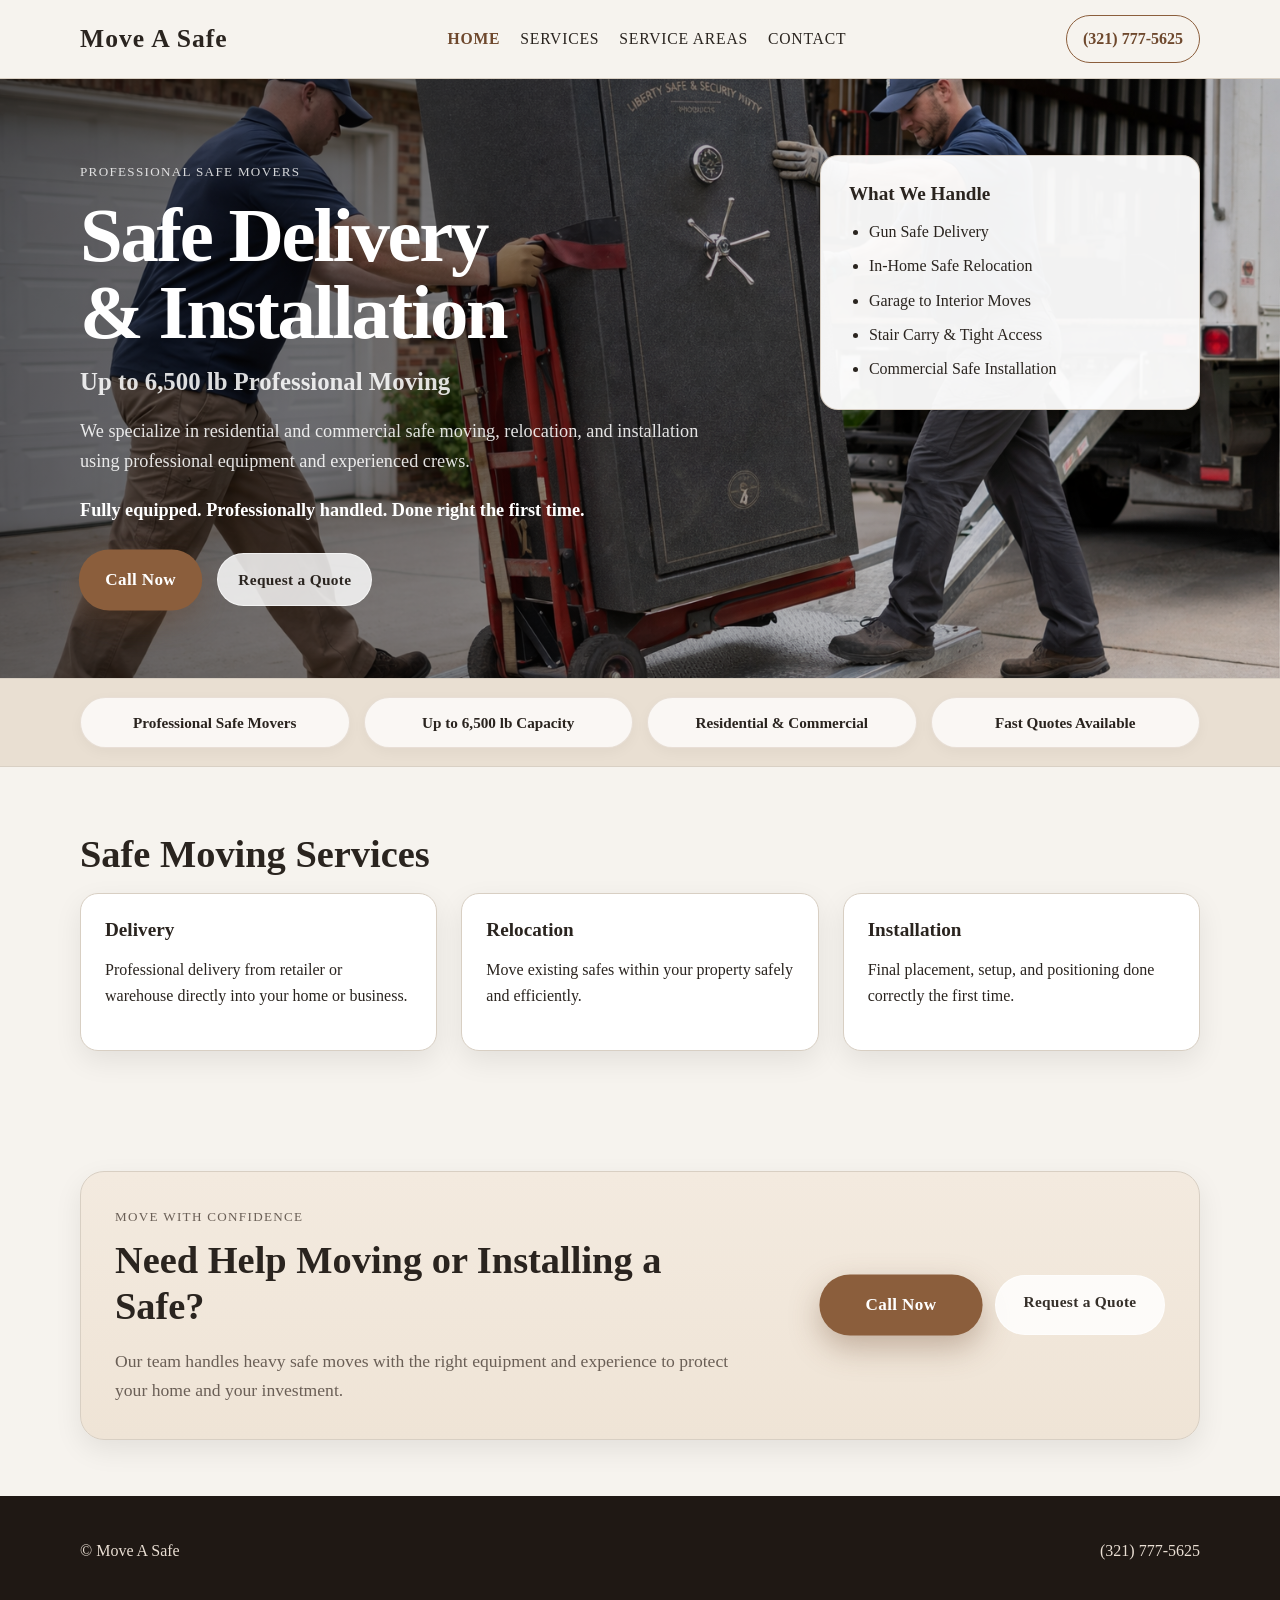
==== index.html @ c9e73021 "Update index.html" ====
<!DOCTYPE html>
<html lang="en">
<head>
  <meta charset="UTF-8" />
  <meta name="viewport" content="width=device-width, initial-scale=1.0" />

  <title>Safe Moving & Delivery | Move A Safe</title>
  <meta name="description" content="Professional safe delivery, relocation, and installation. Residential and commercial safe moving up to 6,500 lbs. Call now for fast service." />

  <!-- Google tag (gtag.js) -->
  <script async src="https://www.googletagmanager.com/gtag/js?id=G-68W2QB0THF"></script>
  <script>
    window.dataLayer = window.dataLayer || [];
    function gtag(){dataLayer.push(arguments);}
    gtag('js', new Date());
    gtag('config', 'G-68W2QB0THF');
  </script>

  <!-- SEO Canonical Control -->
  <script src="js/seo-canonical.js"></script>

  <!-- Styles -->
  <link rel="stylesheet" href="css/style.css" />
</head>
<body>

<header class="site-header">
  <div class="container topbar">
    <div class="logo">Move A Safe</div>

    <nav class="main-nav">
      <a href="#" class="active">Home</a>
      <a href="#">Services</a>
      <a href="#">Service Areas</a>
      <a href="#">Contact</a>
    </nav>

    <a href="tel:3217775625" class="header-phone">(321) 777-5625</a>
  </div>
</header>

<!-- HERO -->
<section class="hero">
  <div class="container hero-grid">

    <div class="hero-copy">
      <p class="eyebrow">Professional Safe Movers</p>

      <h1>
        Safe Delivery &amp; Installation
        <span>Up to 6,500 lb Professional Moving</span>
      </h1>

      <p class="subhead">
        We specialize in residential and commercial safe moving, relocation, and installation using professional equipment and experienced crews.
      </p>

      <p class="subhead strong">
        Fully equipped. Professionally handled. Done right the first time.
      </p>

      <div class="cta-row">
        <a class="btn btn-primary" href="tel:3217775625">Call Now</a>
        <a class="btn btn-secondary" href="#">Request a Quote</a>
      </div>
    </div>

    <div class="hero-card">
      <h3>What We Handle</h3>
      <ul>
        <li>Gun Safe Delivery</li>
        <li>In-Home Safe Relocation</li>
        <li>Garage to Interior Moves</li>
        <li>Stair Carry & Tight Access</li>
        <li>Commercial Safe Installation</li>
      </ul>
    </div>

  </div>
</section>

<!-- TRUST BAR -->
<section class="trust-bar">
  <div class="container trust-bar-grid">
    <div class="trust-pill">Professional Safe Movers</div>
    <div class="trust-pill">Up to 6,500 lb Capacity</div>
    <div class="trust-pill">Residential & Commercial</div>
    <div class="trust-pill">Fast Quotes Available</div>
  </div>
</section>

<!-- SERVICES -->
<section class="section">
  <div class="container">
    <h2>Safe Moving Services</h2>

    <div class="three-col">
      <div class="card">
        <h3>Delivery</h3>
        <p>Professional delivery from retailer or warehouse directly into your home or business.</p>
      </div>

      <div class="card">
        <h3>Relocation</h3>
        <p>Move existing safes within your property safely and efficiently.</p>
      </div>

      <div class="card">
        <h3>Installation</h3>
        <p>Final placement, setup, and positioning done correctly the first time.</p>
      </div>
    </div>
  </div>
</section>

<!-- FINAL CTA -->
<section class="section final-cta-section">
  <div class="container">
    <div class="final-cta">

      <div class="final-cta-copy">
        <p class="eyebrow">Move With Confidence</p>
        <h2>Need Help Moving or Installing a Safe?</h2>
        <p class="subhead">
          Our team handles heavy safe moves with the right equipment and experience to protect your home and your investment.
        </p>
      </div>

      <div class="final-cta-actions">
        <a class="btn btn-primary" href="tel:3217775625">Call Now</a>
        <a class="btn btn-secondary" href="#">Request a Quote</a>
      </div>

    </div>
  </div>
</section>

<footer class="site-footer">
  <div class="container footer-inner">
    <p>© Move A Safe</p>
    <p>(321) 777-5625</p>
  </div>
</footer>

</body>
</html>
---- css/style.css ----
:root{
  --bg:#f6f3ee;
  --surface:#ffffff;
  --surface-alt:#efe6da;
  --text:#2a241f;
  --muted:#6a5f56;
  --line:#d8cfc3;
  --accent:#8b5e3c;
  --accent-dark:#6e482d;
  --max:1120px;
  --radius:18px;
  --shadow:0 10px 28px rgba(0,0,0,.08);
}

*{
  box-sizing:border-box;
}

html{
  scroll-behavior:smooth;
}

body{
  margin:0;
  font-family:Georgia, "Times New Roman", serif;
  color:var(--text);
  background:var(--bg);
  line-height:1.65;
}

a{
  color:var(--accent-dark);
  text-decoration:none;
}

a:hover{
  text-decoration:underline;
}

img{
  max-width:100%;
  display:block;
}

.container{
  width:min(100% - 32px, var(--max));
  margin:0 auto;
}

.narrow{
  max-width:820px;
}

/* ===== HEADER ===== */

.site-header{
  position:sticky;
  top:0;
  z-index:50;
  background:rgba(246,243,238,.96);
  backdrop-filter:blur(8px);
  border-bottom:1px solid var(--line);
}

.topbar{
  min-height:78px;
  display:grid;
  grid-template-columns:auto 1fr auto;
  gap:24px;
  align-items:center;
}

.logo{
  font-size:1.6rem;
  font-weight:700;
  letter-spacing:.04em;
  color:var(--text);
}

.main-nav{
  display:flex;
  justify-content:center;
  gap:20px;
  flex-wrap:wrap;
}

.main-nav a{
  font-size:.98rem;
  text-transform:uppercase;
  letter-spacing:.05em;
  color:var(--text);
}

.main-nav a.active{
  color:var(--accent-dark);
  font-weight:700;
}

.header-phone{
  display:inline-block;
  padding:10px 16px;
  border:1px solid var(--accent);
  border-radius:999px;
  font-weight:700;
  transition:all .2s ease;
}

.header-phone:hover{
  background:#f3ece3;
  text-decoration:none;
}

/* ===== TYPOGRAPHY ===== */

h1,h2,h3{
  margin-top:0;
  line-height:1.2;
}

h1{
  font-size:clamp(2.4rem, 5vw, 4.4rem);
  margin-bottom:18px;
}

h2{
  font-size:clamp(1.65rem, 3vw, 2.4rem);
  margin-bottom:16px;
}

h3{
  font-size:1.2rem;
  margin-bottom:12px;
}

.eyebrow{
  margin:0 0 10px;
  text-transform:uppercase;
  letter-spacing:.1em;
  font-size:.82rem;
  color:var(--muted);
}

.subhead{
  font-size:1.1rem;
  color:var(--muted);
  margin-bottom:14px;
}

.subhead.strong{
  color:var(--text);
  font-weight:700;
}

/* ===== HERO ===== */

.hero{
  position:relative;
  overflow:hidden;
  padding:76px 0 68px;
  background:
    linear-gradient(
      90deg,
      rgba(0,0,0,.58) 0%,
      rgba(0,0,0,.48) 35%,
      rgba(0,0,0,.22) 65%,
      rgba(0,0,0,.08) 100%
    ),
    url('../images/safe-moving.jpg') center/cover no-repeat;
}

.hero-grid{
  display:grid;
  grid-template-columns:1.3fr .7fr;
  gap:34px;
  align-items:start;
}

.hero-copy{
  min-width:0;
  max-width:700px;
  color:#fff;
  padding-top:6px;
}

.hero .eyebrow{
  margin:0 0 14px;
  color:rgba(255,255,255,.82);
}

.hero h1{
  font-size:clamp(3rem, 6vw, 5rem);
  line-height:1.01;
  font-weight:700;
  letter-spacing:-.03em;
  margin:0 0 16px;
  color:#fff;
  max-width:760px;
  text-wrap:balance;
}

.hero h1 span{
  display:block;
  font-size:clamp(1.12rem, 2vw, 1.55rem);
  line-height:1.28;
  font-weight:600;
  letter-spacing:0;
  color:rgba(255,255,255,.86);
  margin-top:14px;
}

.hero .subhead{
  font-size:1.14rem;
  line-height:1.68;
  color:rgba(255,255,255,.87);
  max-width:620px;
  margin-bottom:16px;
}

.hero .subhead.strong{
  color:#fff;
  font-weight:700;
  margin-bottom:0;
}

/* ===== CARDS ===== */

.hero-card,
.card,
.contact-box,
.callout,
.final-cta{
  background:var(--surface);
  border:1px solid var(--line);
  border-radius:var(--radius);
  box-shadow:var(--shadow);
}

.hero-card{
  padding:28px 28px 26px;
  background:rgba(255,255,255,.95);
  border:1px solid rgba(216,207,195,.95);
}

.hero-card h2,
.hero-card h3{
  margin-bottom:14px;
  line-height:1.08;
}

.hero-card ul,
.checklist{
  margin:0;
  padding-left:20px;
}

.hero-card li{
  margin:0 0 8px;
}

.hero-card li:last-child{
  margin-bottom:0;
}

.card{
  padding:24px;
}

.callout{
  padding:20px 22px;
  margin-bottom:28px;
}

.contact-box{
  padding:24px;
}

.contact-box.large{
  min-height:220px;
}

/* ===== CTA ===== */

.cta-row,
.center-cta{
  margin-top:24px;
}

.cta-row{
  display:flex;
  flex-wrap:wrap;
  gap:16px;
  align-items:center;
}

.center-cta{
  text-align:center;
}

.btn{
  display:inline-block;
  padding:14px 22px;
  border-radius:999px;
  font-weight:700;
  letter-spacing:.02em;
  transition:all .2s ease;
}

.btn-primary{
  background:var(--accent);
  color:#fff;
  padding:16px 26px;
  font-size:1.05rem;
  box-shadow:0 12px 30px rgba(110,72,45,.35);
  transform:scale(1.02);
}

.btn-primary:hover{
  background:var(--accent-dark);
  text-decoration:none;
  transform:scale(1.04);
}

.btn-secondary{
  background:rgba(255,255,255,.88);
  border:1px solid rgba(255,255,255,.92);
  color:var(--text);
  padding:13px 20px;
  font-size:.96rem;
  opacity:.94;
}

.btn-secondary:hover{
  text-decoration:none;
  background:#fff;
  transform:translateY(-1px);
  opacity:1;
}

/* ===== TRUST BAR ===== */

.trust-bar{
  background:#e9dfd2;
  border-top:1px solid rgba(216,207,195,.9);
  border-bottom:1px solid rgba(216,207,195,.9);
  padding:18px 0;
}

.trust-bar-grid{
  display:grid;
  grid-template-columns:repeat(4,1fr);
  gap:14px;
}

.trust-pill{
  background:rgba(255,255,255,.75);
  border:1px solid rgba(139,94,60,.16);
  border-radius:999px;
  padding:12px 16px;
  text-align:center;
  font-weight:700;
  font-size:.95rem;
  color:var(--text);
  box-shadow:0 4px 14px rgba(0,0,0,.04);
}

/* ===== SECTIONS ===== */

.section{
  padding:64px 0;
}

.alt{
  background:#eee6db;
}

.page-hero{
  padding:52px 0 26px;
  background:linear-gradient(180deg, #efe7db 0%, #f6f3ee 100%);
  border-bottom:1px solid var(--line);
}

.two-col{
  display:grid;
  grid-template-columns:1fr 1fr;
  gap:24px;
}

.three-col{
  display:grid;
  grid-template-columns:repeat(3,1fr);
  gap:24px;
}

.second-row{
  margin-top:24px;
}

.contact-grid{
  display:grid;
  grid-template-columns:repeat(3,1fr);
  gap:24px;
}

.service-area p,
.narrow p{
  margin:0 0 16px;
}

/* ===== FINAL CTA ===== */

.final-cta-section{
  padding-top:56px;
  padding-bottom:56px;
}

.final-cta{
  display:grid;
  grid-template-columns:1.2fr .8fr;
  gap:28px;
  align-items:center;
  background:linear-gradient(180deg, #f3eadf 0%, #efe4d6 100%);
  border-radius:24px;
  padding:34px;
}

.final-cta-copy h2{
  margin-bottom:12px;
}

.final-cta-copy .eyebrow{
  margin-bottom:10px;
}

.final-cta-copy .subhead{
  margin-bottom:0;
  color:var(--muted);
}

.final-cta-actions{
  display:flex;
  flex-wrap:wrap;
  justify-content:flex-end;
  gap:14px;
}

.final-cta-actions .btn-primary{
  min-width:160px;
  text-align:center;
}

.final-cta-actions .btn-secondary{
  min-width:170px;
  text-align:center;
}

/* ===== STRIPS / FOOTER ===== */

.contact-strip{
  background:#2d241f;
  color:#f7efe7;
}

.contact-strip a{
  color:#fff;
}

.footer-inner{
  display:flex;
  justify-content:space-between;
  gap:20px;
  align-items:center;
  padding:26px 0;
}

.site-footer{
  background:#1f1814;
  color:#eadfd4;
}

.site-footer a{
  color:#fff;
}

.top-gap{
  margin-top:28px;
}

/* ===== RESPONSIVE ===== */

@media (max-width: 980px){
  .topbar,
  .hero-grid,
  .two-col,
  .three-col,
  .contact-grid{
    grid-template-columns:1fr;
  }

  .topbar{
    padding:14px 0;
  }

  .main-nav{
    justify-content:flex-start;
  }

  .header-phone{
    width:max-content;
  }

  .hero{
    padding:58px 0 50px;
    background:
      linear-gradient(
        180deg,
        rgba(0,0,0,.62) 0%,
        rgba(0,0,0,.52) 40%,
        rgba(0,0,0,.28) 100%
      ),
      url('../images/safe-moving.jpg') center/cover no-repeat;
  }

  .hero-copy{
    max-width:none;
    padding-top:0;
  }

  .hero h1{
    font-size:clamp(2.5rem, 8vw, 3.7rem);
  }

  .hero h1 span{
    font-size:1.06rem;
    margin-top:12px;
  }

  .hero .subhead{
    font-size:1.05rem;
  }

  .hero-card{
    padding:24px;
  }

  .trust-bar-grid{
    grid-template-columns:repeat(2,1fr);
  }

  .final-cta{
    grid-template-columns:1fr;
    padding:28px;
  }

  .final-cta-actions{
    justify-content:flex-start;
  }

  .cta-row{
    gap:12px;
  }

  .btn-primary{
    padding:15px 22px;
    font-size:1rem;
    transform:none;
  }

  .btn-primary:hover{
    transform:none;
  }

  .btn-secondary{
    padding:12px 18px;
    font-size:.94rem;
  }

  .footer-inner{
    flex-direction:column;
    align-items:flex-start;
  }
}

@media (max-width: 640px){
  .container{
    width:min(100% - 22px, var(--max));
  }

  .topbar{
    gap:14px;
  }

  .logo{
    font-size:1.35rem;
  }

  .main-nav{
    gap:12px;
  }

  .main-nav a{
    font-size:.88rem;
  }

  .hero{
    padding:48px 0 42px;
  }

  .hero-card{
    padding:20px;
  }

  .cta-row{
    flex-direction:column;
    align-items:stretch;
  }

  .cta-row .btn{
    width:100%;
    text-align:center;
  }

  .trust-bar{
    padding:14px 0;
  }

  .trust-bar-grid{
    grid-template-columns:1fr;
    gap:10px;
  }

  .trust-pill{
    font-size:.92rem;
    padding:11px 14px;
  }

  .final-cta{
    padding:22px;
    border-radius:20px;
  }

  .final-cta-actions{
    flex-direction:column;
    align-items:stretch;
  }

  .final-cta-actions .btn{
    width:100%;
  }

  .section{
    padding:52px 0;
  }

  .card,
  .contact-box,
  .callout{
    padding:20px;
  }
}
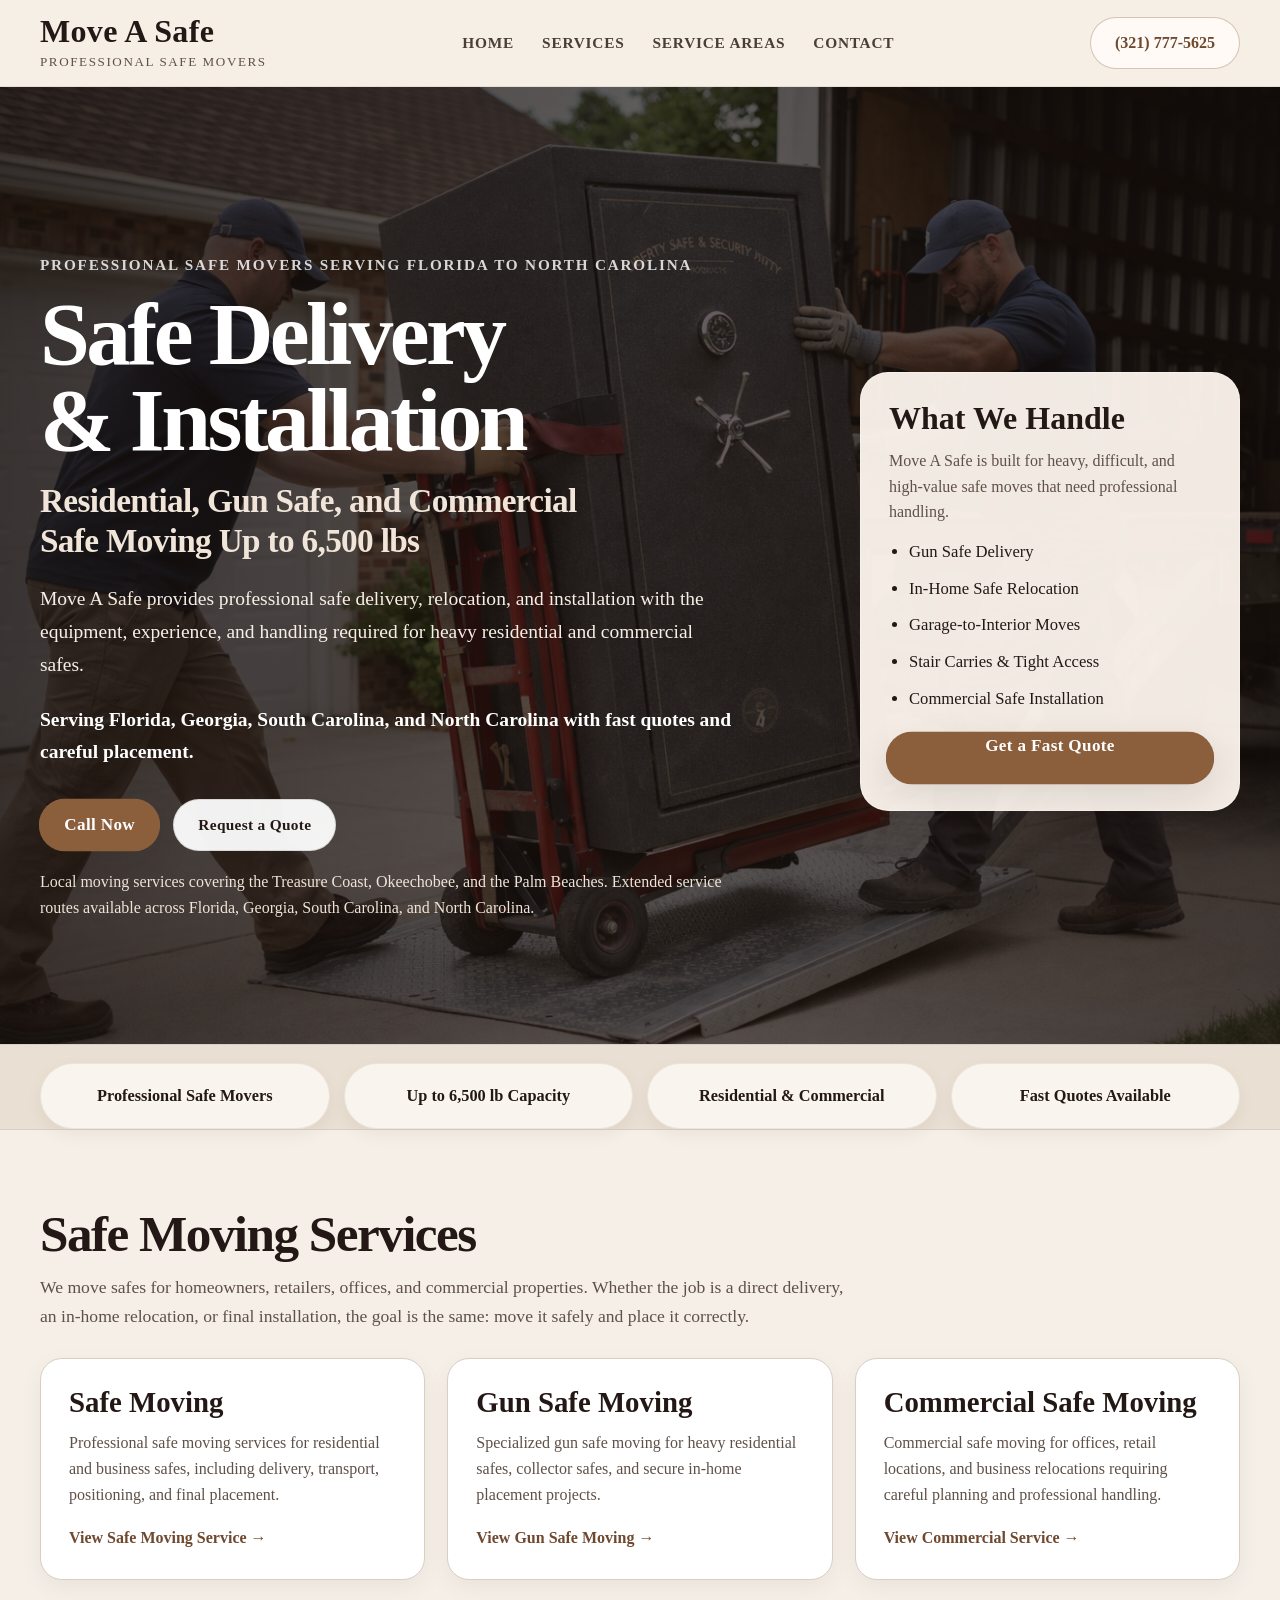
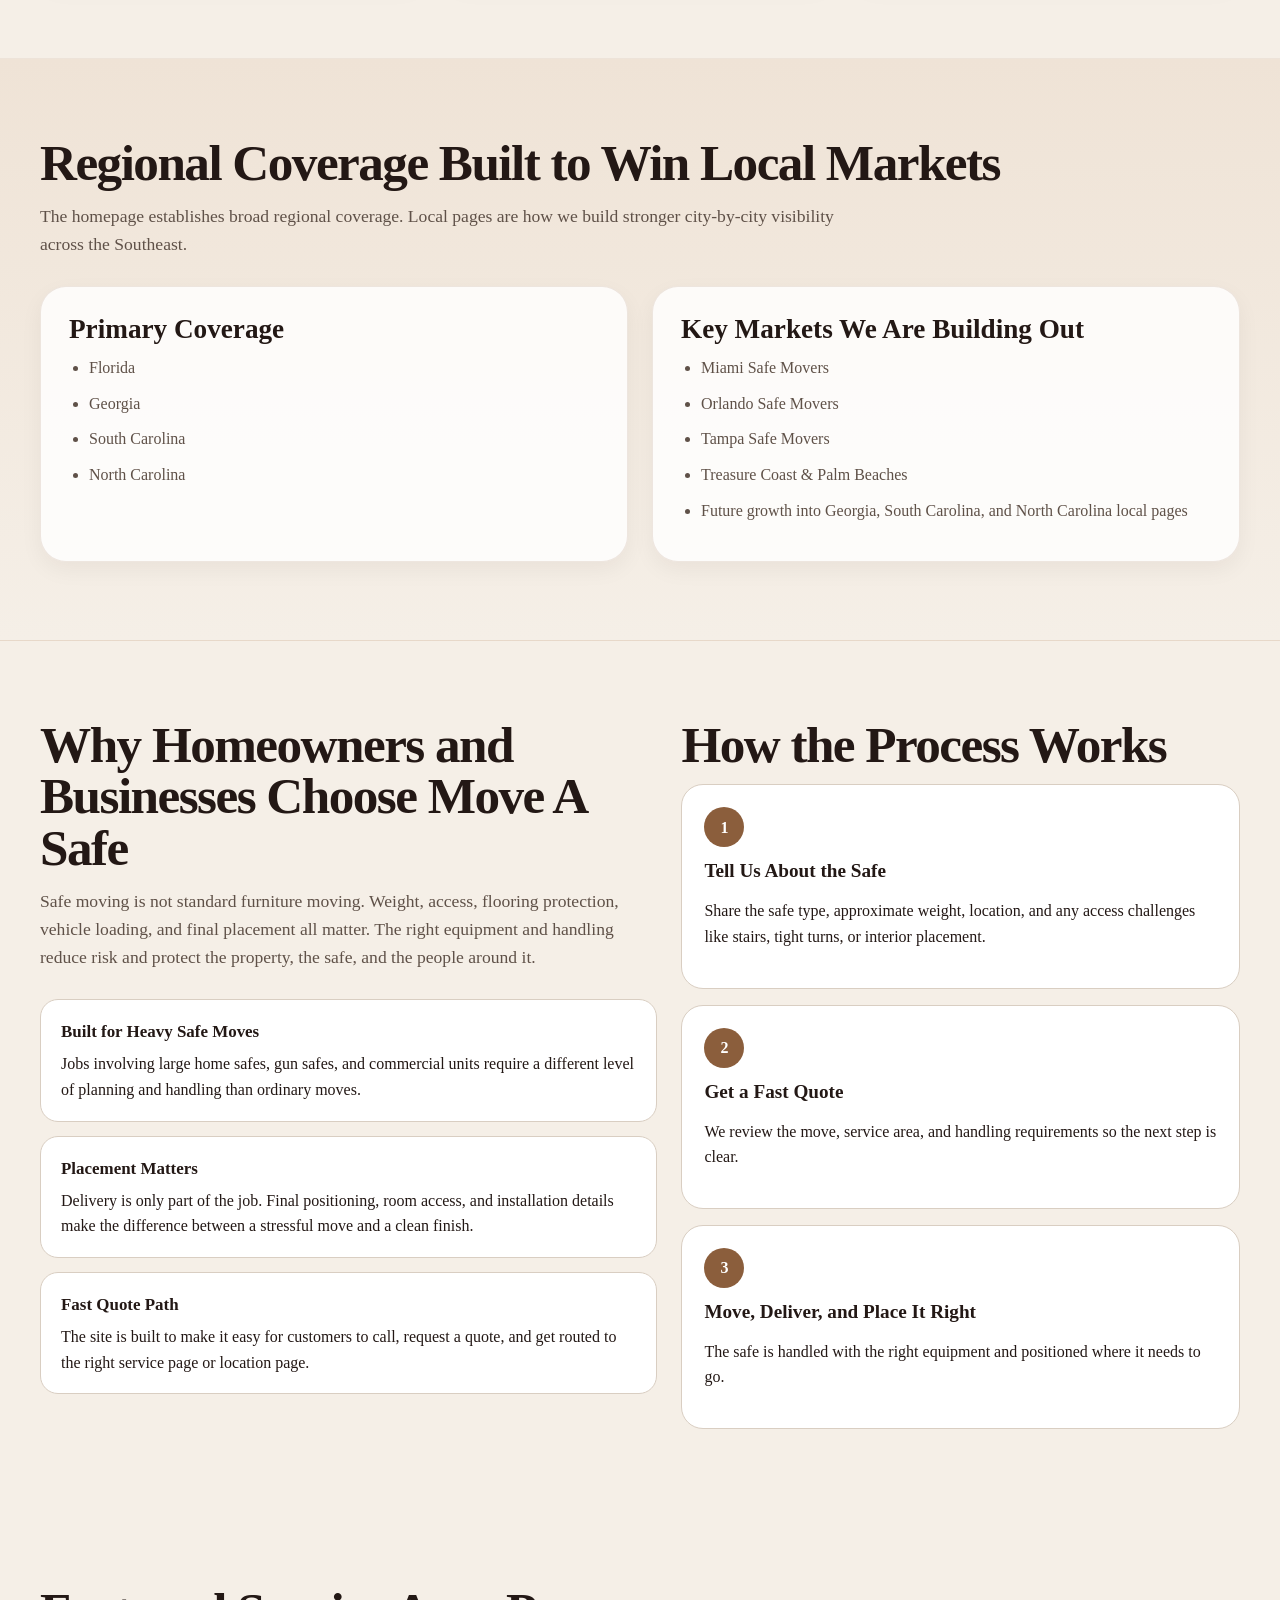
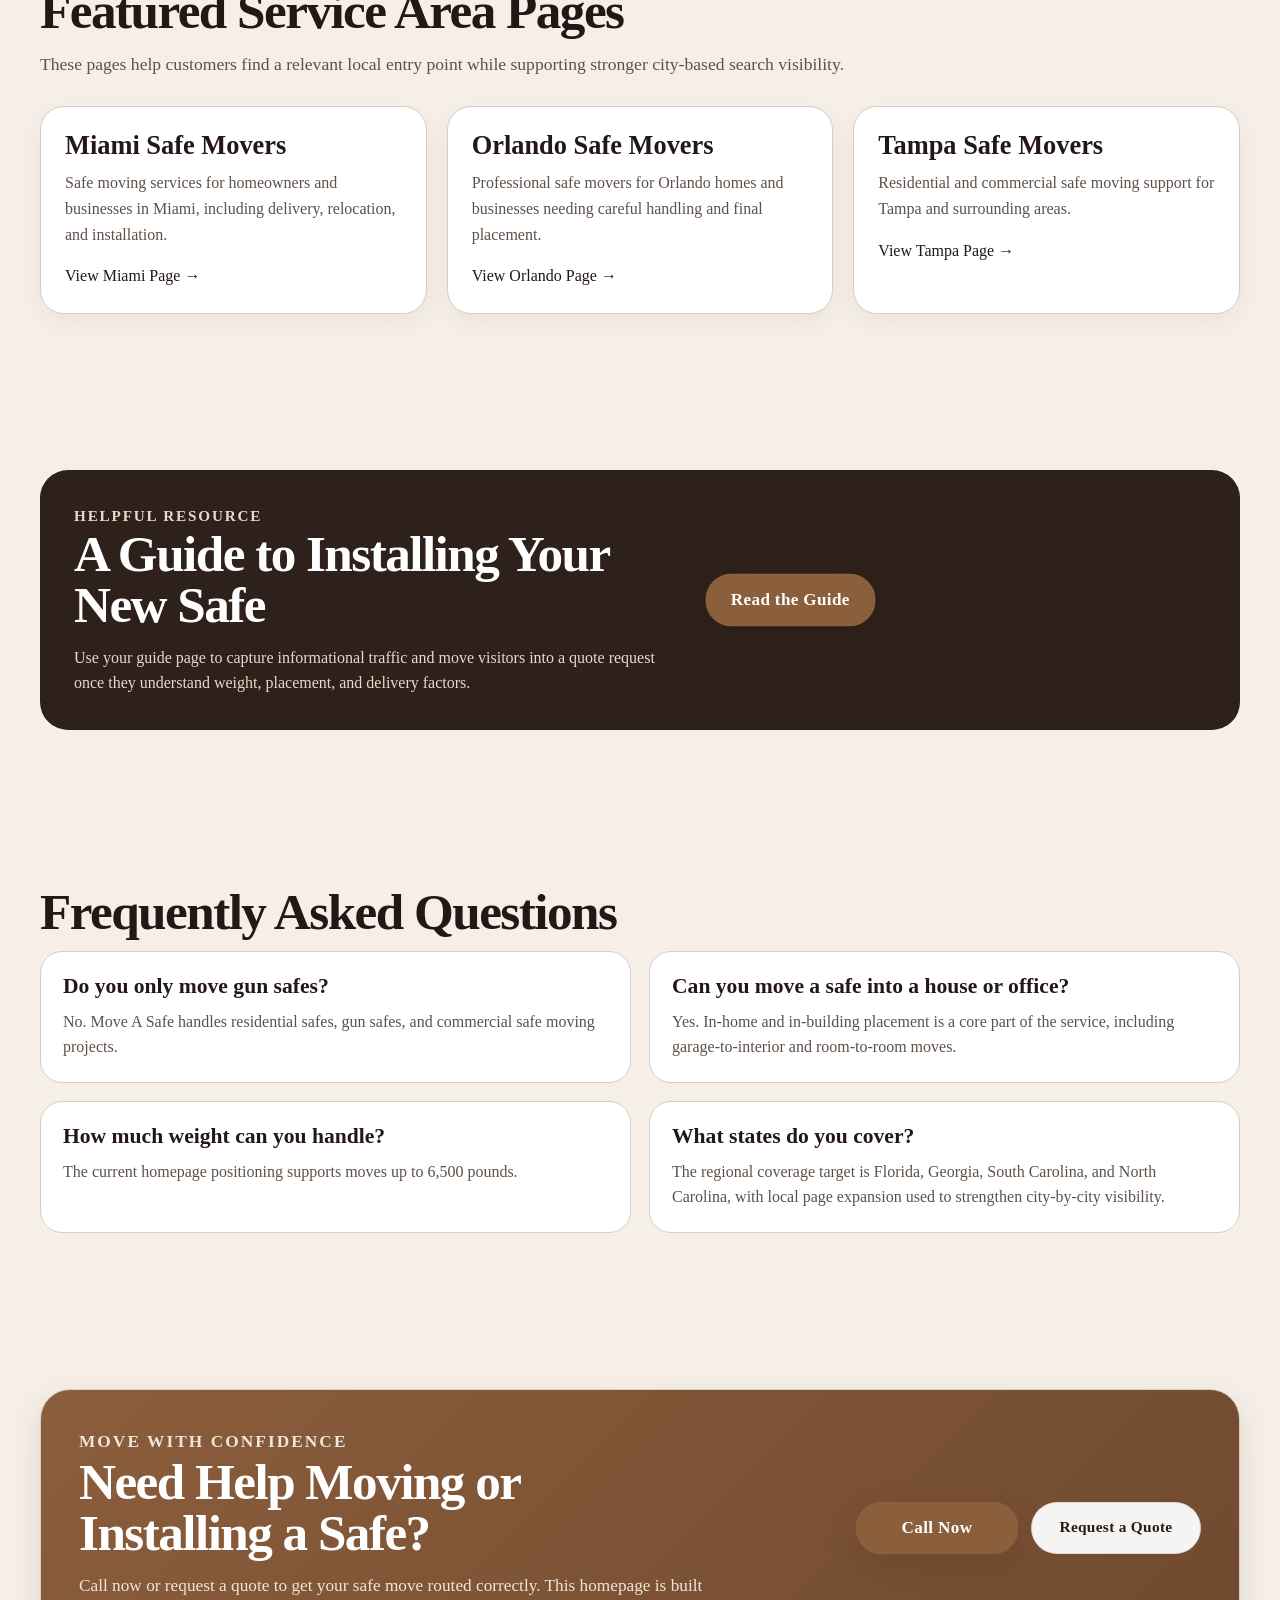
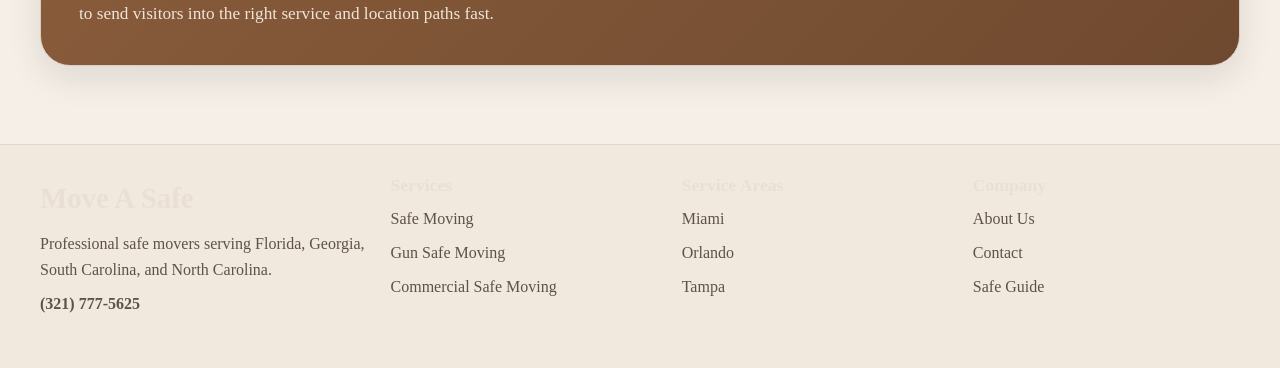
==== commit d0dc99e1: "Update index.html" ====
--- a/index.html
+++ b/index.html
@@ -4,8 +4,8 @@
   <meta charset="UTF-8" />
   <meta name="viewport" content="width=device-width, initial-scale=1.0" />
 
-  <title>Safe Moving & Delivery | Move A Safe</title>
-  <meta name="description" content="Professional safe delivery, relocation, and installation. Residential and commercial safe moving up to 6,500 lbs. Call now for fast service." />
+  <title>Professional Safe Movers Serving Florida to North Carolina | Move A Safe</title>
+  <meta name="description" content="Move A Safe provides professional safe delivery, relocation, and installation across Florida, Georgia, South Carolina, and North Carolina. Residential, gun safe, and commercial safe moving up to 6,500 lbs." />
 
   <!-- Google tag (gtag.js) -->
   <script async src="https://www.googletagmanager.com/gtag/js?id=G-68W2QB0THF"></script>
@@ -19,128 +19,936 @@
   <!-- SEO Canonical Control -->
   <script src="js/seo-canonical.js"></script>
 
-  <!-- Styles -->
+  <!-- Global Styles -->
   <link rel="stylesheet" href="css/style.css" />
+
+  <!-- Homepage Enhancements -->
+  <style>
+    :root{
+      --bg:#f5efe7;
+      --surface:#ffffff;
+      --surface-soft:#f8f3ed;
+      --text:#231815;
+      --muted:#5f5148;
+      --line:#d9cec2;
+      --primary:#8b5e3c;
+      --primary-dark:#6f492f;
+      --accent:#ede3d8;
+      --max:1200px;
+      --radius:22px;
+      --shadow:0 12px 34px rgba(35,24,21,0.10);
+    }
+
+    *{box-sizing:border-box}
+    html{scroll-behavior:smooth}
+    body{
+      margin:0;
+      font-family: Georgia, "Times New Roman", serif;
+      color:var(--text);
+      background:var(--bg);
+      line-height:1.6;
+    }
+
+    img{max-width:100%;display:block}
+    a{text-decoration:none;color:inherit}
+
+    .container{
+      width:min(100% - 32px, var(--max));
+      margin:0 auto;
+    }
+
+    .site-header{
+      position:sticky;
+      top:0;
+      z-index:50;
+      background:rgba(245,239,231,0.96);
+      backdrop-filter:blur(8px);
+      border-bottom:1px solid rgba(139,94,60,0.12);
+    }
+
+    .topbar{
+      min-height:86px;
+      display:flex;
+      align-items:center;
+      justify-content:space-between;
+      gap:20px;
+    }
+
+    .brand{
+      display:flex;
+      flex-direction:column;
+      gap:4px;
+    }
+
+    .brand-name{
+      font-size:2rem;
+      font-weight:700;
+      line-height:1;
+      letter-spacing:.01em;
+    }
+
+    .brand-tag{
+      font-size:.82rem;
+      color:var(--muted);
+      text-transform:uppercase;
+      letter-spacing:.12em;
+    }
+
+    .main-nav{
+      display:flex;
+      align-items:center;
+      gap:28px;
+      flex-wrap:wrap;
+    }
+
+    .main-nav a{
+      font-size:.96rem;
+      font-weight:700;
+      letter-spacing:.05em;
+      text-transform:uppercase;
+      color:#4b3e36;
+    }
+
+    .main-nav a:hover{
+      color:var(--primary);
+    }
+
+    .header-actions{
+      display:flex;
+      align-items:center;
+      gap:12px;
+    }
+
+    .phone-pill,
+    .btn{
+      display:inline-flex;
+      align-items:center;
+      justify-content:center;
+      min-height:52px;
+      padding:0 24px;
+      border-radius:999px;
+      font-weight:700;
+      transition:.2s ease;
+      border:1px solid transparent;
+      cursor:pointer;
+    }
+
+    .phone-pill{
+      color:var(--primary-dark);
+      border-color:rgba(139,94,60,0.35);
+      background:#fffaf5;
+      white-space:nowrap;
+    }
+
+    .btn-primary{
+      background:var(--primary);
+      color:#fff;
+      box-shadow:var(--shadow);
+    }
+
+    .btn-primary:hover{background:var(--primary-dark)}
+
+    .btn-secondary{
+      background:#fff;
+      color:var(--text);
+      border-color:rgba(35,24,21,0.12);
+    }
+
+    .btn-secondary:hover{border-color:rgba(139,94,60,0.35)}
+
+    .hero{
+      position:relative;
+      overflow:hidden;
+      color:#fff;
+      background:
+        linear-gradient(rgba(26,18,14,0.54), rgba(26,18,14,0.58)),
+        url("images/safe-moving.jpg") center/cover no-repeat;
+    }
+
+    .hero::after{
+      content:"";
+      position:absolute;
+      inset:0;
+      background:linear-gradient(90deg, rgba(20,14,11,0.58) 0%, rgba(20,14,11,0.25) 52%, rgba(20,14,11,0.48) 100%);
+      pointer-events:none;
+    }
+
+    .hero-inner{
+      position:relative;
+      z-index:1;
+      display:grid;
+      grid-template-columns:1.2fr .8fr;
+      gap:34px;
+      align-items:center;
+      min-height:720px;
+      padding:84px 0 72px;
+    }
+
+    .eyebrow{
+      margin:0 0 14px;
+      font-size:.95rem;
+      font-weight:700;
+      letter-spacing:.12em;
+      text-transform:uppercase;
+      color:#f0e5d8;
+    }
+
+    .hero h1{
+      margin:0;
+      font-size:clamp(3rem, 7vw, 5.6rem);
+      line-height:.96;
+      letter-spacing:-0.04em;
+      max-width:760px;
+    }
+
+    .hero h1 span{
+      display:block;
+      font-size:clamp(1.3rem, 2.6vw, 2.25rem);
+      line-height:1.2;
+      letter-spacing:-0.02em;
+      margin-top:18px;
+      color:#f0e5d8;
+    }
+
+    .hero-copy .subhead{
+      max-width:740px;
+      font-size:1.22rem;
+      margin:22px 0 0;
+      color:#f7efe6;
+    }
+
+    .hero-copy .strong{
+      font-weight:700;
+      color:#fff;
+    }
+
+    .cta-row{
+      display:flex;
+      flex-wrap:wrap;
+      gap:14px;
+      margin-top:30px;
+    }
+
+    .hero-note{
+      margin-top:18px;
+      color:#efe4d7;
+      font-size:1rem;
+      max-width:760px;
+    }
+
+    .hero-card{
+      background:rgba(255,248,241,0.94);
+      color:var(--text);
+      border-radius:28px;
+      padding:28px 28px 26px;
+      box-shadow:var(--shadow);
+      border:1px solid rgba(255,255,255,0.35);
+      justify-self:end;
+      width:min(100%, 380px);
+    }
+
+    .hero-card h3{
+      margin:0 0 12px;
+      font-size:2rem;
+      line-height:1.1;
+    }
+
+    .hero-card p{
+      margin:0 0 14px;
+      color:var(--muted);
+    }
+
+    .hero-card ul{
+      margin:0 0 20px 20px;
+      padding:0;
+    }
+
+    .hero-card li{
+      margin:10px 0;
+      font-size:1.04rem;
+    }
+
+    .hero-mini-cta{
+      display:block;
+      text-align:center;
+      width:100%;
+    }
+
+    .trust-bar{
+      padding:18px 0 0;
+      margin-top:-32px;
+      position:relative;
+      z-index:2;
+    }
+
+    .trust-grid{
+      display:grid;
+      grid-template-columns:repeat(4,1fr);
+      gap:14px;
+    }
+
+    .trust-pill{
+      background:#f9f4ee;
+      border:1px solid rgba(139,94,60,0.10);
+      border-radius:999px;
+      min-height:66px;
+      display:flex;
+      align-items:center;
+      justify-content:center;
+      text-align:center;
+      padding:12px 20px;
+      font-size:1.02rem;
+      font-weight:700;
+      box-shadow:0 6px 18px rgba(35,24,21,0.05);
+    }
+
+    .section{
+      padding:78px 0;
+    }
+
+    .section h2{
+      margin:0 0 14px;
+      font-size:clamp(2.2rem, 4vw, 3.5rem);
+      line-height:1;
+      letter-spacing:-0.03em;
+    }
+
+    .section-intro{
+      margin:0 0 28px;
+      max-width:820px;
+      color:var(--muted);
+      font-size:1.1rem;
+    }
+
+    .card-grid{
+      display:grid;
+      grid-template-columns:repeat(3,1fr);
+      gap:22px;
+    }
+
+    .card{
+      background:var(--surface);
+      border:1px solid var(--line);
+      border-radius:var(--radius);
+      padding:28px;
+      box-shadow:0 8px 24px rgba(35,24,21,0.05);
+    }
+
+    .card h3{
+      margin:0 0 12px;
+      font-size:1.8rem;
+      line-height:1.1;
+    }
+
+    .card p{
+      margin:0 0 18px;
+      color:var(--muted);
+    }
+
+    .card a{
+      font-weight:700;
+      color:var(--primary-dark);
+    }
+
+    .coverage{
+      background:linear-gradient(180deg, #efe3d6 0%, #f5efe7 100%);
+      border-top:1px solid rgba(139,94,60,0.08);
+      border-bottom:1px solid rgba(139,94,60,0.08);
+    }
+
+    .coverage-grid{
+      display:grid;
+      grid-template-columns:1fr 1fr;
+      gap:24px;
+    }
+
+    .coverage-box{
+      background:rgba(255,255,255,0.82);
+      border:1px solid rgba(139,94,60,0.14);
+      border-radius:26px;
+      padding:28px;
+      box-shadow:0 8px 22px rgba(35,24,21,0.05);
+    }
+
+    .coverage-box h3{
+      margin:0 0 10px;
+      font-size:1.7rem;
+      line-height:1.1;
+    }
+
+    .coverage-list{
+      margin:0;
+      padding-left:20px;
+      color:var(--muted);
+    }
+
+    .coverage-list li{margin:10px 0}
+
+    .split{
+      display:grid;
+      grid-template-columns:1.05fr .95fr;
+      gap:24px;
+      align-items:start;
+    }
+
+    .feature-list{
+      display:grid;
+      gap:14px;
+      margin-top:10px;
+    }
+
+    .feature-item{
+      background:var(--surface);
+      border:1px solid var(--line);
+      border-radius:18px;
+      padding:18px 20px;
+    }
+
+    .feature-item strong{
+      display:block;
+      font-size:1.06rem;
+      margin-bottom:6px;
+    }
+
+    .steps{
+      display:grid;
+      gap:16px;
+    }
+
+    .step{
+      background:#fff;
+      border:1px solid var(--line);
+      border-radius:22px;
+      padding:22px;
+    }
+
+    .step-number{
+      display:inline-flex;
+      align-items:center;
+      justify-content:center;
+      width:40px;
+      height:40px;
+      border-radius:50%;
+      background:var(--primary);
+      color:#fff;
+      font-weight:700;
+      margin-bottom:12px;
+    }
+
+    .city-grid{
+      display:grid;
+      grid-template-columns:repeat(3,1fr);
+      gap:20px;
+    }
+
+    .city-card{
+      background:var(--surface);
+      border:1px solid var(--line);
+      border-radius:24px;
+      padding:24px;
+      box-shadow:0 8px 24px rgba(35,24,21,0.05);
+    }
+
+    .city-card h3{
+      margin:0 0 10px;
+      font-size:1.65rem;
+      line-height:1.1;
+    }
+
+    .city-card p{
+      margin:0 0 16px;
+      color:var(--muted);
+    }
+
+    .guide-callout{
+      background:#2e211b;
+      color:#fff;
+      border-radius:28px;
+      padding:34px;
+      display:grid;
+      grid-template-columns:1.1fr .9fr;
+      gap:24px;
+      align-items:center;
+    }
+
+    .guide-callout p{
+      color:#ead9c7;
+      margin:0;
+    }
+
+    .faq-grid{
+      display:grid;
+      grid-template-columns:repeat(2,1fr);
+      gap:18px;
+    }
+
+    .faq-item{
+      background:#fff;
+      border:1px solid var(--line);
+      border-radius:22px;
+      padding:22px;
+    }
+
+    .faq-item h3{
+      margin:0 0 10px;
+      font-size:1.35rem;
+      line-height:1.15;
+    }
+
+    .faq-item p{
+      margin:0;
+      color:var(--muted);
+    }
+
+    .final-cta{
+      background:linear-gradient(135deg, #8b5e3c 0%, #6f492f 100%);
+      color:#fff;
+      border-radius:30px;
+      padding:38px;
+      display:grid;
+      grid-template-columns:1.15fr .85fr;
+      gap:24px;
+      align-items:center;
+      box-shadow:var(--shadow);
+    }
+
+    .final-cta p{
+      margin:0;
+      color:#f0e5d8;
+      font-size:1.08rem;
+    }
+
+    .final-cta-actions{
+      display:flex;
+      gap:14px;
+      flex-wrap:wrap;
+      justify-content:flex-end;
+    }
+
+    .final-cta .btn-secondary{
+      background:#fff;
+    }
+
+    .site-footer{
+      padding:30px 0 44px;
+      background:#f1e9de;
+      border-top:1px solid rgba(139,94,60,0.12);
+    }
+
+    .footer-grid{
+      display:grid;
+      grid-template-columns:1.1fr .9fr .9fr .9fr;
+      gap:24px;
+    }
+
+    .footer-brand{
+      font-size:1.8rem;
+      font-weight:700;
+      margin:0 0 10px;
+    }
+
+    .footer-col h3{
+      margin:0 0 10px;
+      font-size:1.1rem;
+    }
+
+    .footer-col a,
+    .footer-col p{
+      display:block;
+      margin:8px 0;
+      color:var(--muted);
+    }
+
+    @media (max-width: 1100px){
+      .hero-inner,
+      .split,
+      .guide-callout,
+      .final-cta,
+      .coverage-grid{
+        grid-template-columns:1fr;
+      }
+
+      .hero-card{
+        justify-self:start;
+      }
+
+      .trust-grid,
+      .card-grid,
+      .city-grid,
+      .footer-grid,
+      .faq-grid{
+        grid-template-columns:repeat(2,1fr);
+      }
+
+      .final-cta-actions{
+        justify-content:flex-start;
+      }
+    }
+
+    @media (max-width: 780px){
+      .topbar{
+        flex-direction:column;
+        align-items:flex-start;
+        padding:16px 0;
+      }
+
+      .main-nav{
+        gap:16px;
+      }
+
+      .header-actions{
+        width:100%;
+      }
+
+      .phone-pill{
+        width:100%;
+      }
+
+      .hero-inner{
+        min-height:auto;
+        padding:56px 0 60px;
+      }
+
+      .hero h1{
+        font-size:clamp(2.6rem, 14vw, 4.2rem);
+      }
+
+      .trust-grid,
+      .card-grid,
+      .city-grid,
+      .footer-grid,
+      .faq-grid{
+        grid-template-columns:1fr;
+      }
+
+      .btn,
+      .hero-mini-cta{
+        width:100%;
+      }
+
+      .cta-row{
+        flex-direction:column;
+      }
+
+      .section{
+        padding:62px 0;
+      }
+
+      .final-cta{
+        padding:28px;
+      }
+
+      .guide-callout{
+        padding:28px;
+      }
+    }
+  </style>
 </head>
 <body>
 
-<header class="site-header">
-  <div class="container topbar">
-    <div class="logo">Move A Safe</div>
-
-    <nav class="main-nav">
-      <a href="#" class="active">Home</a>
-      <a href="#">Services</a>
-      <a href="#">Service Areas</a>
-      <a href="#">Contact</a>
-    </nav>
-
-    <a href="tel:3217775625" class="header-phone">(321) 777-5625</a>
-  </div>
-</header>
-
-<!-- HERO -->
-<section class="hero">
-  <div class="container hero-grid">
-
-    <div class="hero-copy">
-      <p class="eyebrow">Professional Safe Movers</p>
-
-      <h1>
-        Safe Delivery &amp; Installation
-        <span>Up to 6,500 lb Professional Moving</span>
-      </h1>
-
-      <p class="subhead">
-        We specialize in residential and commercial safe moving, relocation, and installation using professional equipment and experienced crews.
-      </p>
-
-      <p class="subhead strong">
-        Fully equipped. Professionally handled. Done right the first time.
-      </p>
-
-      <div class="cta-row">
-        <a class="btn btn-primary" href="tel:3217775625">Call Now</a>
-        <a class="btn btn-secondary" href="#">Request a Quote</a>
+  <header class="site-header">
+    <div class="container topbar">
+      <div class="brand">
+        <a href="index.html" class="brand-name">Move A Safe</a>
+        <div class="brand-tag">Professional Safe Movers</div>
+      </div>
+
+      <nav class="main-nav" aria-label="Primary">
+        <a href="index.html">Home</a>
+        <a href="services/safe-moving.html">Services</a>
+        <a href="#service-areas">Service Areas</a>
+        <a href="contact.html">Contact</a>
+      </nav>
+
+      <div class="header-actions">
+        <a href="tel:3217775625" class="phone-pill">(321) 777-5625</a>
       </div>
     </div>
-
-    <div class="hero-card">
-      <h3>What We Handle</h3>
-      <ul>
-        <li>Gun Safe Delivery</li>
-        <li>In-Home Safe Relocation</li>
-        <li>Garage to Interior Moves</li>
-        <li>Stair Carry & Tight Access</li>
-        <li>Commercial Safe Installation</li>
-      </ul>
+  </header>
+
+  <main>
+    <section class="hero">
+      <div class="container hero-inner">
+        <div class="hero-copy">
+          <p class="eyebrow">Professional Safe Movers Serving Florida to North Carolina</p>
+
+          <h1>
+            Safe Delivery &amp; Installation
+            <span>Residential, Gun Safe, and Commercial Safe Moving Up to 6,500 lbs</span>
+          </h1>
+
+          <p class="subhead">
+            Move A Safe provides professional safe delivery, relocation, and installation with the equipment, experience, and handling required for heavy residential and commercial safes.
+          </p>
+
+          <p class="subhead strong">
+            Serving Florida, Georgia, South Carolina, and North Carolina with fast quotes and careful placement.
+          </p>
+
+          <div class="cta-row">
+            <a class="btn btn-primary" href="tel:3217775625">Call Now</a>
+            <a class="btn btn-secondary" href="contact.html">Request a Quote</a>
+          </div>
+
+          <p class="hero-note">
+            Local moving services covering the Treasure Coast, Okeechobee, and the Palm Beaches. Extended service routes available across Florida, Georgia, South Carolina, and North Carolina.
+          </p>
+        </div>
+
+        <aside class="hero-card">
+          <h3>What We Handle</h3>
+          <p>Move A Safe is built for heavy, difficult, and high-value safe moves that need professional handling.</p>
+          <ul>
+            <li>Gun Safe Delivery</li>
+            <li>In-Home Safe Relocation</li>
+            <li>Garage-to-Interior Moves</li>
+            <li>Stair Carries & Tight Access</li>
+            <li>Commercial Safe Installation</li>
+          </ul>
+          <a class="btn btn-primary hero-mini-cta" href="contact.html">Get a Fast Quote</a>
+        </aside>
+      </div>
+    </section>
+
+    <section class="trust-bar" aria-label="Trust Signals">
+      <div class="container trust-grid">
+        <div class="trust-pill">Professional Safe Movers</div>
+        <div class="trust-pill">Up to 6,500 lb Capacity</div>
+        <div class="trust-pill">Residential &amp; Commercial</div>
+        <div class="trust-pill">Fast Quotes Available</div>
+      </div>
+    </section>
+
+    <section class="section">
+      <div class="container">
+        <h2>Safe Moving Services</h2>
+        <p class="section-intro">
+          We move safes for homeowners, retailers, offices, and commercial properties. Whether the job is a direct delivery, an in-home relocation, or final installation, the goal is the same: move it safely and place it correctly.
+        </p>
+
+        <div class="card-grid">
+          <article class="card">
+            <h3>Safe Moving</h3>
+            <p>Professional safe moving services for residential and business safes, including delivery, transport, positioning, and final placement.</p>
+            <a href="services/safe-moving.html">View Safe Moving Service →</a>
+          </article>
+
+          <article class="card">
+            <h3>Gun Safe Moving</h3>
+            <p>Specialized gun safe moving for heavy residential safes, collector safes, and secure in-home placement projects.</p>
+            <a href="services/gun-safe-moving.html">View Gun Safe Moving →</a>
+          </article>
+
+          <article class="card">
+            <h3>Commercial Safe Moving</h3>
+            <p>Commercial safe moving for offices, retail locations, and business relocations requiring careful planning and professional handling.</p>
+            <a href="services/commercial-safe-moving.html">View Commercial Service →</a>
+          </article>
+        </div>
+      </div>
+    </section>
+
+    <section class="section coverage" id="service-areas">
+      <div class="container">
+        <h2>Regional Coverage Built to Win Local Markets</h2>
+        <p class="section-intro">
+          The homepage establishes broad regional coverage. Local pages are how we build stronger city-by-city visibility across the Southeast.
+        </p>
+
+        <div class="coverage-grid">
+          <div class="coverage-box">
+            <h3>Primary Coverage</h3>
+            <ul class="coverage-list">
+              <li>Florida</li>
+              <li>Georgia</li>
+              <li>South Carolina</li>
+              <li>North Carolina</li>
+            </ul>
+          </div>
+
+          <div class="coverage-box">
+            <h3>Key Markets We Are Building Out</h3>
+            <ul class="coverage-list">
+              <li>Miami Safe Movers</li>
+              <li>Orlando Safe Movers</li>
+              <li>Tampa Safe Movers</li>
+              <li>Treasure Coast & Palm Beaches</li>
+              <li>Future growth into Georgia, South Carolina, and North Carolina local pages</li>
+            </ul>
+          </div>
+        </div>
+      </div>
+    </section>
+
+    <section class="section">
+      <div class="container split">
+        <div>
+          <h2>Why Homeowners and Businesses Choose Move A Safe</h2>
+          <p class="section-intro">
+            Safe moving is not standard furniture moving. Weight, access, flooring protection, vehicle loading, and final placement all matter. The right equipment and handling reduce risk and protect the property, the safe, and the people around it.
+          </p>
+
+          <div class="feature-list">
+            <div class="feature-item">
+              <strong>Built for Heavy Safe Moves</strong>
+              Jobs involving large home safes, gun safes, and commercial units require a different level of planning and handling than ordinary moves.
+            </div>
+            <div class="feature-item">
+              <strong>Placement Matters</strong>
+              Delivery is only part of the job. Final positioning, room access, and installation details make the difference between a stressful move and a clean finish.
+            </div>
+            <div class="feature-item">
+              <strong>Fast Quote Path</strong>
+              The site is built to make it easy for customers to call, request a quote, and get routed to the right service page or location page.
+            </div>
+          </div>
+        </div>
+
+        <div>
+          <h2>How the Process Works</h2>
+          <div class="steps">
+            <div class="step">
+              <div class="step-number">1</div>
+              <h3>Tell Us About the Safe</h3>
+              <p>Share the safe type, approximate weight, location, and any access challenges like stairs, tight turns, or interior placement.</p>
+            </div>
+            <div class="step">
+              <div class="step-number">2</div>
+              <h3>Get a Fast Quote</h3>
+              <p>We review the move, service area, and handling requirements so the next step is clear.</p>
+            </div>
+            <div class="step">
+              <div class="step-number">3</div>
+              <h3>Move, Deliver, and Place It Right</h3>
+              <p>The safe is handled with the right equipment and positioned where it needs to go.</p>
+            </div>
+          </div>
+        </div>
+      </div>
+    </section>
+
+    <section class="section">
+      <div class="container">
+        <h2>Featured Service Area Pages</h2>
+        <p class="section-intro">
+          These pages help customers find a relevant local entry point while supporting stronger city-based search visibility.
+        </p>
+
+        <div class="city-grid">
+          <article class="city-card">
+            <h3>Miami Safe Movers</h3>
+            <p>Safe moving services for homeowners and businesses in Miami, including delivery, relocation, and installation.</p>
+            <a href="locations/miami-safe-movers.html">View Miami Page →</a>
+          </article>
+
+          <article class="city-card">
+            <h3>Orlando Safe Movers</h3>
+            <p>Professional safe movers for Orlando homes and businesses needing careful handling and final placement.</p>
+            <a href="locations/orlando-safe-movers.html">View Orlando Page →</a>
+          </article>
+
+          <article class="city-card">
+            <h3>Tampa Safe Movers</h3>
+            <p>Residential and commercial safe moving support for Tampa and surrounding areas.</p>
+            <a href="locations/tampa-safe-movers.html">View Tampa Page →</a>
+          </article>
+        </div>
+      </div>
+    </section>
+
+    <section class="section">
+      <div class="container">
+        <div class="guide-callout">
+          <div>
+            <p class="eyebrow">Helpful Resource</p>
+            <h2>A Guide to Installing Your New Safe</h2>
+            <p>
+              Use your guide page to capture informational traffic and move visitors into a quote request once they understand weight, placement, and delivery factors.
+            </p>
+          </div>
+          <div>
+            <a class="btn btn-primary" href="move-a-safe-guide.html">Read the Guide</a>
+          </div>
+        </div>
+      </div>
+    </section>
+
+    <section class="section">
+      <div class="container">
+        <h2>Frequently Asked Questions</h2>
+        <div class="faq-grid">
+          <article class="faq-item">
+            <h3>Do you only move gun safes?</h3>
+            <p>No. Move A Safe handles residential safes, gun safes, and commercial safe moving projects.</p>
+          </article>
+
+          <article class="faq-item">
+            <h3>Can you move a safe into a house or office?</h3>
+            <p>Yes. In-home and in-building placement is a core part of the service, including garage-to-interior and room-to-room moves.</p>
+          </article>
+
+          <article class="faq-item">
+            <h3>How much weight can you handle?</h3>
+            <p>The current homepage positioning supports moves up to 6,500 pounds.</p>
+          </article>
+
+          <article class="faq-item">
+            <h3>What states do you cover?</h3>
+            <p>The regional coverage target is Florida, Georgia, South Carolina, and North Carolina, with local page expansion used to strengthen city-by-city visibility.</p>
+          </article>
+        </div>
+      </div>
+    </section>
+
+    <section class="section">
+      <div class="container">
+        <div class="final-cta">
+          <div>
+            <p class="eyebrow">Move With Confidence</p>
+            <h2>Need Help Moving or Installing a Safe?</h2>
+            <p>
+              Call now or request a quote to get your safe move routed correctly. This homepage is built to send visitors into the right service and location paths fast.
+            </p>
+          </div>
+          <div class="final-cta-actions">
+            <a class="btn btn-primary" href="tel:3217775625">Call Now</a>
+            <a class="btn btn-secondary" href="contact.html">Request a Quote</a>
+          </div>
+        </div>
+      </div>
+    </section>
+  </main>
+
+  <footer class="site-footer">
+    <div class="container footer-grid">
+      <div class="footer-col">
+        <div class="footer-brand">Move A Safe</div>
+        <p>Professional safe movers serving Florida, Georgia, South Carolina, and North Carolina.</p>
+        <p><strong>(321) 777-5625</strong></p>
+      </div>
+
+      <div class="footer-col">
+        <h3>Services</h3>
+        <a href="services/safe-moving.html">Safe Moving</a>
+        <a href="services/gun-safe-moving.html">Gun Safe Moving</a>
+        <a href="services/commercial-safe-moving.html">Commercial Safe Moving</a>
+      </div>
+
+      <div class="footer-col">
+        <h3>Service Areas</h3>
+        <a href="locations/miami-safe-movers.html">Miami</a>
+        <a href="locations/orlando-safe-movers.html">Orlando</a>
+        <a href="locations/tampa-safe-movers.html">Tampa</a>
+      </div>
+
+      <div class="footer-col">
+        <h3>Company</h3>
+        <a href="about-us.html">About Us</a>
+        <a href="contact.html">Contact</a>
+        <a href="move-a-safe-guide.html">Safe Guide</a>
+      </div>
     </div>
-
-  </div>
-</section>
-
-<!-- TRUST BAR -->
-<section class="trust-bar">
-  <div class="container trust-bar-grid">
-    <div class="trust-pill">Professional Safe Movers</div>
-    <div class="trust-pill">Up to 6,500 lb Capacity</div>
-    <div class="trust-pill">Residential & Commercial</div>
-    <div class="trust-pill">Fast Quotes Available</div>
-  </div>
-</section>
-
-<!-- SERVICES -->
-<section class="section">
-  <div class="container">
-    <h2>Safe Moving Services</h2>
-
-    <div class="three-col">
-      <div class="card">
-        <h3>Delivery</h3>
-        <p>Professional delivery from retailer or warehouse directly into your home or business.</p>
-      </div>
-
-      <div class="card">
-        <h3>Relocation</h3>
-        <p>Move existing safes within your property safely and efficiently.</p>
-      </div>
-
-      <div class="card">
-        <h3>Installation</h3>
-        <p>Final placement, setup, and positioning done correctly the first time.</p>
-      </div>
-    </div>
-  </div>
-</section>
-
-<!-- FINAL CTA -->
-<section class="section final-cta-section">
-  <div class="container">
-    <div class="final-cta">
-
-      <div class="final-cta-copy">
-        <p class="eyebrow">Move With Confidence</p>
-        <h2>Need Help Moving or Installing a Safe?</h2>
-        <p class="subhead">
-          Our team handles heavy safe moves with the right equipment and experience to protect your home and your investment.
-        </p>
-      </div>
-
-      <div class="final-cta-actions">
-        <a class="btn btn-primary" href="tel:3217775625">Call Now</a>
-        <a class="btn btn-secondary" href="#">Request a Quote</a>
-      </div>
-
-    </div>
-  </div>
-</section>
-
-<footer class="site-footer">
-  <div class="container footer-inner">
-    <p>© Move A Safe</p>
-    <p>(321) 777-5625</p>
-  </div>
-</footer>
+  </footer>
 
 </body>
 </html>
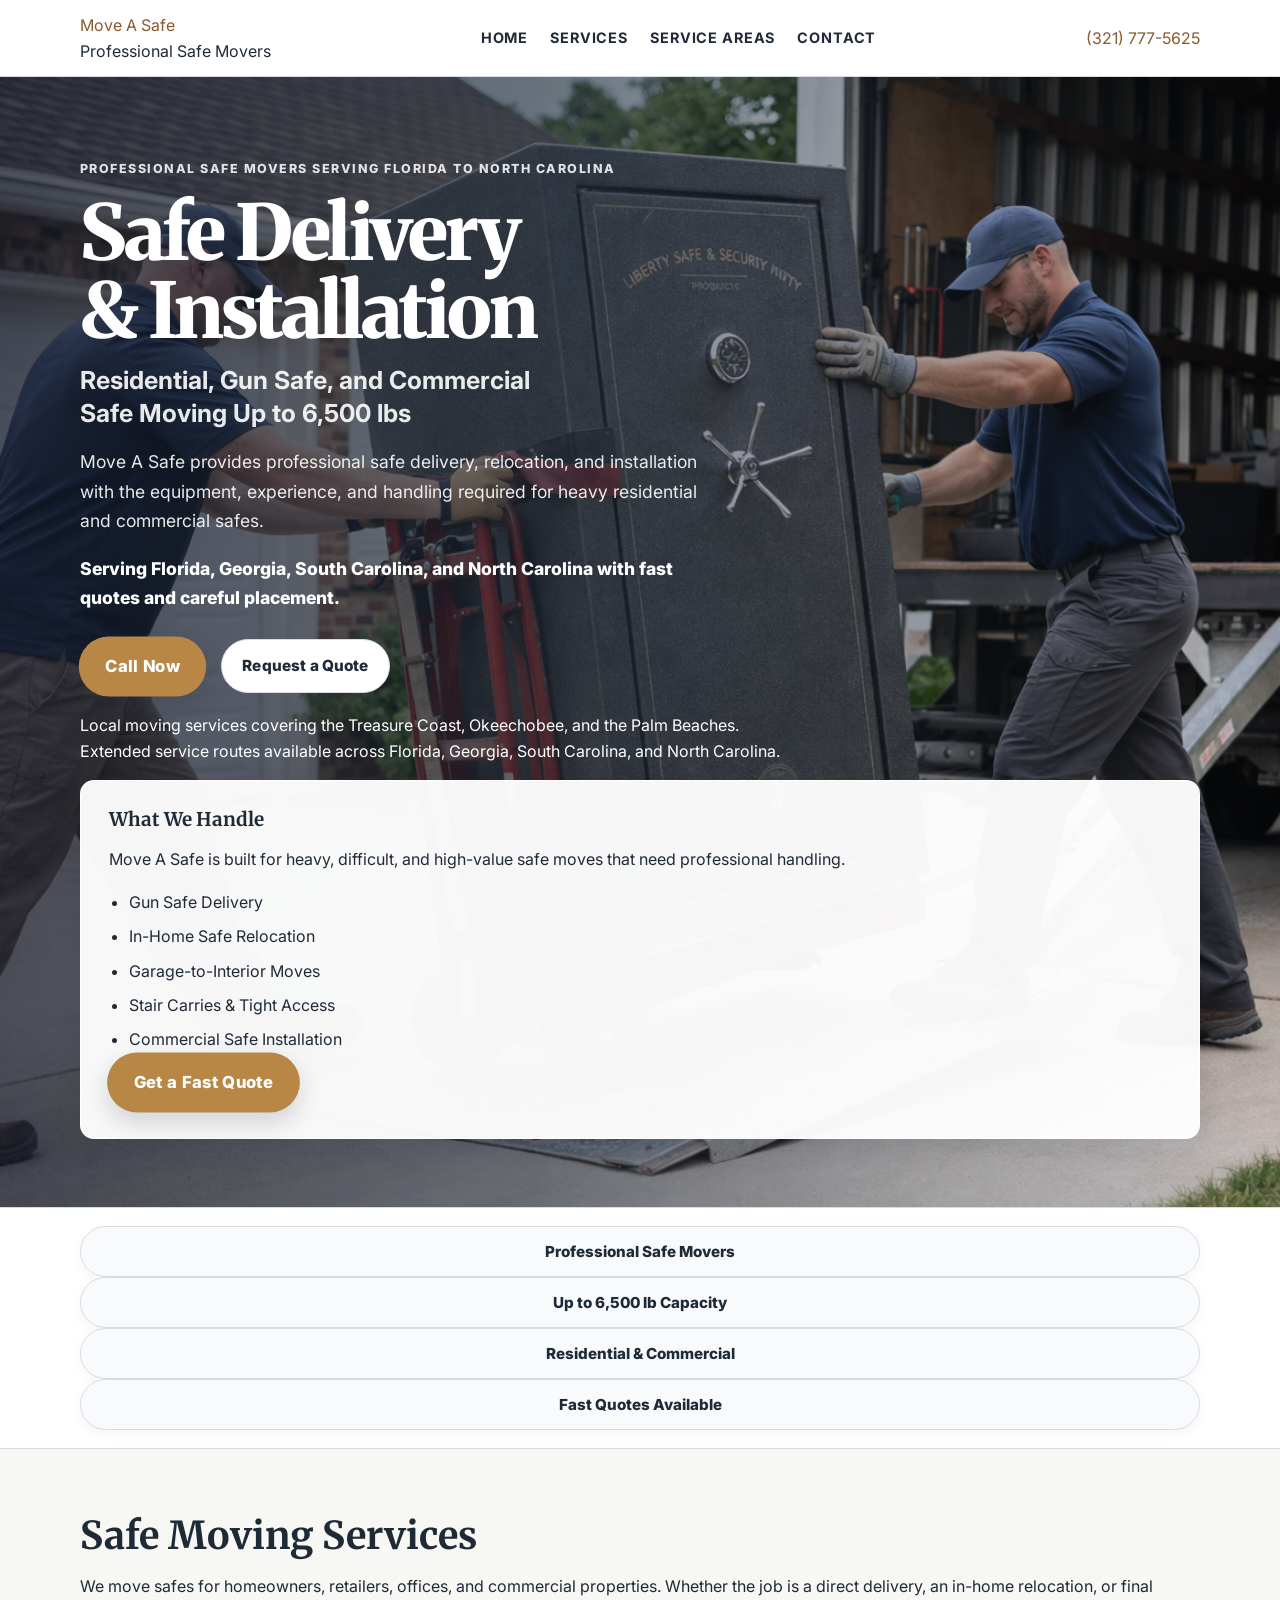
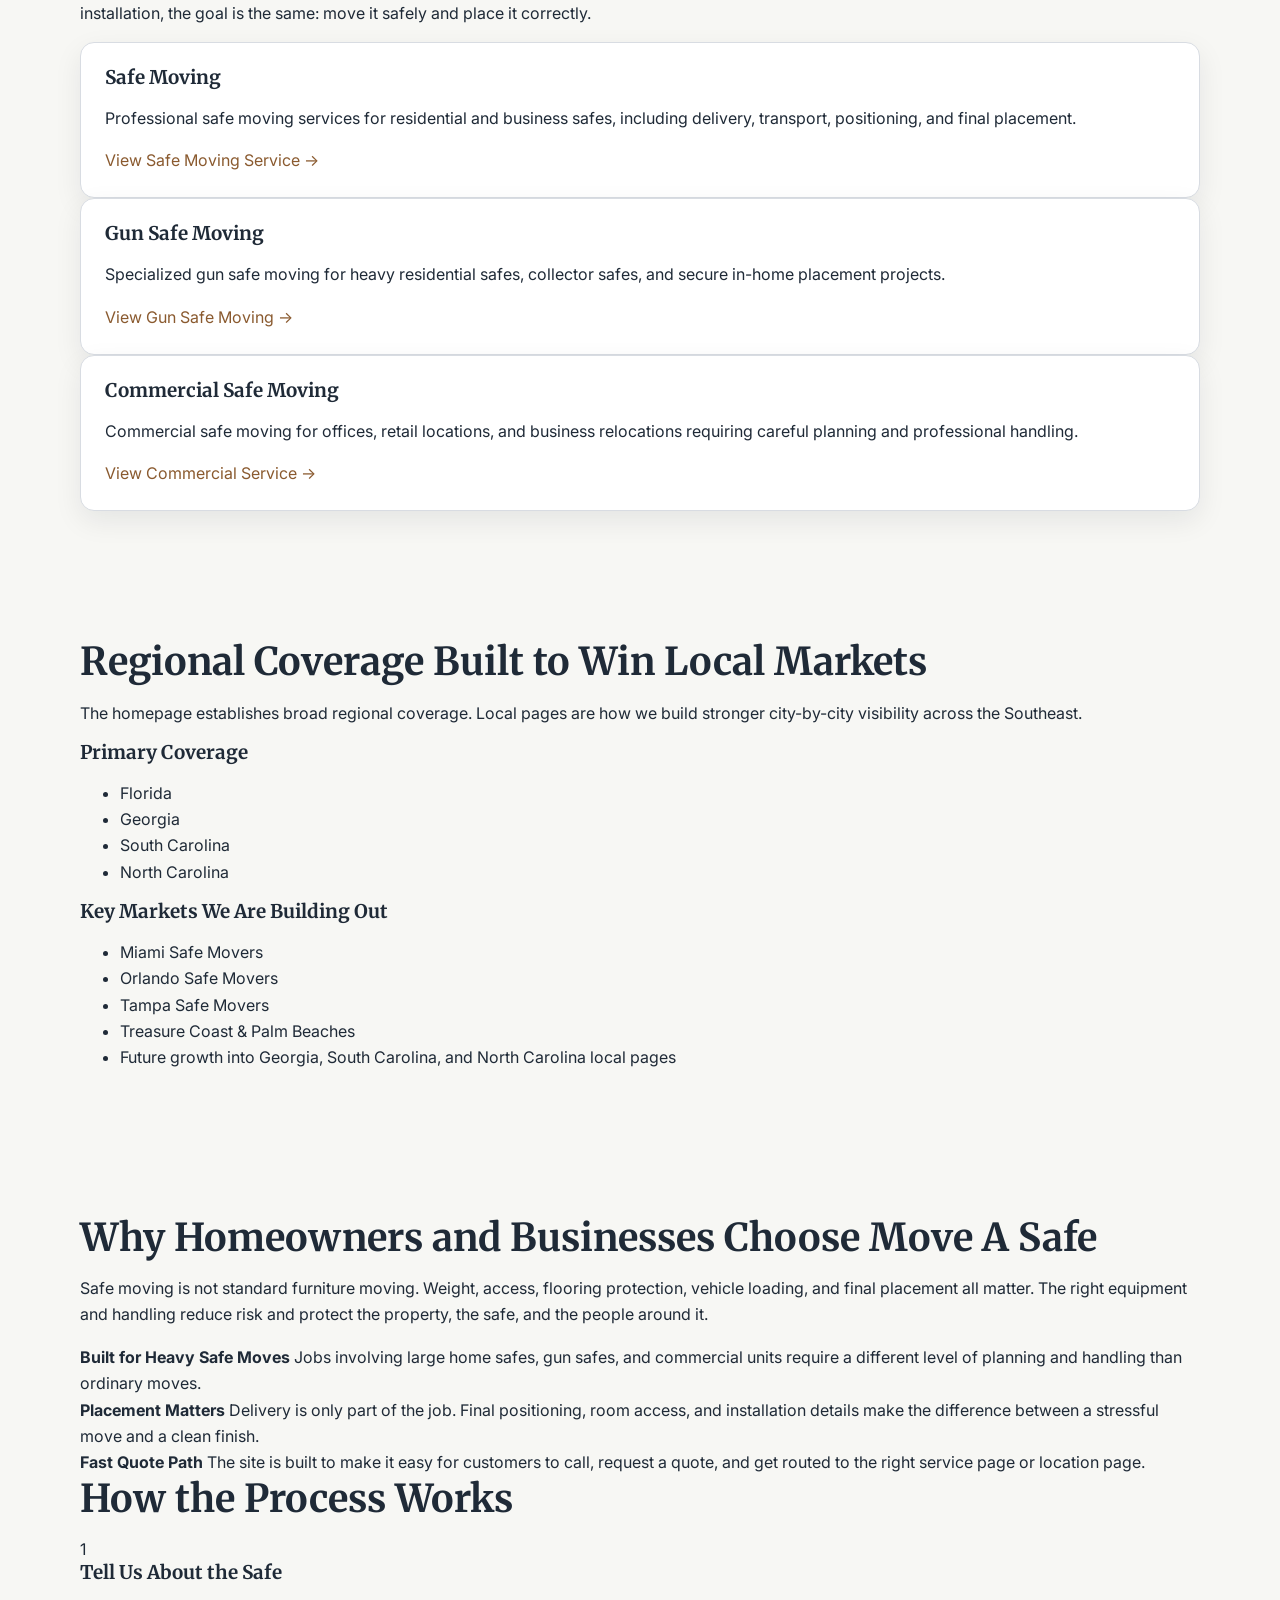
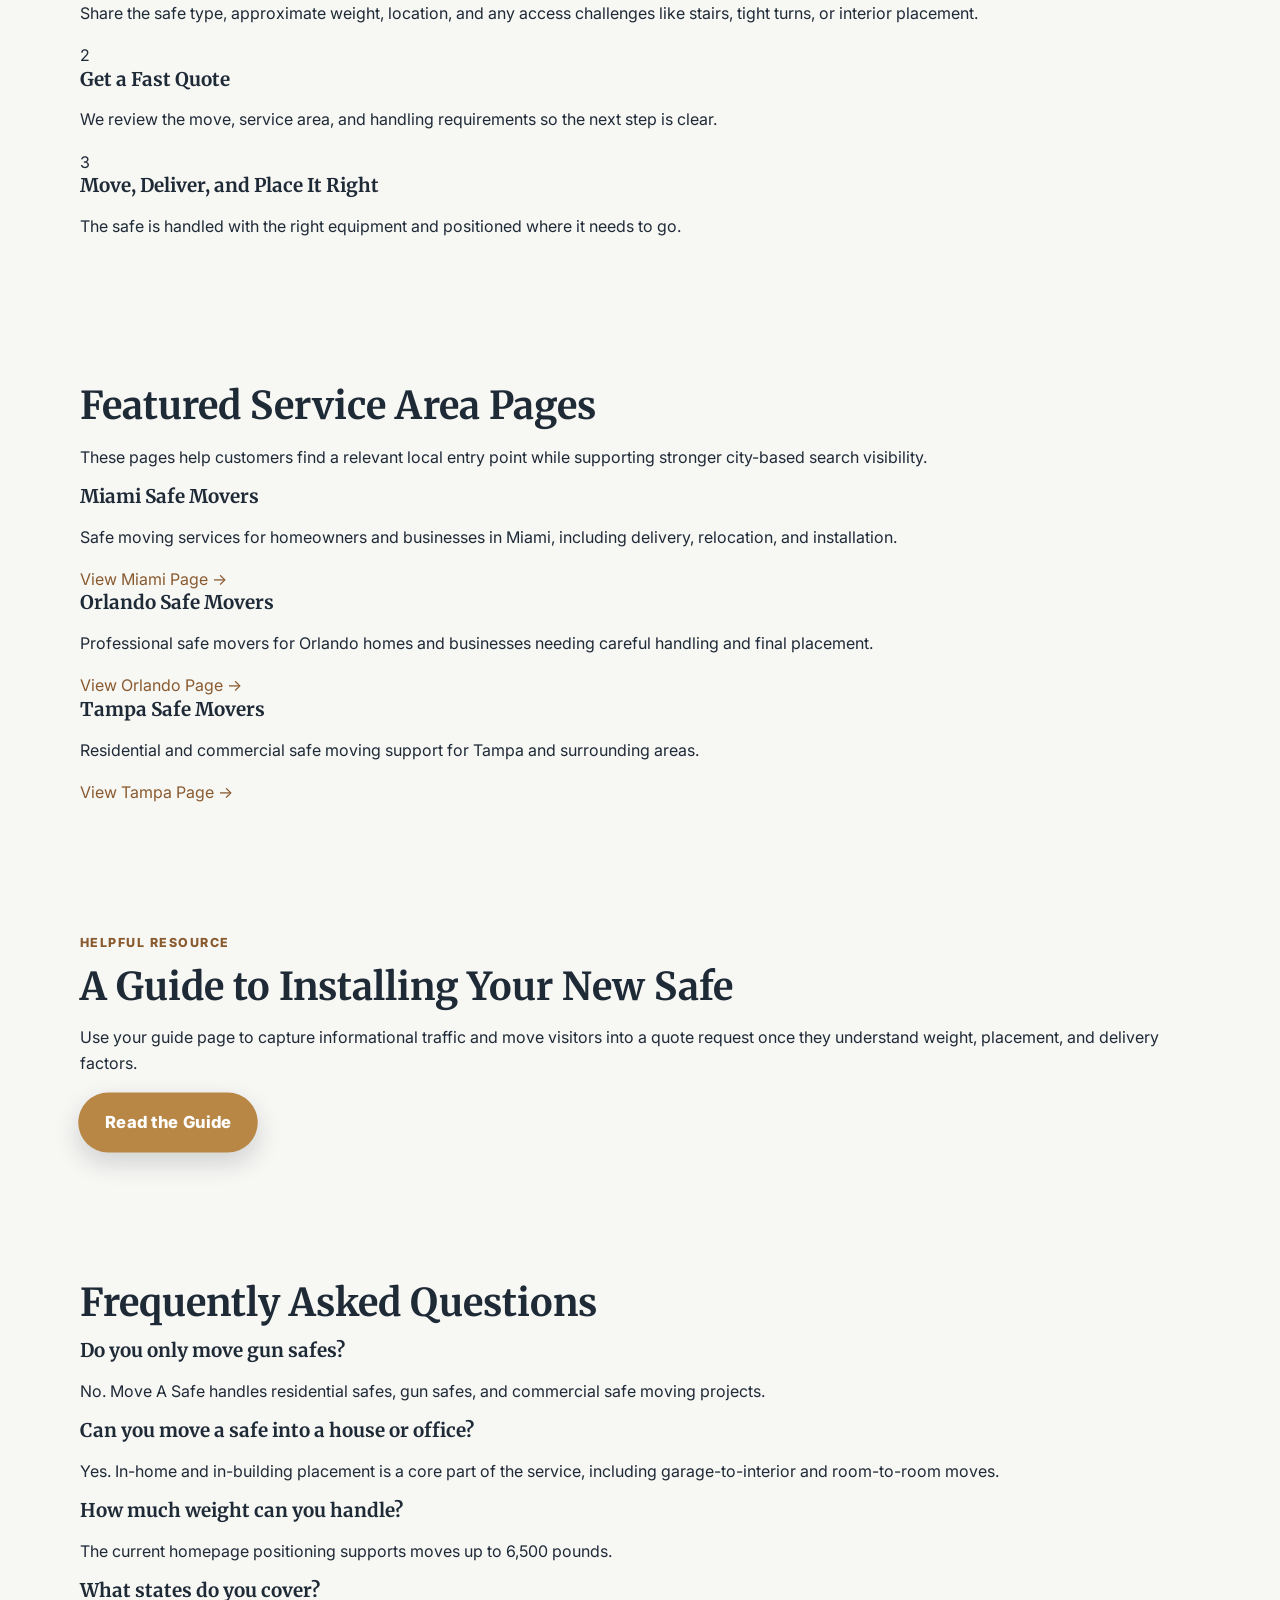
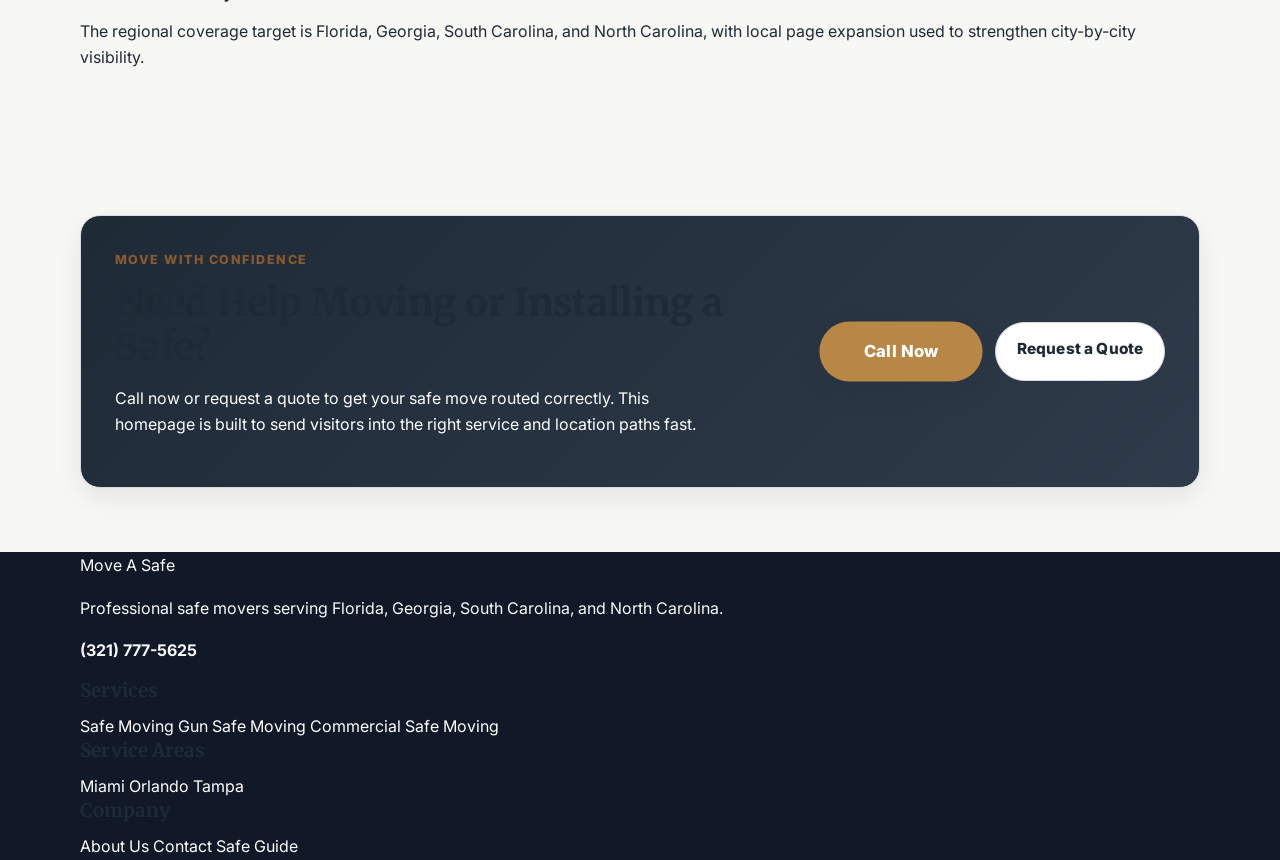
==== commit ed358710: "Update index.html" ====
--- a/index.html
+++ b/index.html
@@ -19,630 +19,14 @@
   <!-- SEO Canonical Control -->
   <script src="js/seo-canonical.js"></script>
 
-  <!-- Global Styles -->
-  <link rel="stylesheet" href="css/style.css" />
-
-  <!-- Homepage Enhancements -->
-  <style>
-    :root{
-      --bg:#f5efe7;
-      --surface:#ffffff;
-      --surface-soft:#f8f3ed;
-      --text:#231815;
-      --muted:#5f5148;
-      --line:#d9cec2;
-      --primary:#8b5e3c;
-      --primary-dark:#6f492f;
-      --accent:#ede3d8;
-      --max:1200px;
-      --radius:22px;
-      --shadow:0 12px 34px rgba(35,24,21,0.10);
-    }
-
-    *{box-sizing:border-box}
-    html{scroll-behavior:smooth}
-    body{
-      margin:0;
-      font-family: Georgia, "Times New Roman", serif;
-      color:var(--text);
-      background:var(--bg);
-      line-height:1.6;
-    }
-
-    img{max-width:100%;display:block}
-    a{text-decoration:none;color:inherit}
-
-    .container{
-      width:min(100% - 32px, var(--max));
-      margin:0 auto;
-    }
-
-    .site-header{
-      position:sticky;
-      top:0;
-      z-index:50;
-      background:rgba(245,239,231,0.96);
-      backdrop-filter:blur(8px);
-      border-bottom:1px solid rgba(139,94,60,0.12);
-    }
-
-    .topbar{
-      min-height:86px;
-      display:flex;
-      align-items:center;
-      justify-content:space-between;
-      gap:20px;
-    }
-
-    .brand{
-      display:flex;
-      flex-direction:column;
-      gap:4px;
-    }
-
-    .brand-name{
-      font-size:2rem;
-      font-weight:700;
-      line-height:1;
-      letter-spacing:.01em;
-    }
-
-    .brand-tag{
-      font-size:.82rem;
-      color:var(--muted);
-      text-transform:uppercase;
-      letter-spacing:.12em;
-    }
-
-    .main-nav{
-      display:flex;
-      align-items:center;
-      gap:28px;
-      flex-wrap:wrap;
-    }
-
-    .main-nav a{
-      font-size:.96rem;
-      font-weight:700;
-      letter-spacing:.05em;
-      text-transform:uppercase;
-      color:#4b3e36;
-    }
-
-    .main-nav a:hover{
-      color:var(--primary);
-    }
-
-    .header-actions{
-      display:flex;
-      align-items:center;
-      gap:12px;
-    }
-
-    .phone-pill,
-    .btn{
-      display:inline-flex;
-      align-items:center;
-      justify-content:center;
-      min-height:52px;
-      padding:0 24px;
-      border-radius:999px;
-      font-weight:700;
-      transition:.2s ease;
-      border:1px solid transparent;
-      cursor:pointer;
-    }
-
-    .phone-pill{
-      color:var(--primary-dark);
-      border-color:rgba(139,94,60,0.35);
-      background:#fffaf5;
-      white-space:nowrap;
-    }
-
-    .btn-primary{
-      background:var(--primary);
-      color:#fff;
-      box-shadow:var(--shadow);
-    }
-
-    .btn-primary:hover{background:var(--primary-dark)}
-
-    .btn-secondary{
-      background:#fff;
-      color:var(--text);
-      border-color:rgba(35,24,21,0.12);
-    }
-
-    .btn-secondary:hover{border-color:rgba(139,94,60,0.35)}
-
-    .hero{
-      position:relative;
-      overflow:hidden;
-      color:#fff;
-      background:
-        linear-gradient(rgba(26,18,14,0.54), rgba(26,18,14,0.58)),
-        url("images/safe-moving.jpg") center/cover no-repeat;
-    }
-
-    .hero::after{
-      content:"";
-      position:absolute;
-      inset:0;
-      background:linear-gradient(90deg, rgba(20,14,11,0.58) 0%, rgba(20,14,11,0.25) 52%, rgba(20,14,11,0.48) 100%);
-      pointer-events:none;
-    }
-
-    .hero-inner{
-      position:relative;
-      z-index:1;
-      display:grid;
-      grid-template-columns:1.2fr .8fr;
-      gap:34px;
-      align-items:center;
-      min-height:720px;
-      padding:84px 0 72px;
-    }
-
-    .eyebrow{
-      margin:0 0 14px;
-      font-size:.95rem;
-      font-weight:700;
-      letter-spacing:.12em;
-      text-transform:uppercase;
-      color:#f0e5d8;
-    }
-
-    .hero h1{
-      margin:0;
-      font-size:clamp(3rem, 7vw, 5.6rem);
-      line-height:.96;
-      letter-spacing:-0.04em;
-      max-width:760px;
-    }
-
-    .hero h1 span{
-      display:block;
-      font-size:clamp(1.3rem, 2.6vw, 2.25rem);
-      line-height:1.2;
-      letter-spacing:-0.02em;
-      margin-top:18px;
-      color:#f0e5d8;
-    }
-
-    .hero-copy .subhead{
-      max-width:740px;
-      font-size:1.22rem;
-      margin:22px 0 0;
-      color:#f7efe6;
-    }
-
-    .hero-copy .strong{
-      font-weight:700;
-      color:#fff;
-    }
-
-    .cta-row{
-      display:flex;
-      flex-wrap:wrap;
-      gap:14px;
-      margin-top:30px;
-    }
-
-    .hero-note{
-      margin-top:18px;
-      color:#efe4d7;
-      font-size:1rem;
-      max-width:760px;
-    }
-
-    .hero-card{
-      background:rgba(255,248,241,0.94);
-      color:var(--text);
-      border-radius:28px;
-      padding:28px 28px 26px;
-      box-shadow:var(--shadow);
-      border:1px solid rgba(255,255,255,0.35);
-      justify-self:end;
-      width:min(100%, 380px);
-    }
-
-    .hero-card h3{
-      margin:0 0 12px;
-      font-size:2rem;
-      line-height:1.1;
-    }
-
-    .hero-card p{
-      margin:0 0 14px;
-      color:var(--muted);
-    }
-
-    .hero-card ul{
-      margin:0 0 20px 20px;
-      padding:0;
-    }
-
-    .hero-card li{
-      margin:10px 0;
-      font-size:1.04rem;
-    }
-
-    .hero-mini-cta{
-      display:block;
-      text-align:center;
-      width:100%;
-    }
-
-    .trust-bar{
-      padding:18px 0 0;
-      margin-top:-32px;
-      position:relative;
-      z-index:2;
-    }
-
-    .trust-grid{
-      display:grid;
-      grid-template-columns:repeat(4,1fr);
-      gap:14px;
-    }
-
-    .trust-pill{
-      background:#f9f4ee;
-      border:1px solid rgba(139,94,60,0.10);
-      border-radius:999px;
-      min-height:66px;
-      display:flex;
-      align-items:center;
-      justify-content:center;
-      text-align:center;
-      padding:12px 20px;
-      font-size:1.02rem;
-      font-weight:700;
-      box-shadow:0 6px 18px rgba(35,24,21,0.05);
-    }
-
-    .section{
-      padding:78px 0;
-    }
-
-    .section h2{
-      margin:0 0 14px;
-      font-size:clamp(2.2rem, 4vw, 3.5rem);
-      line-height:1;
-      letter-spacing:-0.03em;
-    }
-
-    .section-intro{
-      margin:0 0 28px;
-      max-width:820px;
-      color:var(--muted);
-      font-size:1.1rem;
-    }
-
-    .card-grid{
-      display:grid;
-      grid-template-columns:repeat(3,1fr);
-      gap:22px;
-    }
-
-    .card{
-      background:var(--surface);
-      border:1px solid var(--line);
-      border-radius:var(--radius);
-      padding:28px;
-      box-shadow:0 8px 24px rgba(35,24,21,0.05);
-    }
-
-    .card h3{
-      margin:0 0 12px;
-      font-size:1.8rem;
-      line-height:1.1;
-    }
-
-    .card p{
-      margin:0 0 18px;
-      color:var(--muted);
-    }
-
-    .card a{
-      font-weight:700;
-      color:var(--primary-dark);
-    }
-
-    .coverage{
-      background:linear-gradient(180deg, #efe3d6 0%, #f5efe7 100%);
-      border-top:1px solid rgba(139,94,60,0.08);
-      border-bottom:1px solid rgba(139,94,60,0.08);
-    }
-
-    .coverage-grid{
-      display:grid;
-      grid-template-columns:1fr 1fr;
-      gap:24px;
-    }
-
-    .coverage-box{
-      background:rgba(255,255,255,0.82);
-      border:1px solid rgba(139,94,60,0.14);
-      border-radius:26px;
-      padding:28px;
-      box-shadow:0 8px 22px rgba(35,24,21,0.05);
-    }
-
-    .coverage-box h3{
-      margin:0 0 10px;
-      font-size:1.7rem;
-      line-height:1.1;
-    }
-
-    .coverage-list{
-      margin:0;
-      padding-left:20px;
-      color:var(--muted);
-    }
-
-    .coverage-list li{margin:10px 0}
-
-    .split{
-      display:grid;
-      grid-template-columns:1.05fr .95fr;
-      gap:24px;
-      align-items:start;
-    }
-
-    .feature-list{
-      display:grid;
-      gap:14px;
-      margin-top:10px;
-    }
-
-    .feature-item{
-      background:var(--surface);
-      border:1px solid var(--line);
-      border-radius:18px;
-      padding:18px 20px;
-    }
-
-    .feature-item strong{
-      display:block;
-      font-size:1.06rem;
-      margin-bottom:6px;
-    }
-
-    .steps{
-      display:grid;
-      gap:16px;
-    }
-
-    .step{
-      background:#fff;
-      border:1px solid var(--line);
-      border-radius:22px;
-      padding:22px;
-    }
-
-    .step-number{
-      display:inline-flex;
-      align-items:center;
-      justify-content:center;
-      width:40px;
-      height:40px;
-      border-radius:50%;
-      background:var(--primary);
-      color:#fff;
-      font-weight:700;
-      margin-bottom:12px;
-    }
-
-    .city-grid{
-      display:grid;
-      grid-template-columns:repeat(3,1fr);
-      gap:20px;
-    }
-
-    .city-card{
-      background:var(--surface);
-      border:1px solid var(--line);
-      border-radius:24px;
-      padding:24px;
-      box-shadow:0 8px 24px rgba(35,24,21,0.05);
-    }
-
-    .city-card h3{
-      margin:0 0 10px;
-      font-size:1.65rem;
-      line-height:1.1;
-    }
-
-    .city-card p{
-      margin:0 0 16px;
-      color:var(--muted);
-    }
-
-    .guide-callout{
-      background:#2e211b;
-      color:#fff;
-      border-radius:28px;
-      padding:34px;
-      display:grid;
-      grid-template-columns:1.1fr .9fr;
-      gap:24px;
-      align-items:center;
-    }
-
-    .guide-callout p{
-      color:#ead9c7;
-      margin:0;
-    }
-
-    .faq-grid{
-      display:grid;
-      grid-template-columns:repeat(2,1fr);
-      gap:18px;
-    }
-
-    .faq-item{
-      background:#fff;
-      border:1px solid var(--line);
-      border-radius:22px;
-      padding:22px;
-    }
-
-    .faq-item h3{
-      margin:0 0 10px;
-      font-size:1.35rem;
-      line-height:1.15;
-    }
-
-    .faq-item p{
-      margin:0;
-      color:var(--muted);
-    }
-
-    .final-cta{
-      background:linear-gradient(135deg, #8b5e3c 0%, #6f492f 100%);
-      color:#fff;
-      border-radius:30px;
-      padding:38px;
-      display:grid;
-      grid-template-columns:1.15fr .85fr;
-      gap:24px;
-      align-items:center;
-      box-shadow:var(--shadow);
-    }
-
-    .final-cta p{
-      margin:0;
-      color:#f0e5d8;
-      font-size:1.08rem;
-    }
-
-    .final-cta-actions{
-      display:flex;
-      gap:14px;
-      flex-wrap:wrap;
-      justify-content:flex-end;
-    }
-
-    .final-cta .btn-secondary{
-      background:#fff;
-    }
-
-    .site-footer{
-      padding:30px 0 44px;
-      background:#f1e9de;
-      border-top:1px solid rgba(139,94,60,0.12);
-    }
-
-    .footer-grid{
-      display:grid;
-      grid-template-columns:1.1fr .9fr .9fr .9fr;
-      gap:24px;
-    }
-
-    .footer-brand{
-      font-size:1.8rem;
-      font-weight:700;
-      margin:0 0 10px;
-    }
-
-    .footer-col h3{
-      margin:0 0 10px;
-      font-size:1.1rem;
-    }
-
-    .footer-col a,
-    .footer-col p{
-      display:block;
-      margin:8px 0;
-      color:var(--muted);
-    }
-
-    @media (max-width: 1100px){
-      .hero-inner,
-      .split,
-      .guide-callout,
-      .final-cta,
-      .coverage-grid{
-        grid-template-columns:1fr;
-      }
-
-      .hero-card{
-        justify-self:start;
-      }
-
-      .trust-grid,
-      .card-grid,
-      .city-grid,
-      .footer-grid,
-      .faq-grid{
-        grid-template-columns:repeat(2,1fr);
-      }
-
-      .final-cta-actions{
-        justify-content:flex-start;
-      }
-    }
-
-    @media (max-width: 780px){
-      .topbar{
-        flex-direction:column;
-        align-items:flex-start;
-        padding:16px 0;
-      }
-
-      .main-nav{
-        gap:16px;
-      }
-
-      .header-actions{
-        width:100%;
-      }
-
-      .phone-pill{
-        width:100%;
-      }
-
-      .hero-inner{
-        min-height:auto;
-        padding:56px 0 60px;
-      }
-
-      .hero h1{
-        font-size:clamp(2.6rem, 14vw, 4.2rem);
-      }
-
-      .trust-grid,
-      .card-grid,
-      .city-grid,
-      .footer-grid,
-      .faq-grid{
-        grid-template-columns:1fr;
-      }
-
-      .btn,
-      .hero-mini-cta{
-        width:100%;
-      }
-
-      .cta-row{
-        flex-direction:column;
-      }
-
-      .section{
-        padding:62px 0;
-      }
-
-      .final-cta{
-        padding:28px;
-      }
-
-      .guide-callout{
-        padding:28px;
-      }
-    }
-  </style>
+<!-- Fonts -->
+<link rel="preconnect" href="https://fonts.googleapis.com">
+<link rel="preconnect" href="https://fonts.gstatic.com" crossorigin>
+<link href="https://fonts.googleapis.com/css2?family=Inter:wght@400;500;600;700;800&family=Merriweather:wght@700;900&display=swap" rel="stylesheet">
+
+<!-- Global Styles -->
+<link rel="stylesheet" href="css/style.css" />
+
 </head>
 <body>
 
--- a/css/style.css
+++ b/css/style.css
@@ -1,15 +1,17 @@
 :root{
-  --bg:#f6f3ee;
+  --bg:#f7f7f4;
   --surface:#ffffff;
-  --surface-alt:#efe6da;
-  --text:#2a241f;
-  --muted:#6a5f56;
-  --line:#d8cfc3;
-  --accent:#8b5e3c;
-  --accent-dark:#6e482d;
+  --surface-alt:#f1f3f5;
+  --text:#1f2a37;
+  --muted:#5b6472;
+  --line:#d8dce2;
+  --accent:#b88746;
+  --accent-dark:#8a5a2f;
+  --navy:#1f2a37;
+  --charcoal:#111827;
   --max:1120px;
-  --radius:18px;
-  --shadow:0 10px 28px rgba(0,0,0,.08);
+  --radius:14px;
+  --shadow:0 10px 28px rgba(17,24,39,.08);
 }
 
 *{
@@ -22,7 +24,7 @@
 
 body{
   margin:0;
-  font-family:Georgia, "Times New Roman", serif;
+  font-family:Inter, Arial, sans-serif;
   color:var(--text);
   background:var(--bg);
   line-height:1.65;
@@ -57,13 +59,13 @@
   position:sticky;
   top:0;
   z-index:50;
-  background:rgba(246,243,238,.96);
+  background:rgba(255,255,255,.96);
   backdrop-filter:blur(8px);
   border-bottom:1px solid var(--line);
 }
 
 .topbar{
-  min-height:78px;
+  min-height:76px;
   display:grid;
   grid-template-columns:auto 1fr auto;
   gap:24px;
@@ -71,42 +73,45 @@
 }
 
 .logo{
-  font-size:1.6rem;
-  font-weight:700;
-  letter-spacing:.04em;
-  color:var(--text);
+  font-size:1.55rem;
+  font-weight:800;
+  letter-spacing:-.02em;
+  color:var(--navy);
 }
 
 .main-nav{
   display:flex;
   justify-content:center;
-  gap:20px;
+  gap:22px;
   flex-wrap:wrap;
 }
 
 .main-nav a{
-  font-size:.98rem;
+  font-size:.9rem;
+  font-weight:700;
   text-transform:uppercase;
-  letter-spacing:.05em;
+  letter-spacing:.06em;
   color:var(--text);
 }
 
 .main-nav a.active{
   color:var(--accent-dark);
-  font-weight:700;
 }
 
 .header-phone{
   display:inline-block;
-  padding:10px 16px;
+  padding:10px 17px;
   border:1px solid var(--accent);
   border-radius:999px;
-  font-weight:700;
+  font-weight:800;
+  color:var(--navy);
   transition:all .2s ease;
 }
 
 .header-phone:hover{
-  background:#f3ece3;
+  background:var(--navy);
+  color:#fff;
+  border-color:var(--navy);
   text-decoration:none;
 }
 
@@ -114,7 +119,9 @@
 
 h1,h2,h3{
   margin-top:0;
-  line-height:1.2;
+  line-height:1.15;
+  font-family:Merriweather, Georgia, serif;
+  color:var(--text);
 }
 
 h1{
@@ -128,27 +135,28 @@
 }
 
 h3{
-  font-size:1.2rem;
+  font-size:1.18rem;
   margin-bottom:12px;
 }
 
 .eyebrow{
   margin:0 0 10px;
   text-transform:uppercase;
-  letter-spacing:.1em;
-  font-size:.82rem;
-  color:var(--muted);
+  letter-spacing:.12em;
+  font-size:.78rem;
+  font-weight:800;
+  color:var(--accent-dark);
 }
 
 .subhead{
-  font-size:1.1rem;
+  font-size:1.08rem;
   color:var(--muted);
   margin-bottom:14px;
 }
 
 .subhead.strong{
   color:var(--text);
-  font-weight:700;
+  font-weight:800;
 }
 
 /* ===== HERO ===== */
@@ -160,10 +168,10 @@
   background:
     linear-gradient(
       90deg,
-      rgba(0,0,0,.58) 0%,
-      rgba(0,0,0,.48) 35%,
-      rgba(0,0,0,.22) 65%,
-      rgba(0,0,0,.08) 100%
+      rgba(17,24,39,.72) 0%,
+      rgba(31,42,55,.62) 42%,
+      rgba(31,42,55,.34) 72%,
+      rgba(31,42,55,.14) 100%
     ),
     url('../images/safe-moving.jpg') center/cover no-repeat;
 }
@@ -184,14 +192,14 @@
 
 .hero .eyebrow{
   margin:0 0 14px;
-  color:rgba(255,255,255,.82);
+  color:rgba(255,255,255,.86);
 }
 
 .hero h1{
   font-size:clamp(3rem, 6vw, 5rem);
-  line-height:1.01;
-  font-weight:700;
-  letter-spacing:-.03em;
+  line-height:1.02;
+  font-weight:900;
+  letter-spacing:-.04em;
   margin:0 0 16px;
   color:#fff;
   max-width:760px;
@@ -200,25 +208,26 @@
 
 .hero h1 span{
   display:block;
+  font-family:Inter, Arial, sans-serif;
   font-size:clamp(1.12rem, 2vw, 1.55rem);
-  line-height:1.28;
-  font-weight:600;
+  line-height:1.32;
+  font-weight:700;
   letter-spacing:0;
-  color:rgba(255,255,255,.86);
+  color:rgba(255,255,255,.9);
   margin-top:14px;
 }
 
 .hero .subhead{
-  font-size:1.14rem;
+  font-size:1.1rem;
   line-height:1.68;
-  color:rgba(255,255,255,.87);
+  color:rgba(255,255,255,.9);
   max-width:620px;
   margin-bottom:16px;
 }
 
 .hero .subhead.strong{
   color:#fff;
-  font-weight:700;
+  font-weight:800;
   margin-bottom:0;
 }
 
@@ -237,14 +246,14 @@
 
 .hero-card{
   padding:28px 28px 26px;
-  background:rgba(255,255,255,.95);
-  border:1px solid rgba(216,207,195,.95);
+  background:rgba(255,255,255,.96);
+  border:1px solid rgba(255,255,255,.95);
 }
 
 .hero-card h2,
 .hero-card h3{
   margin-bottom:14px;
-  line-height:1.08;
+  line-height:1.12;
 }
 
 .hero-card ul,
@@ -300,8 +309,8 @@
   display:inline-block;
   padding:14px 22px;
   border-radius:999px;
-  font-weight:700;
-  letter-spacing:.02em;
+  font-weight:800;
+  letter-spacing:.01em;
   transition:all .2s ease;
 }
 
@@ -309,39 +318,38 @@
   background:var(--accent);
   color:#fff;
   padding:16px 26px;
-  font-size:1.05rem;
-  box-shadow:0 12px 30px rgba(110,72,45,.35);
+  font-size:1.02rem;
+  box-shadow:0 10px 24px rgba(31,42,55,.18);
   transform:scale(1.02);
 }
 
 .btn-primary:hover{
   background:var(--accent-dark);
+  color:#fff;
   text-decoration:none;
   transform:scale(1.04);
 }
 
 .btn-secondary{
-  background:rgba(255,255,255,.88);
-  border:1px solid rgba(255,255,255,.92);
-  color:var(--text);
+  background:#fff;
+  border:1px solid var(--line);
+  color:var(--navy);
   padding:13px 20px;
   font-size:.96rem;
-  opacity:.94;
 }
 
 .btn-secondary:hover{
   text-decoration:none;
-  background:#fff;
+  background:#f8fafc;
   transform:translateY(-1px);
-  opacity:1;
 }
 
 /* ===== TRUST BAR ===== */
 
 .trust-bar{
-  background:#e9dfd2;
-  border-top:1px solid rgba(216,207,195,.9);
-  border-bottom:1px solid rgba(216,207,195,.9);
+  background:#ffffff;
+  border-top:1px solid var(--line);
+  border-bottom:1px solid var(--line);
   padding:18px 0;
 }
 
@@ -352,15 +360,15 @@
 }
 
 .trust-pill{
-  background:rgba(255,255,255,.75);
-  border:1px solid rgba(139,94,60,.16);
+  background:#f8fafc;
+  border:1px solid var(--line);
   border-radius:999px;
   padding:12px 16px;
   text-align:center;
-  font-weight:700;
+  font-weight:800;
   font-size:.95rem;
-  color:var(--text);
-  box-shadow:0 4px 14px rgba(0,0,0,.04);
+  color:var(--navy);
+  box-shadow:0 4px 14px rgba(17,24,39,.04);
 }
 
 /* ===== SECTIONS ===== */
@@ -370,12 +378,12 @@
 }
 
 .alt{
-  background:#eee6db;
+  background:var(--surface-alt);
 }
 
 .page-hero{
   padding:52px 0 26px;
-  background:linear-gradient(180deg, #efe7db 0%, #f6f3ee 100%);
+  background:linear-gradient(180deg, #ffffff 0%, #f7f7f4 100%);
   border-bottom:1px solid var(--line);
 }
 
@@ -418,22 +426,25 @@
   grid-template-columns:1.2fr .8fr;
   gap:28px;
   align-items:center;
-  background:linear-gradient(180deg, #f3eadf 0%, #efe4d6 100%);
-  border-radius:24px;
+  background:linear-gradient(135deg, var(--navy) 0%, #2f3b4a 100%);
+  color:#fff;
+  border-radius:20px;
   padding:34px;
 }
 
 .final-cta-copy h2{
   margin-bottom:12px;
+  color:#fff;
 }
 
 .final-cta-copy .eyebrow{
   margin-bottom:10px;
+  color:#f1c27d;
 }
 
 .final-cta-copy .subhead{
   margin-bottom:0;
-  color:var(--muted);
+  color:rgba(255,255,255,.86);
 }
 
 .final-cta-actions{
@@ -456,8 +467,8 @@
 /* ===== STRIPS / FOOTER ===== */
 
 .contact-strip{
-  background:#2d241f;
-  color:#f7efe7;
+  background:var(--charcoal);
+  color:#f9fafb;
 }
 
 .contact-strip a{
@@ -473,8 +484,8 @@
 }
 
 .site-footer{
-  background:#1f1814;
-  color:#eadfd4;
+  background:var(--charcoal);
+  color:#f9fafb;
 }
 
 .site-footer a{
@@ -513,9 +524,9 @@
     background:
       linear-gradient(
         180deg,
-        rgba(0,0,0,.62) 0%,
-        rgba(0,0,0,.52) 40%,
-        rgba(0,0,0,.28) 100%
+        rgba(17,24,39,.76) 0%,
+        rgba(31,42,55,.66) 44%,
+        rgba(31,42,55,.36) 100%
       ),
       url('../images/safe-moving.jpg') center/cover no-repeat;
   }
@@ -598,7 +609,7 @@
   }
 
   .main-nav a{
-    font-size:.88rem;
+    font-size:.84rem;
   }
 
   .hero{
@@ -635,7 +646,7 @@
 
   .final-cta{
     padding:22px;
-    border-radius:20px;
+    border-radius:18px;
   }
 
   .final-cta-actions{
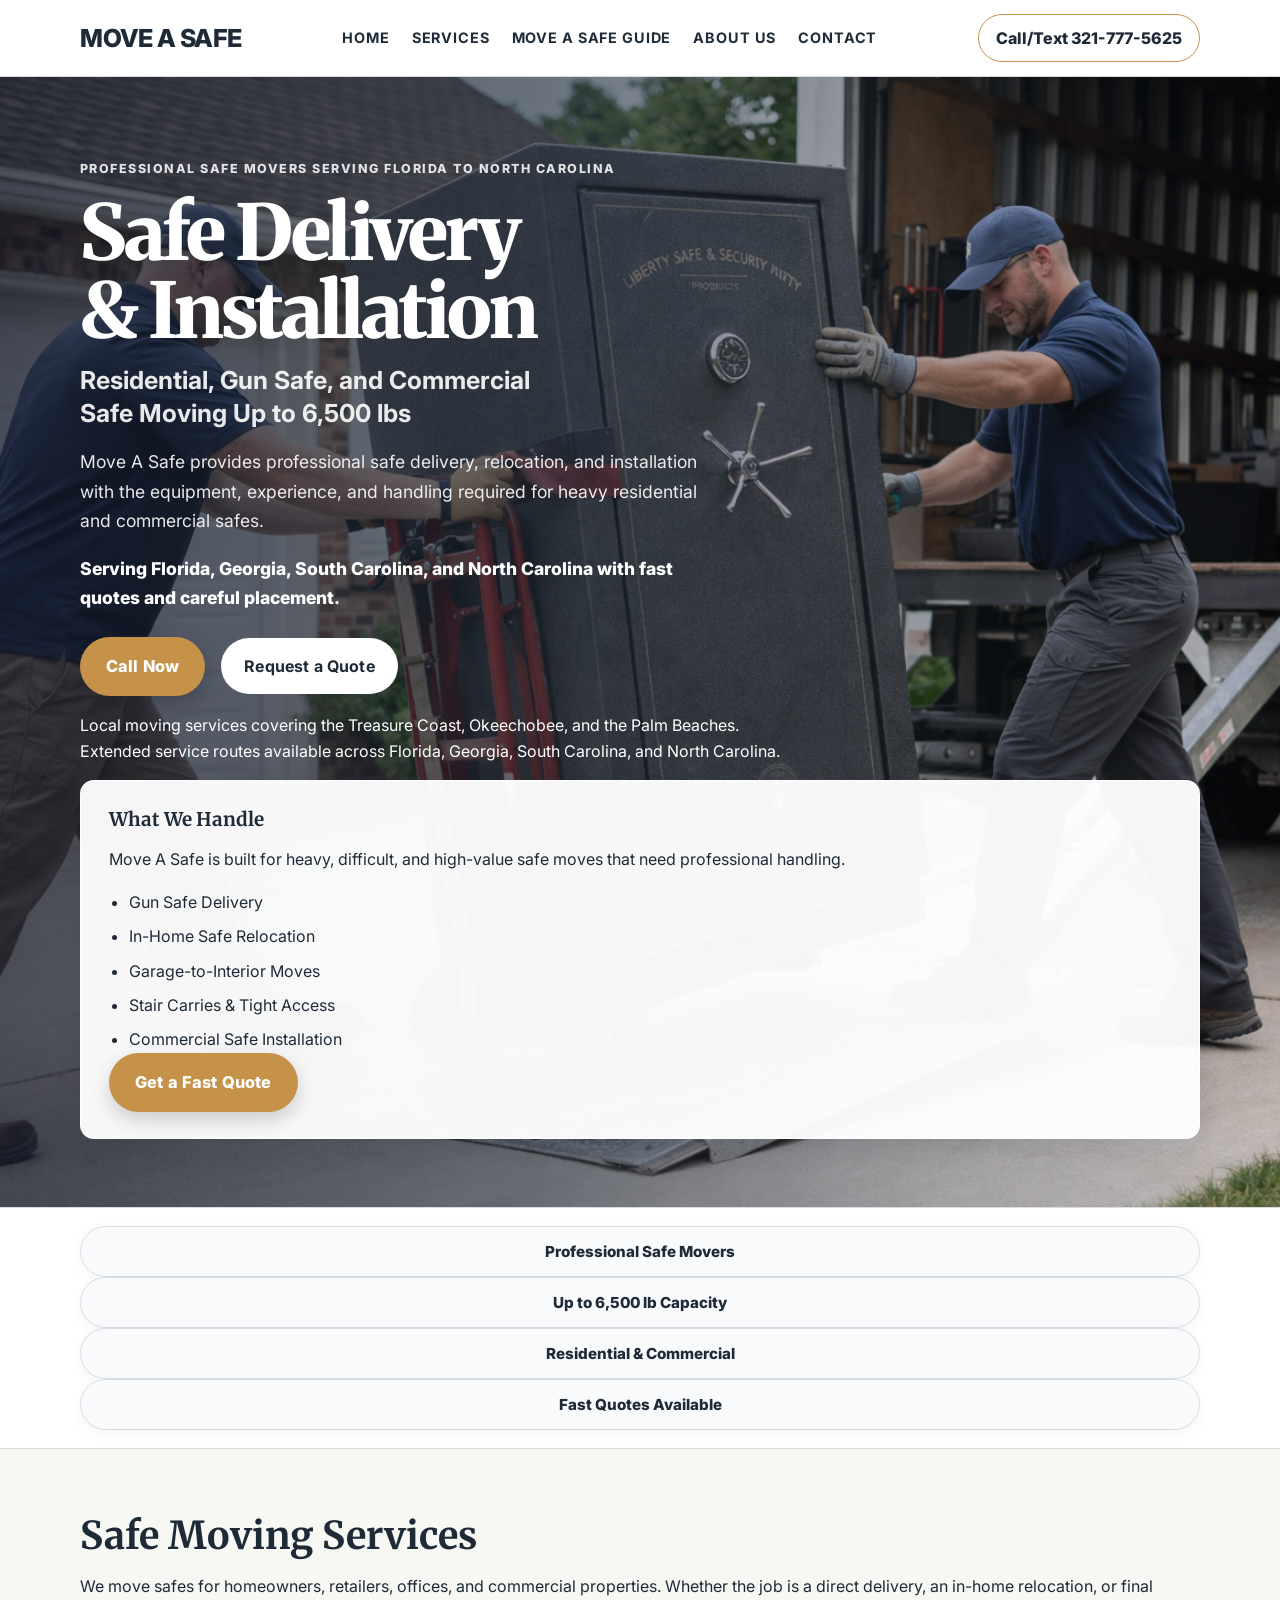
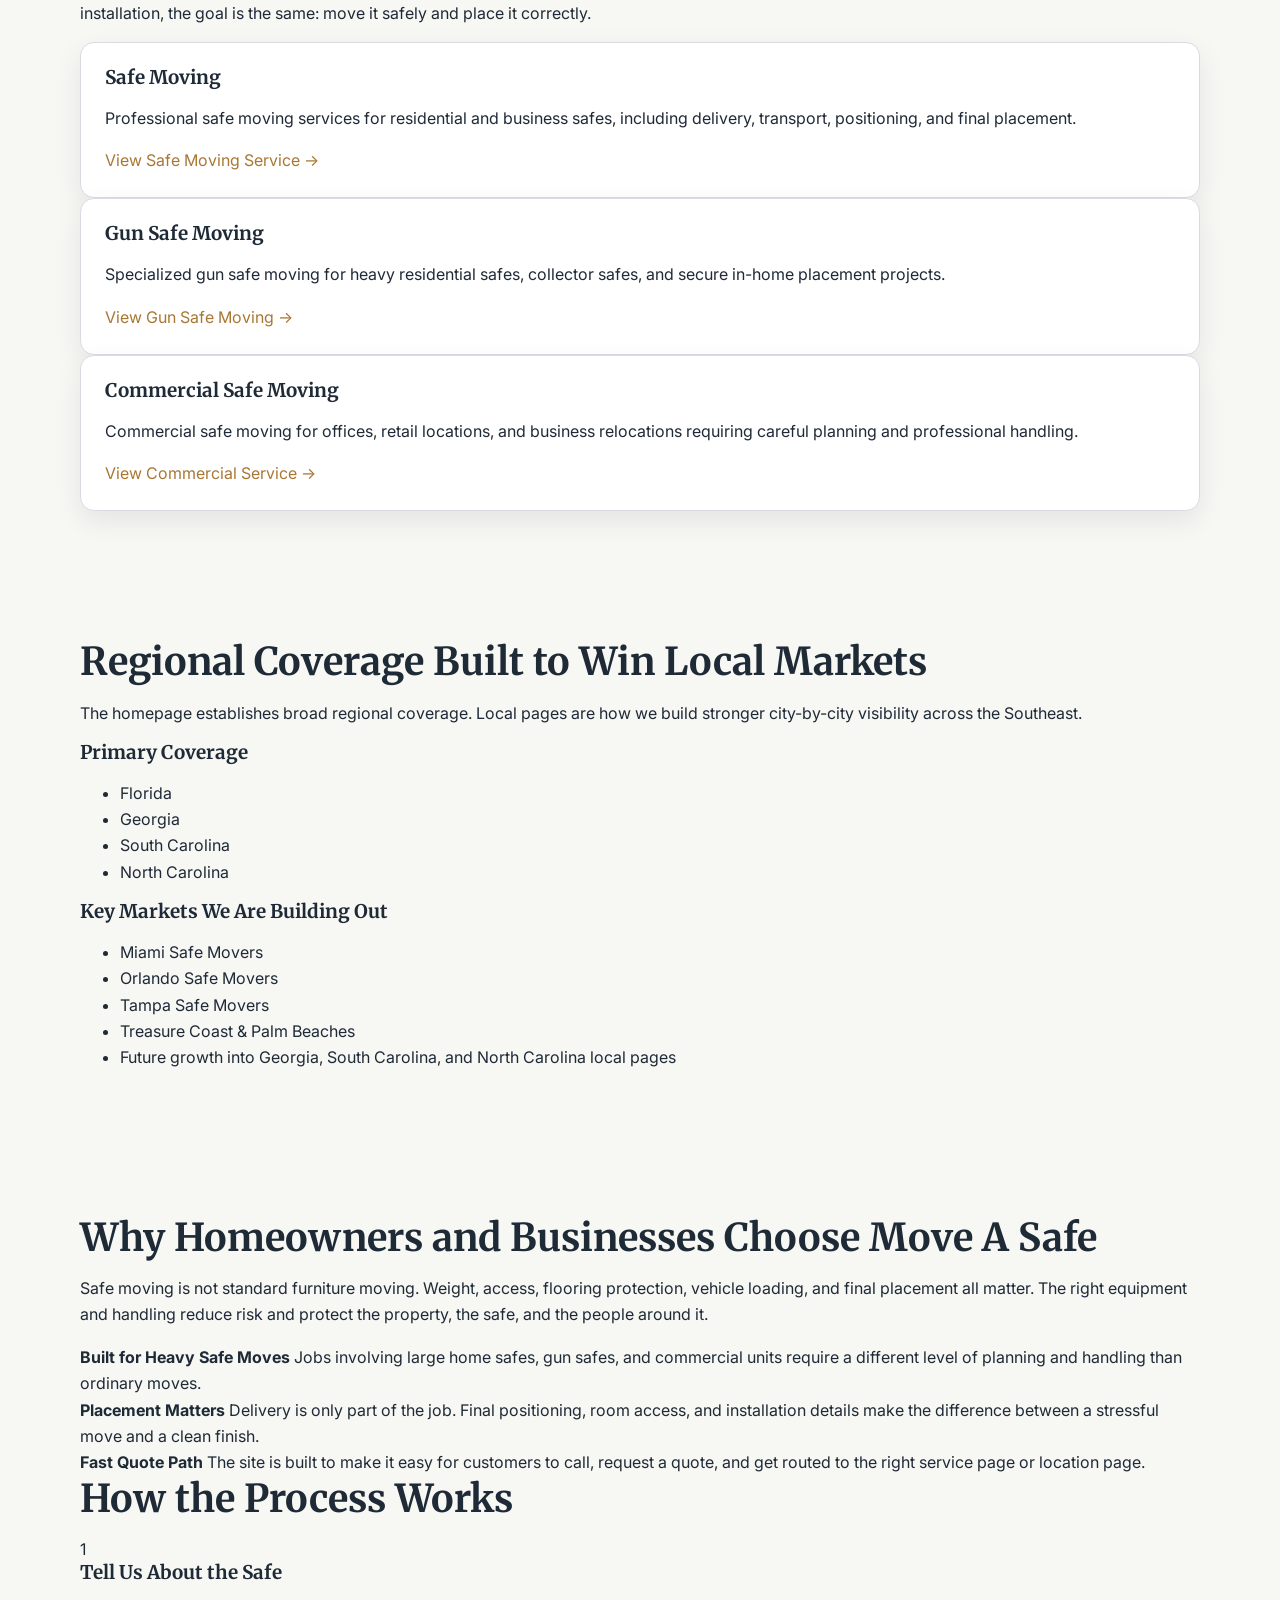
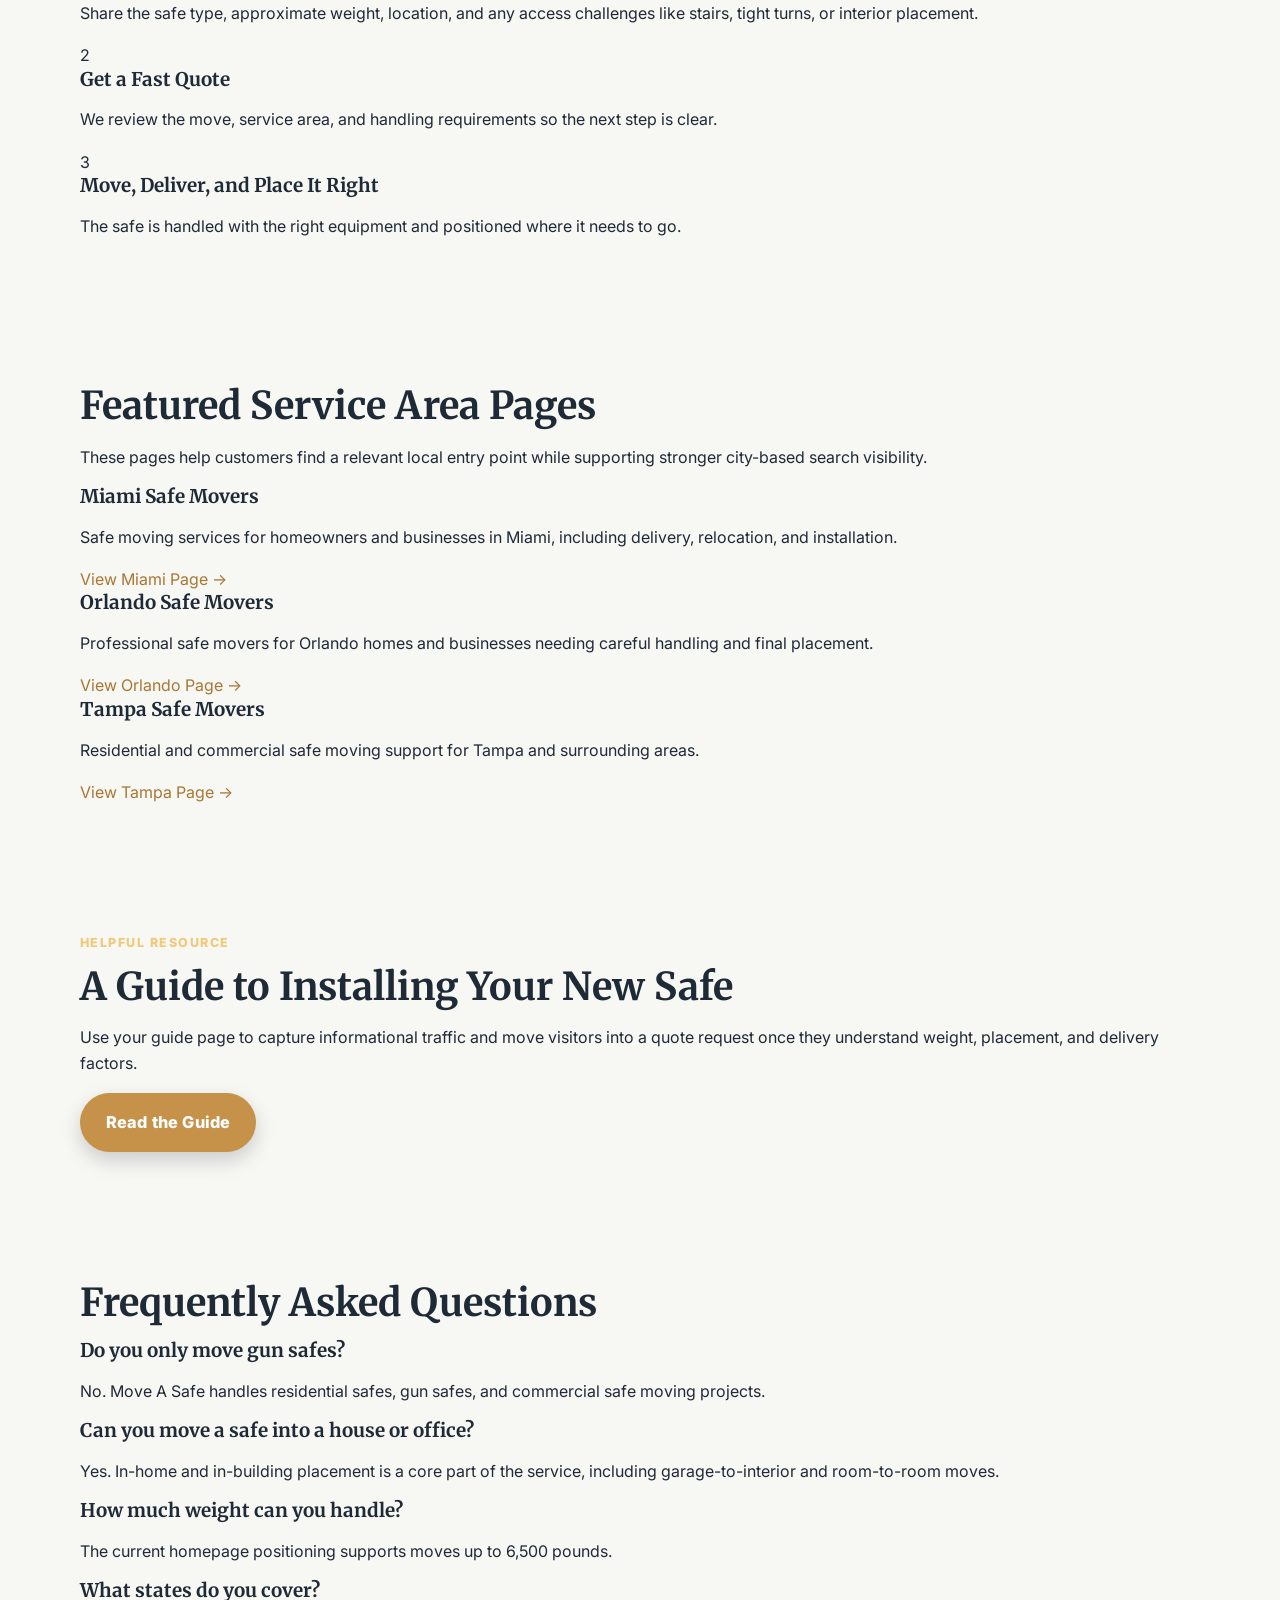
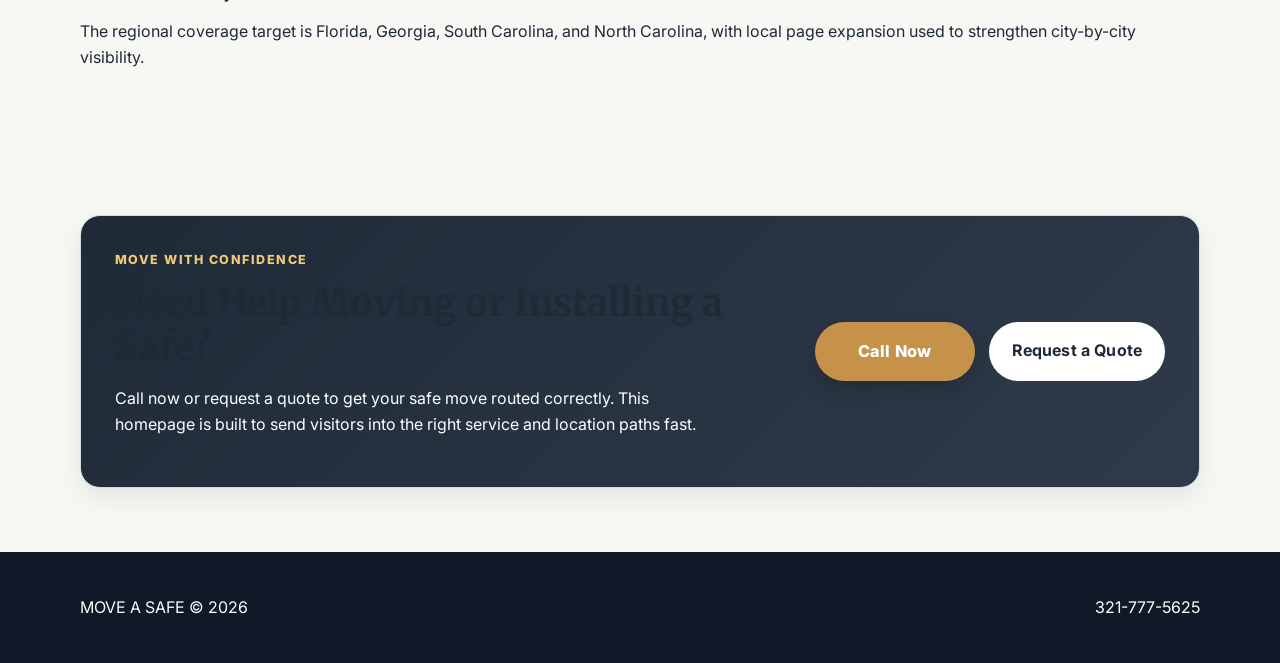
==== commit 1d387ae8: "Update index.html" ====
--- a/index.html
+++ b/index.html
@@ -19,36 +19,19 @@
   <!-- SEO Canonical Control -->
   <script src="js/seo-canonical.js"></script>
 
-<!-- Fonts -->
-<link rel="preconnect" href="https://fonts.googleapis.com">
-<link rel="preconnect" href="https://fonts.gstatic.com" crossorigin>
-<link href="https://fonts.googleapis.com/css2?family=Inter:wght@400;500;600;700;800&family=Merriweather:wght@700;900&display=swap" rel="stylesheet">
-
-<!-- Global Styles -->
-<link rel="stylesheet" href="css/style.css" />
-
+  <!-- Fonts -->
+  <link rel="preconnect" href="https://fonts.googleapis.com">
+  <link rel="preconnect" href="https://fonts.gstatic.com" crossorigin>
+  <link href="https://fonts.googleapis.com/css2?family=Inter:wght@400;500;600;700;800&family=Merriweather:wght@700;900&display=swap" rel="stylesheet">
+
+  <!-- Global Styles -->
+  <link rel="stylesheet" href="css/style.css" />
 </head>
+
 <body>
 
-  <header class="site-header">
-    <div class="container topbar">
-      <div class="brand">
-        <a href="index.html" class="brand-name">Move A Safe</a>
-        <div class="brand-tag">Professional Safe Movers</div>
-      </div>
-
-      <nav class="main-nav" aria-label="Primary">
-        <a href="index.html">Home</a>
-        <a href="services/safe-moving.html">Services</a>
-        <a href="#service-areas">Service Areas</a>
-        <a href="contact.html">Contact</a>
-      </nav>
-
-      <div class="header-actions">
-        <a href="tel:3217775625" class="phone-pill">(321) 777-5625</a>
-      </div>
-    </div>
-  </header>
+  <!-- ✅ UNIVERSAL HEADER -->
+  <div id="site-header"></div>
 
   <main>
     <section class="hero">
@@ -303,36 +286,13 @@
     </section>
   </main>
 
-  <footer class="site-footer">
-    <div class="container footer-grid">
-      <div class="footer-col">
-        <div class="footer-brand">Move A Safe</div>
-        <p>Professional safe movers serving Florida, Georgia, South Carolina, and North Carolina.</p>
-        <p><strong>(321) 777-5625</strong></p>
-      </div>
-
-      <div class="footer-col">
-        <h3>Services</h3>
-        <a href="services/safe-moving.html">Safe Moving</a>
-        <a href="services/gun-safe-moving.html">Gun Safe Moving</a>
-        <a href="services/commercial-safe-moving.html">Commercial Safe Moving</a>
-      </div>
-
-      <div class="footer-col">
-        <h3>Service Areas</h3>
-        <a href="locations/miami-safe-movers.html">Miami</a>
-        <a href="locations/orlando-safe-movers.html">Orlando</a>
-        <a href="locations/tampa-safe-movers.html">Tampa</a>
-      </div>
-
-      <div class="footer-col">
-        <h3>Company</h3>
-        <a href="about-us.html">About Us</a>
-        <a href="contact.html">Contact</a>
-        <a href="move-a-safe-guide.html">Safe Guide</a>
-      </div>
-    </div>
-  </footer>
+   </main>
+
+  <!-- ✅ UNIVERSAL FOOTER -->
+  <div id="site-footer"></div>
+
+  <script src="js/includes.js"></script>
 
 </body>
 </html>
+
--- a/css/style.css
+++ b/css/style.css
@@ -5,8 +5,11 @@
   --text:#1f2a37;
   --muted:#5b6472;
   --line:#d8dce2;
-  --accent:#b88746;
-  --accent-dark:#8a5a2f;
+
+  --accent:#c6924a;
+  --accent-dark:#a87734;
+  --accent-bright:#f2c879;
+
   --navy:#1f2a37;
   --charcoal:#111827;
   --max:1120px;
@@ -145,7 +148,7 @@
   letter-spacing:.12em;
   font-size:.78rem;
   font-weight:800;
-  color:var(--accent-dark);
+  color:var(--accent-bright);
 }
 
 .subhead{
@@ -319,27 +322,28 @@
   color:#fff;
   padding:16px 26px;
   font-size:1.02rem;
-  box-shadow:0 10px 24px rgba(31,42,55,.18);
-  transform:scale(1.02);
+  font-weight:800;
+  border:none;
+  box-shadow:0 8px 20px rgba(0,0,0,.18);
+  transition:all .2s ease;
 }
 
 .btn-primary:hover{
   background:var(--accent-dark);
-  color:#fff;
-  text-decoration:none;
-  transform:scale(1.04);
+  transform:translateY(-2px);
+  box-shadow:0 12px 26px rgba(0,0,0,.22);
 }
 
 .btn-secondary{
-  background:#fff;
-  border:1px solid var(--line);
+  background:#ffffff;
+  border:1px solid rgba(255,255,255,.85);
   color:var(--navy);
-  padding:13px 20px;
-  font-size:.96rem;
+  padding:14px 22px;
+  font-weight:700;
+  transition:all .2s ease;
 }
 
 .btn-secondary:hover{
-  text-decoration:none;
   background:#f8fafc;
   transform:translateY(-1px);
 }
@@ -439,7 +443,9 @@
 
 .final-cta-copy .eyebrow{
   margin-bottom:10px;
-  color:#f1c27d;
+  color:var(--accent-bright);
+  font-weight:800;
+  letter-spacing:.14em;
 }
 
 .final-cta-copy .subhead{
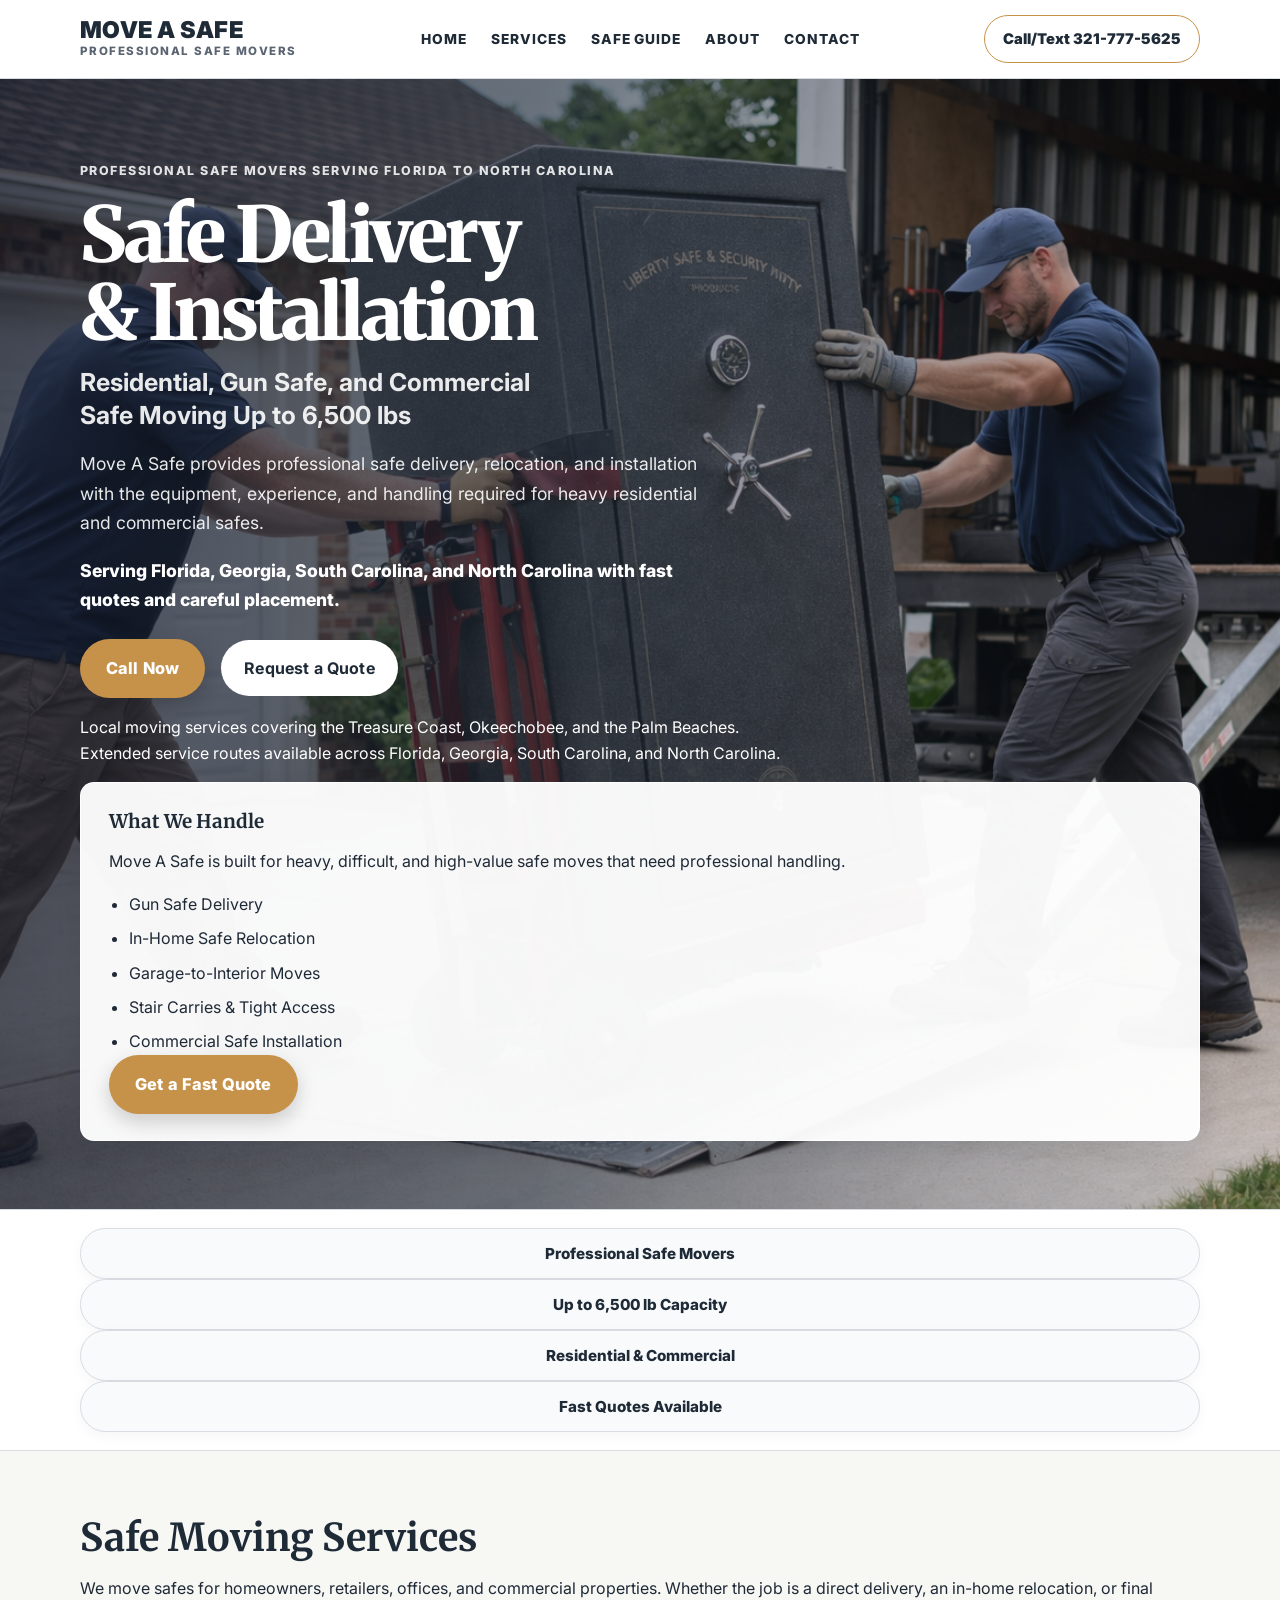
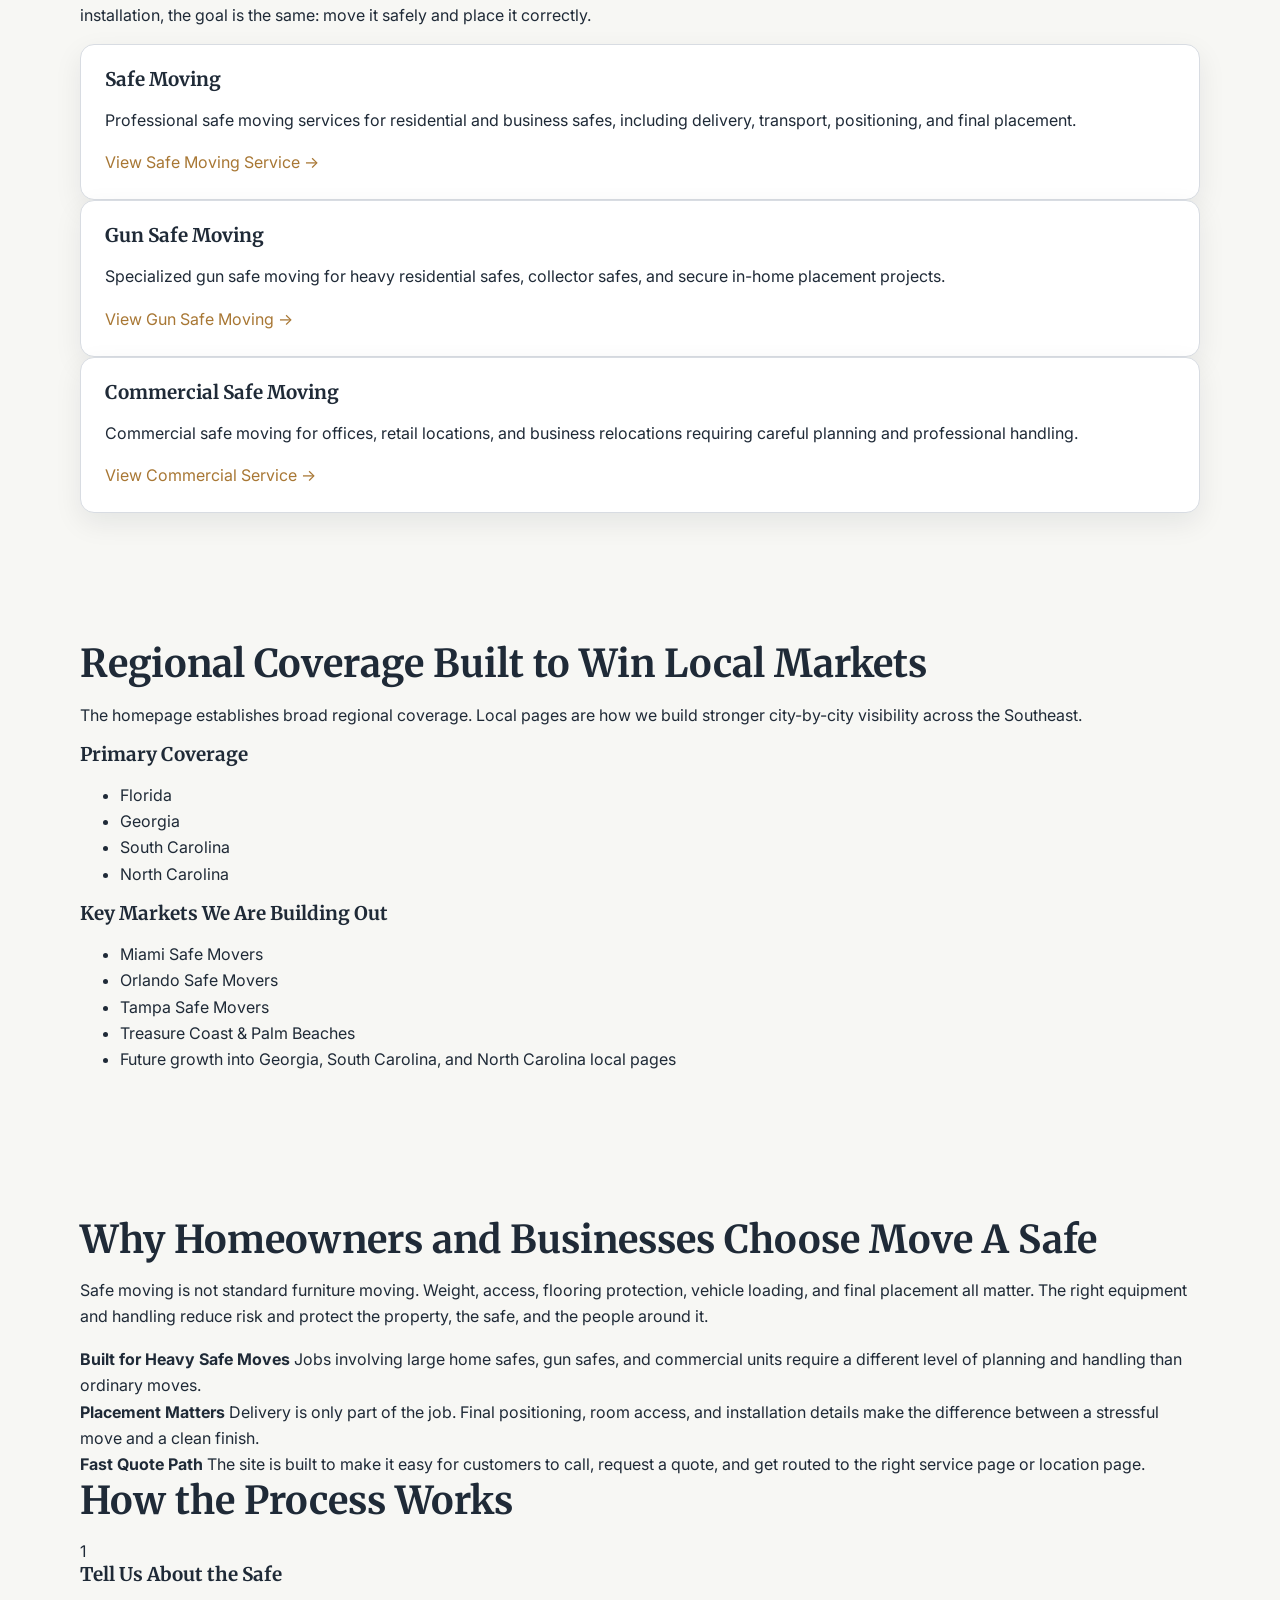
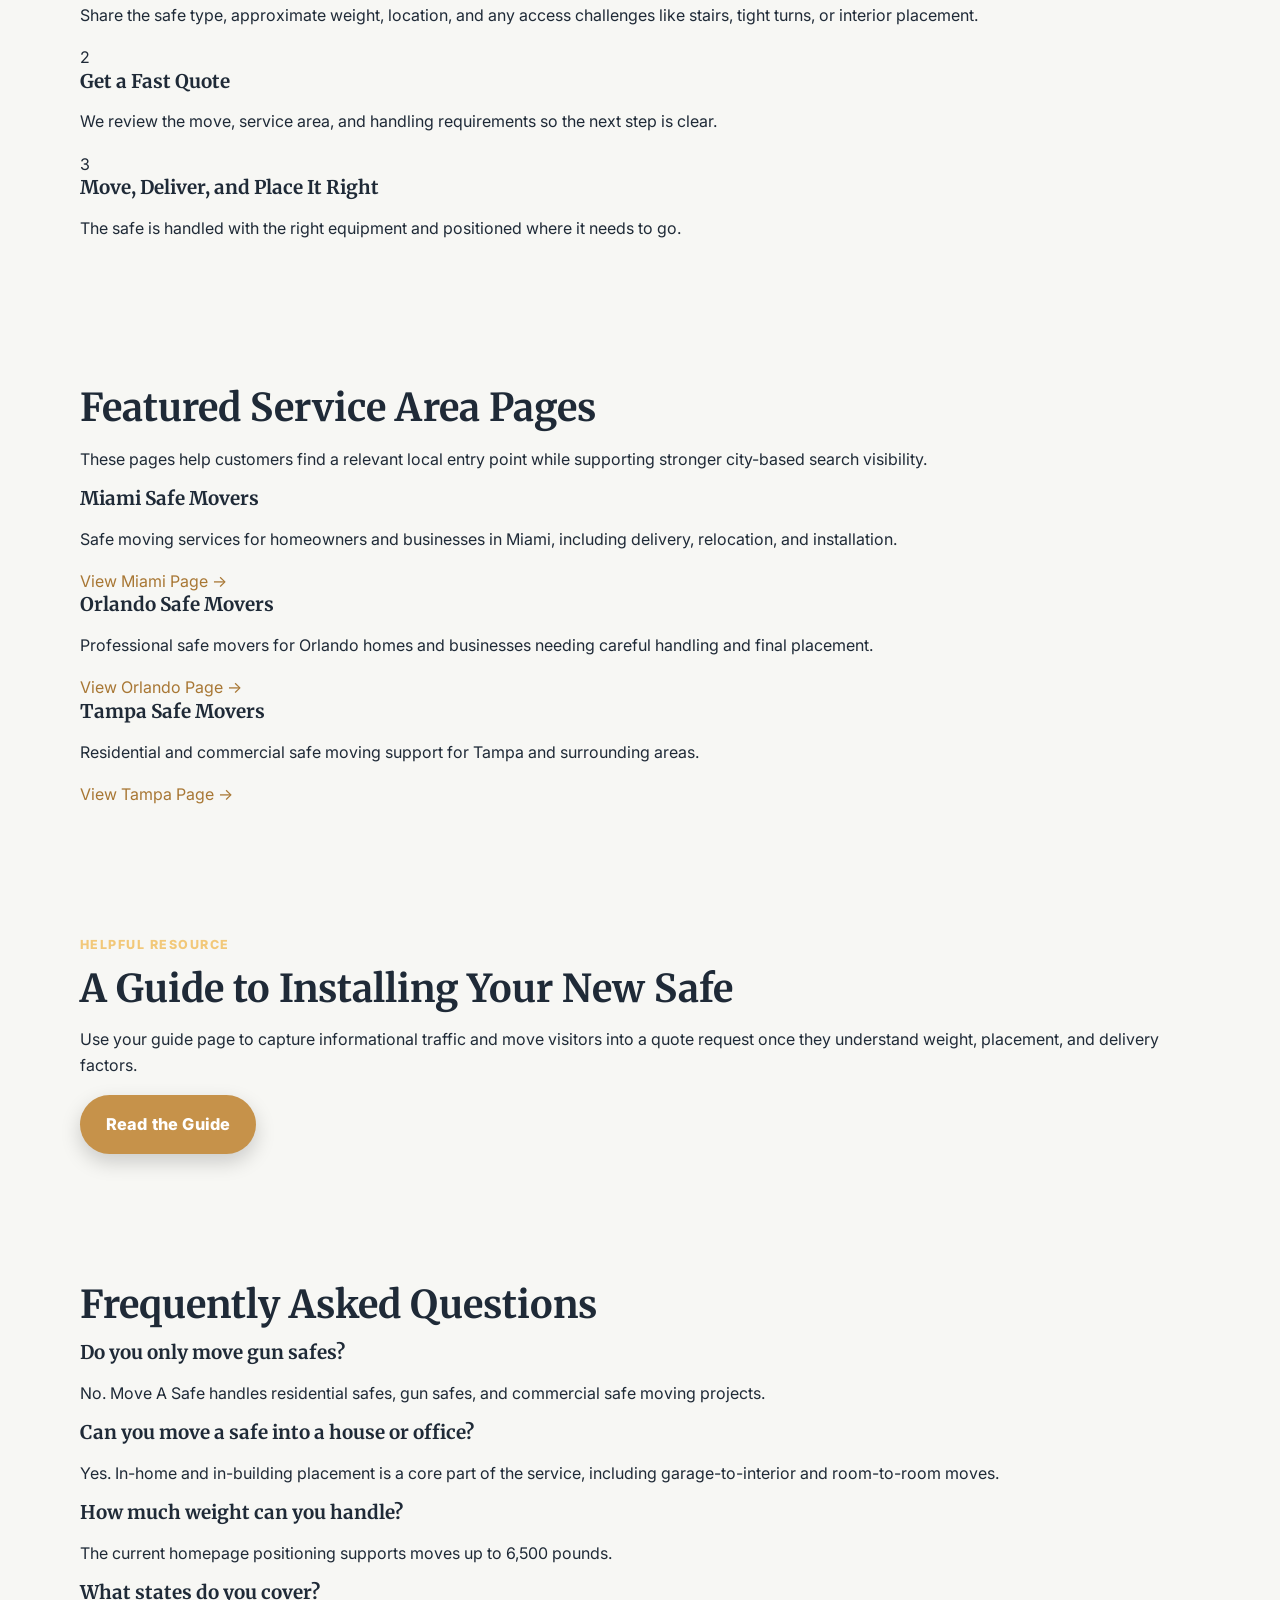
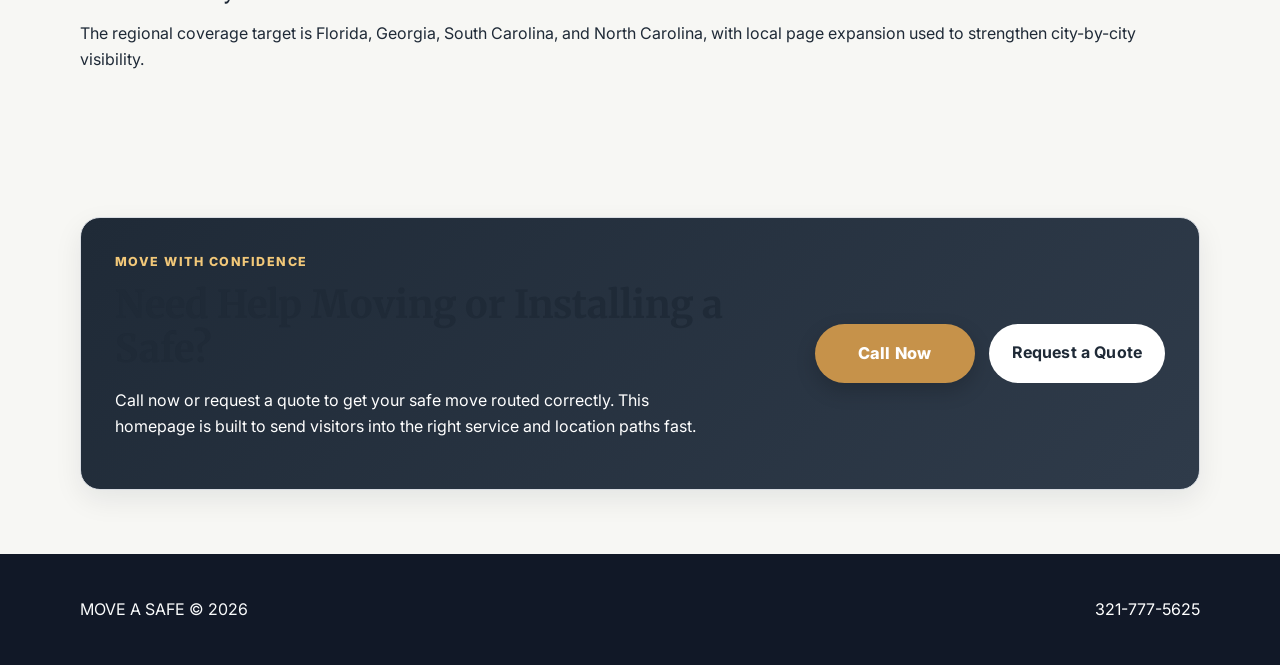
==== commit 935aaac3: "Update index.html" ====
--- a/index.html
+++ b/index.html
@@ -286,8 +286,6 @@
     </section>
   </main>
 
-   </main>
-
   <!-- ✅ UNIVERSAL FOOTER -->
   <div id="site-footer"></div>
 
--- a/css/style.css
+++ b/css/style.css
@@ -68,46 +68,81 @@
 }
 
 .topbar{
-  min-height:76px;
+  min-height:78px;
   display:grid;
   grid-template-columns:auto 1fr auto;
-  gap:24px;
+  gap:28px;
   align-items:center;
 }
 
+.brand{
+  display:flex;
+  flex-direction:column;
+  gap:3px;
+}
+
+.brand-tag{
+  font-size:.72rem;
+  font-weight:800;
+  text-transform:uppercase;
+  letter-spacing:.13em;
+  color:var(--muted);
+  line-height:1.2;
+}
+
 .logo{
-  font-size:1.55rem;
-  font-weight:800;
-  letter-spacing:-.02em;
+  font-family:Inter, Arial, sans-serif;
+  font-size:1.45rem;
+  font-weight:900;
+  letter-spacing:.02em;
   color:var(--navy);
+  line-height:1;
+}
+
+.logo:hover{
+  text-decoration:none;
+  color:var(--navy);
+}
+
+.brand-tag{
+  font-size:.72rem;
+  font-weight:800;
+  text-transform:uppercase;
+  letter-spacing:.13em;
+  color:var(--muted);
+  line-height:1.2;
 }
 
 .main-nav{
   display:flex;
   justify-content:center;
-  gap:22px;
+  align-items:center;
+  gap:24px;
   flex-wrap:wrap;
 }
 
 .main-nav a{
-  font-size:.9rem;
-  font-weight:700;
+  font-size:.86rem;
+  font-weight:800;
   text-transform:uppercase;
-  letter-spacing:.06em;
+  letter-spacing:.07em;
   color:var(--text);
 }
 
-.main-nav a.active{
+.main-nav a:hover{
   color:var(--accent-dark);
+  text-decoration:none;
 }
 
 .header-phone{
   display:inline-block;
-  padding:10px 17px;
+  padding:11px 18px;
   border:1px solid var(--accent);
   border-radius:999px;
-  font-weight:800;
+  font-weight:900;
+  font-size:.92rem;
   color:var(--navy);
+  white-space:nowrap;
   transition:all .2s ease;
 }
 
@@ -513,13 +548,15 @@
     grid-template-columns:1fr;
   }
 
-  .topbar{
-    padding:14px 0;
-  }
-
-  .main-nav{
-    justify-content:flex-start;
-  }
+.topbar{
+  padding:16px 0;
+  gap:14px;
+}
+
+.main-nav{
+  justify-content:flex-start;
+  gap:14px;
+}
 
   .header-phone{
     width:max-content;
@@ -606,9 +643,13 @@
     gap:14px;
   }
 
-  .logo{
-    font-size:1.35rem;
-  }
+.logo{
+  font-size:1.3rem;
+}
+
+.brand-tag{
+  font-size:.68rem;
+}
 
   .main-nav{
     gap:12px;
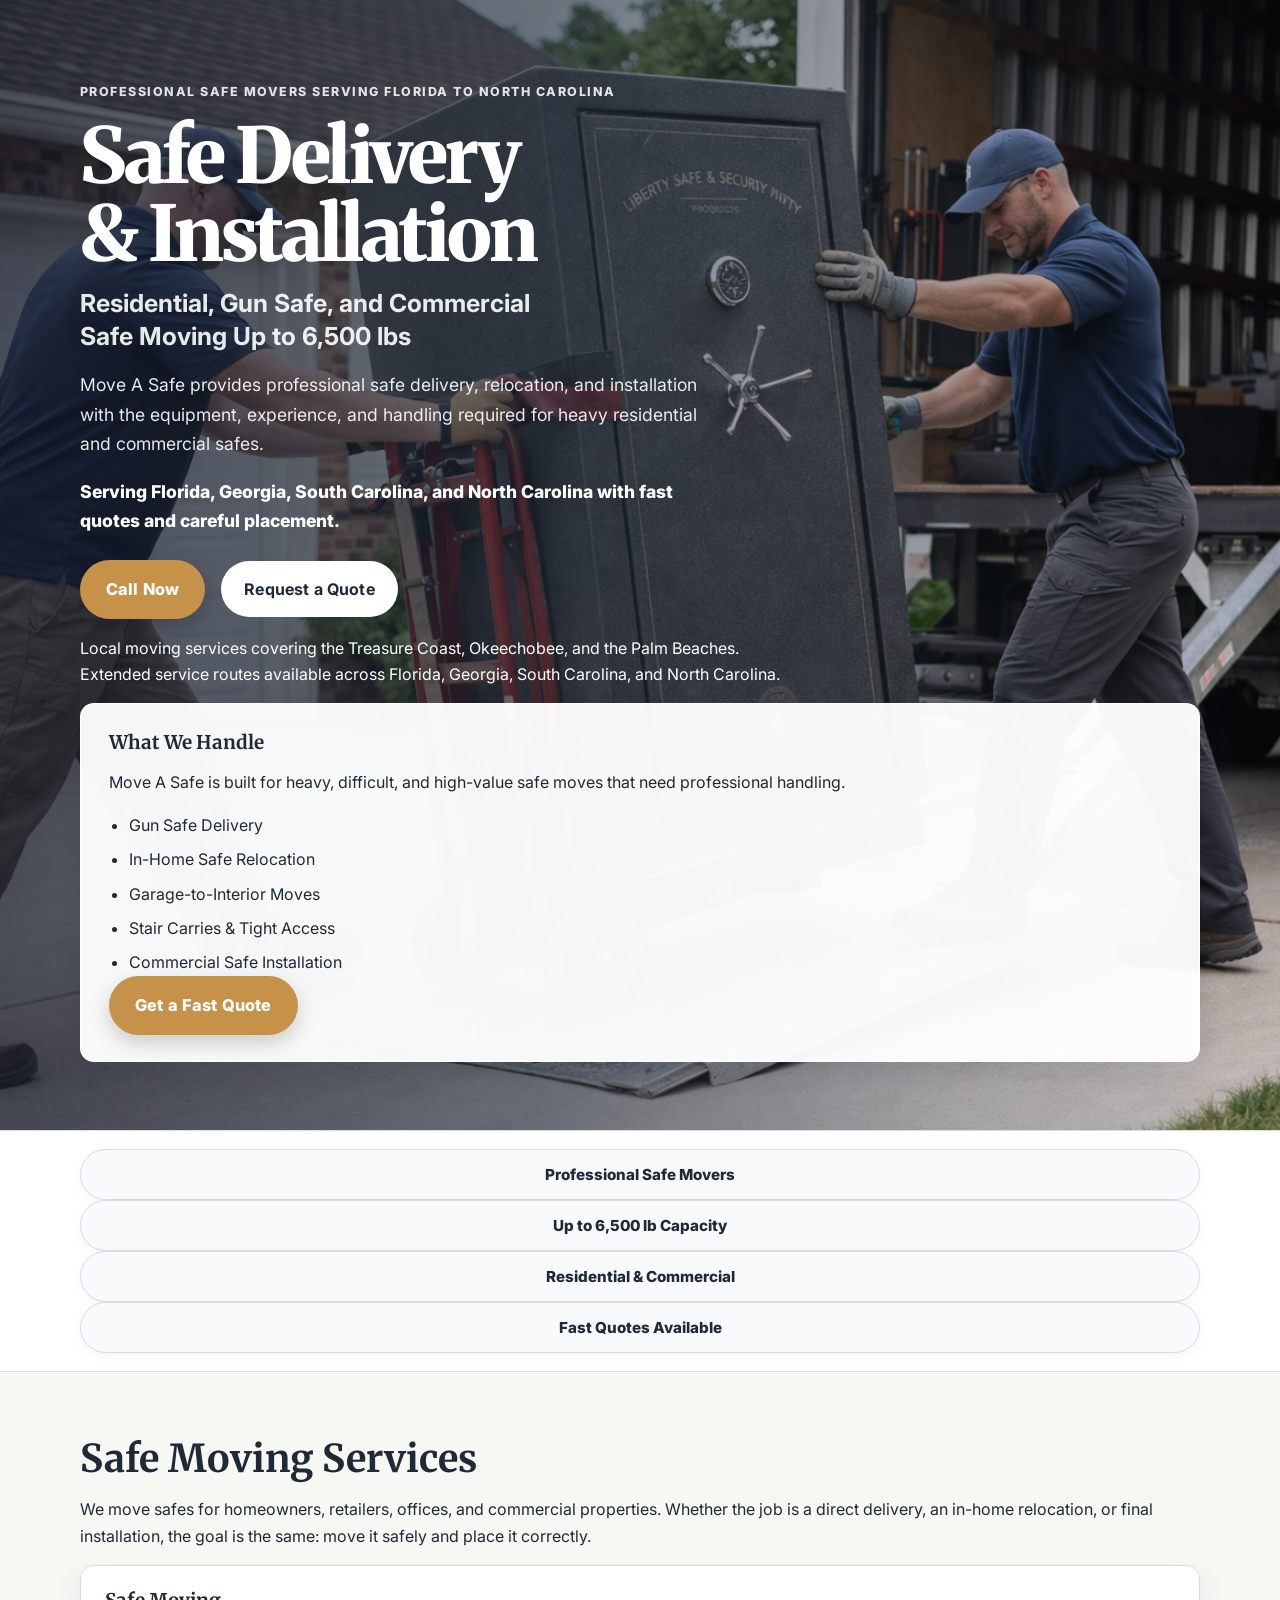
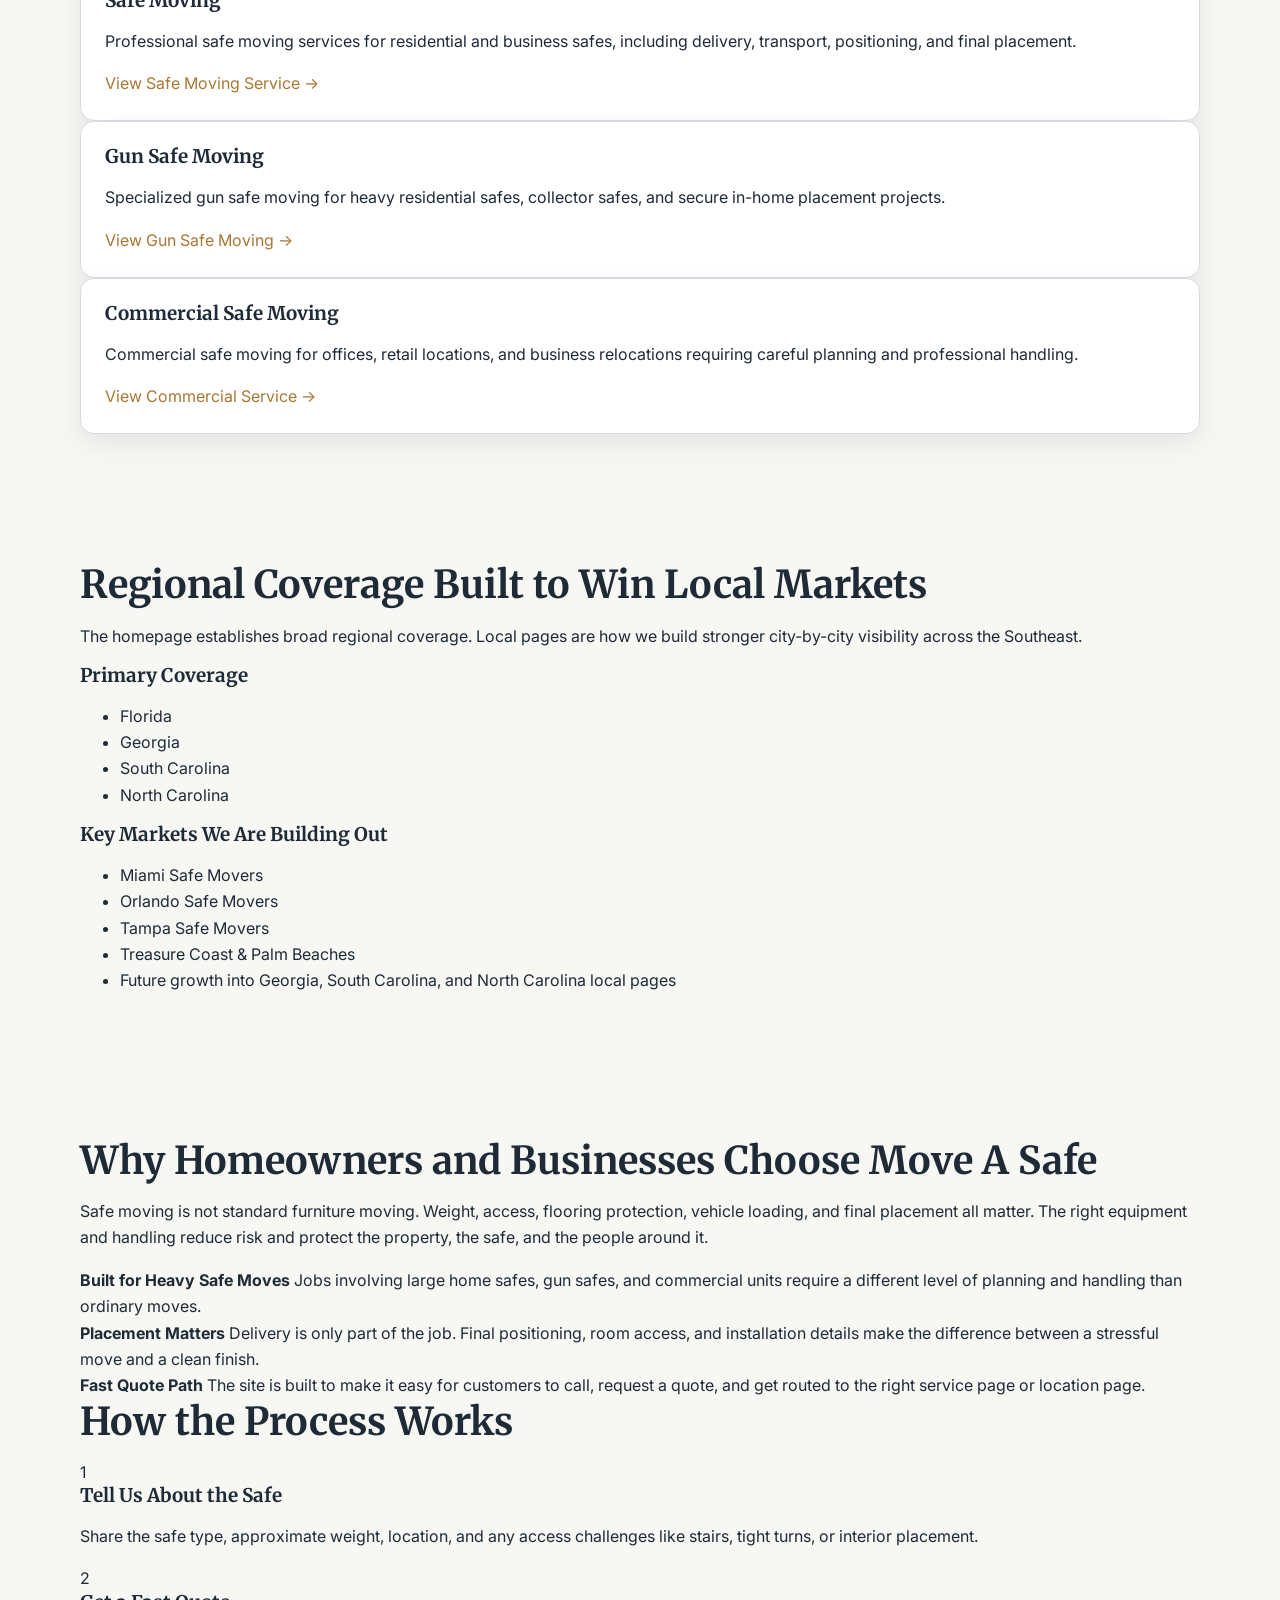
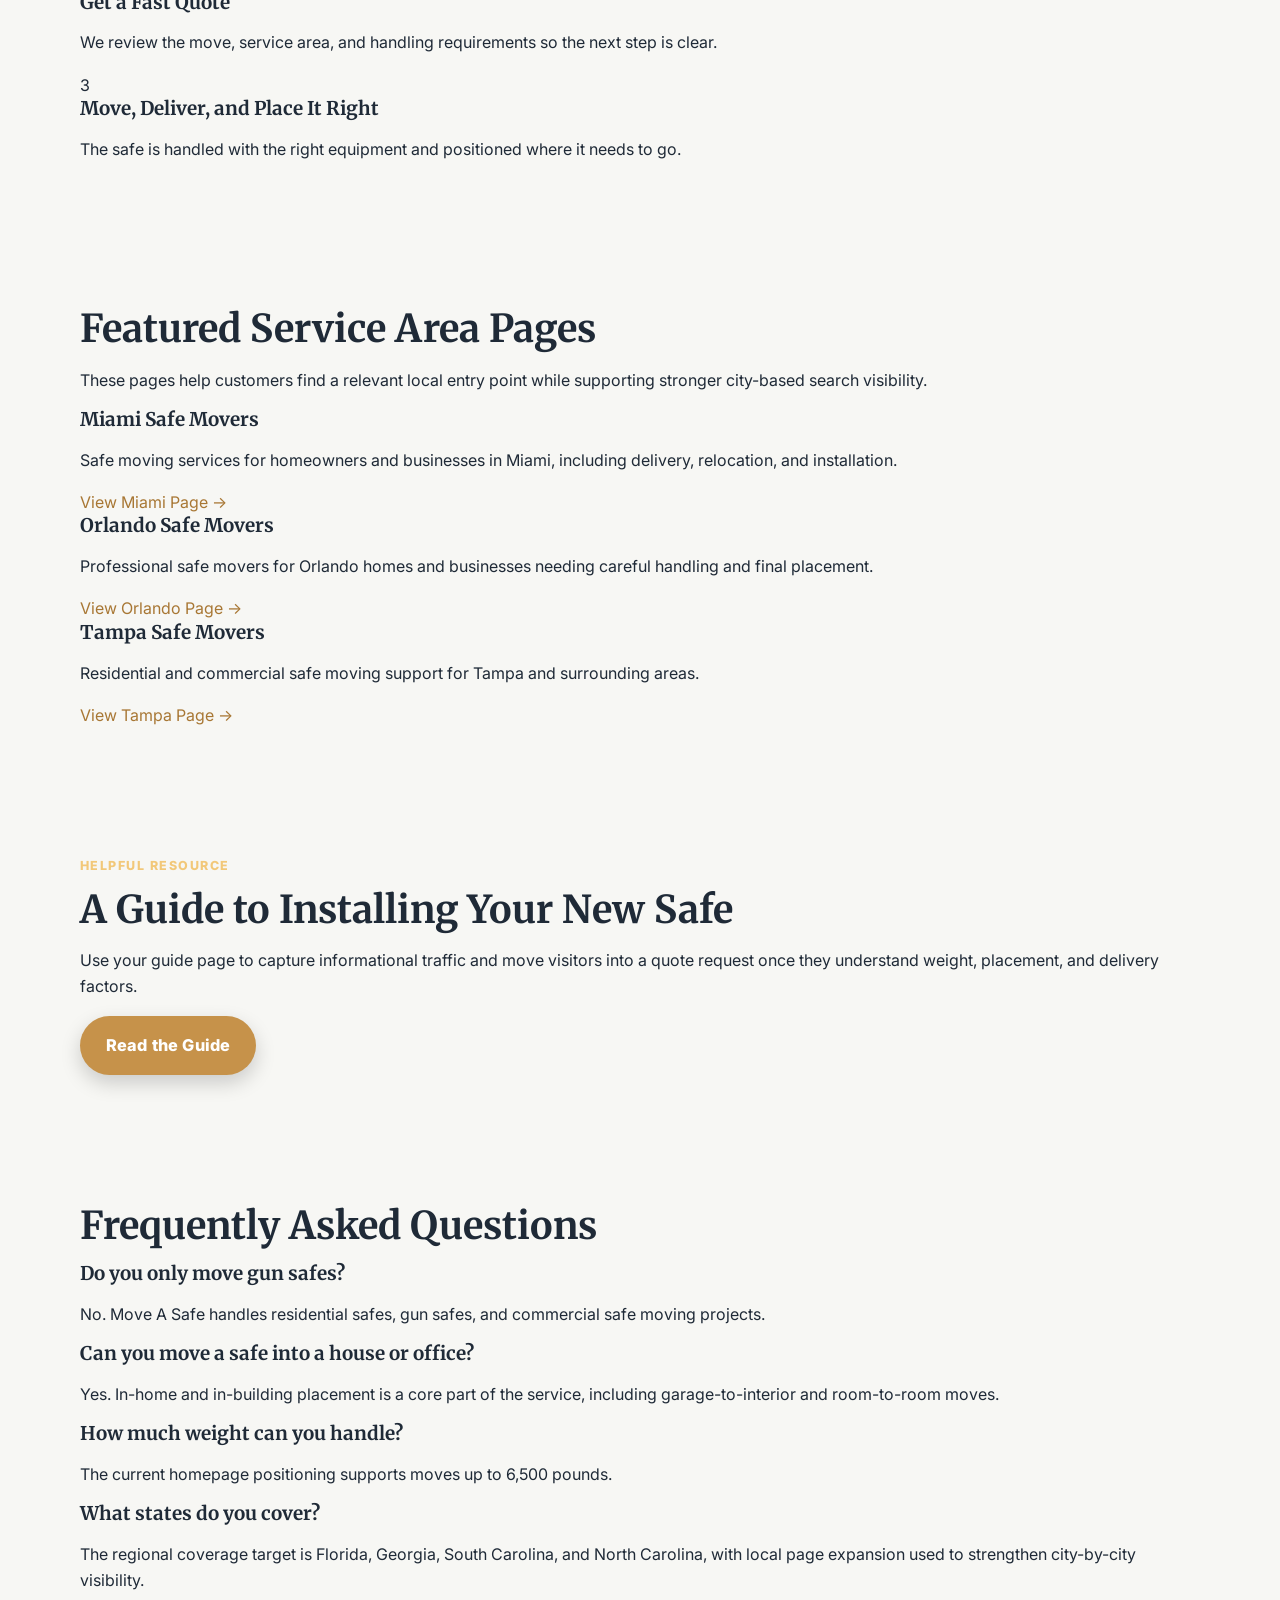
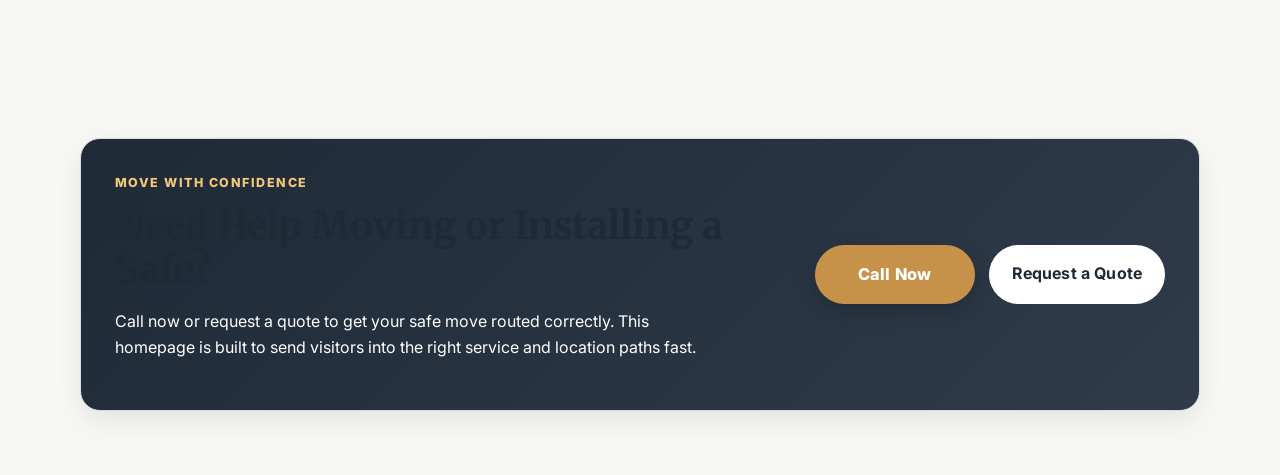
==== commit 3d487a81: "Update index.html" ====
--- a/index.html
+++ b/index.html
@@ -289,7 +289,7 @@
   <!-- ✅ UNIVERSAL FOOTER -->
   <div id="site-footer"></div>
 
-  <script src="js/includes.js"></script>
+  <script src="../js/seo-canonical.js"></script>
 
 </body>
 </html>
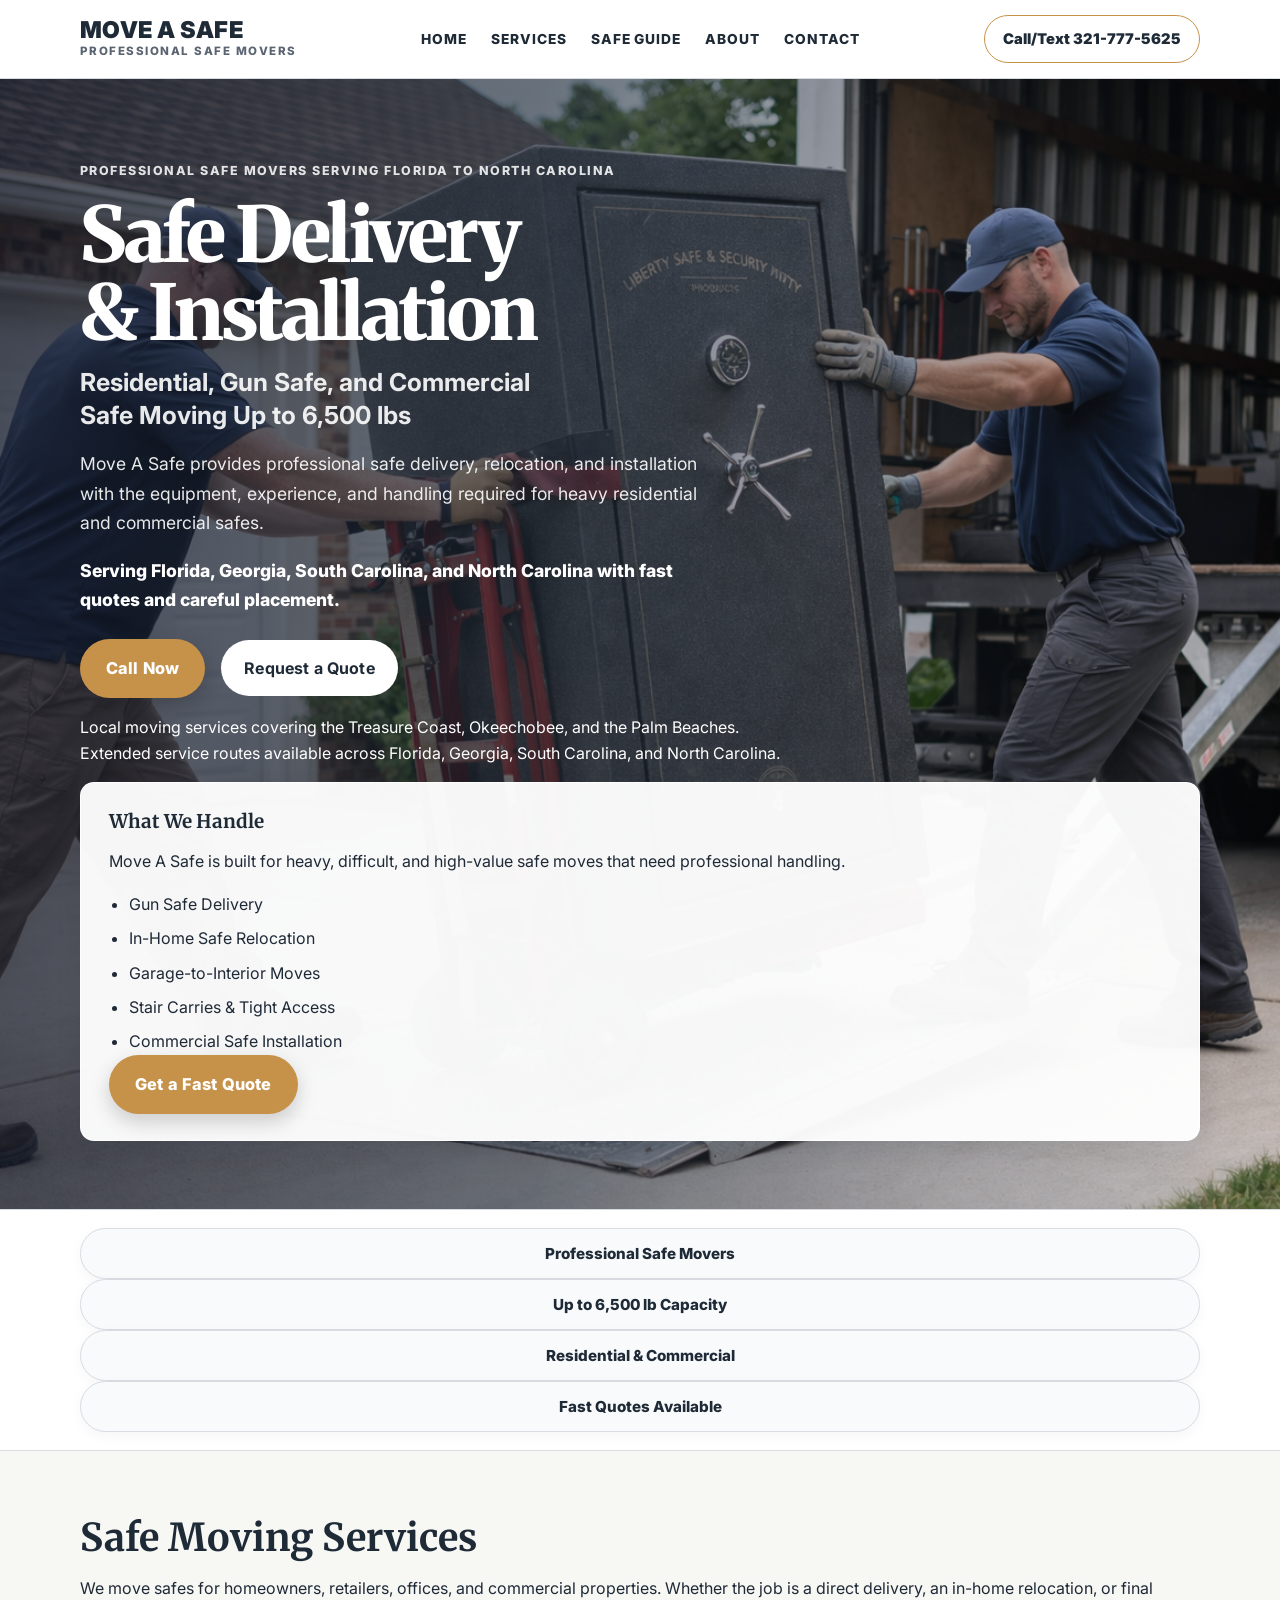
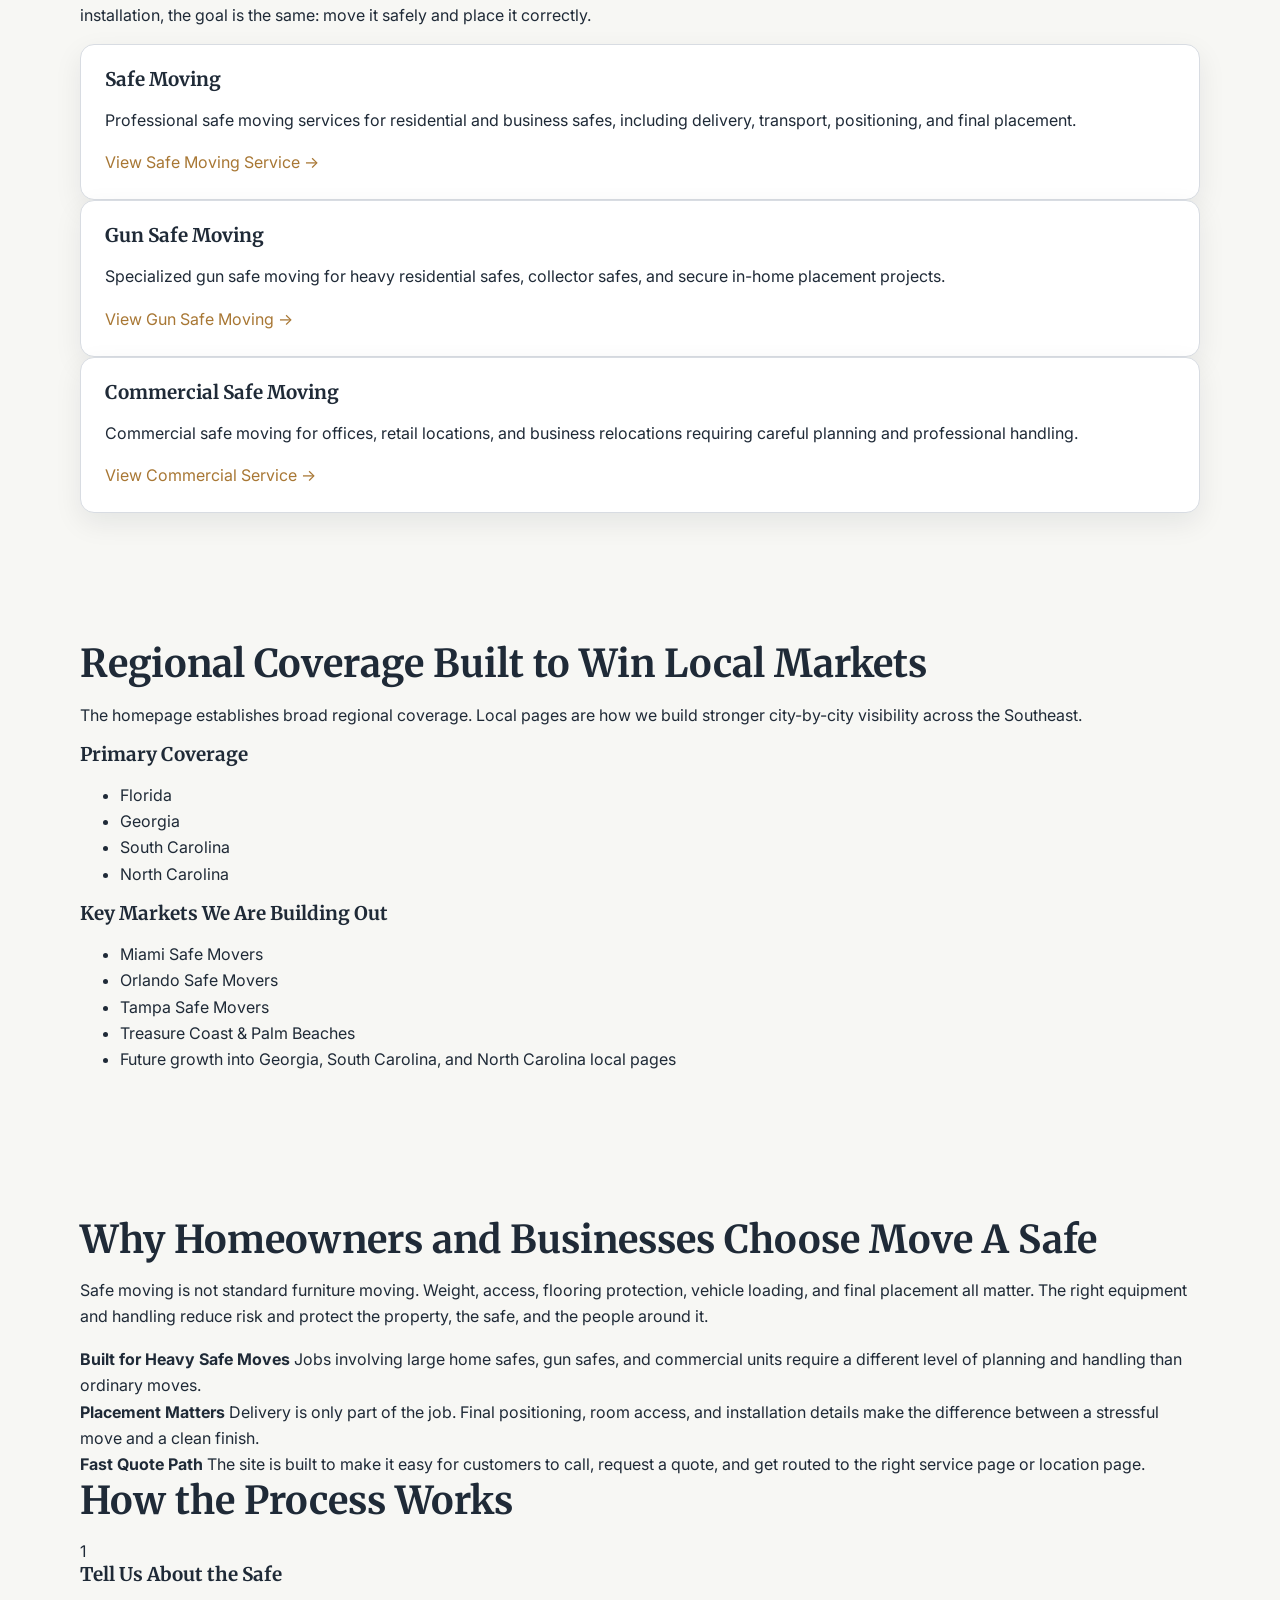
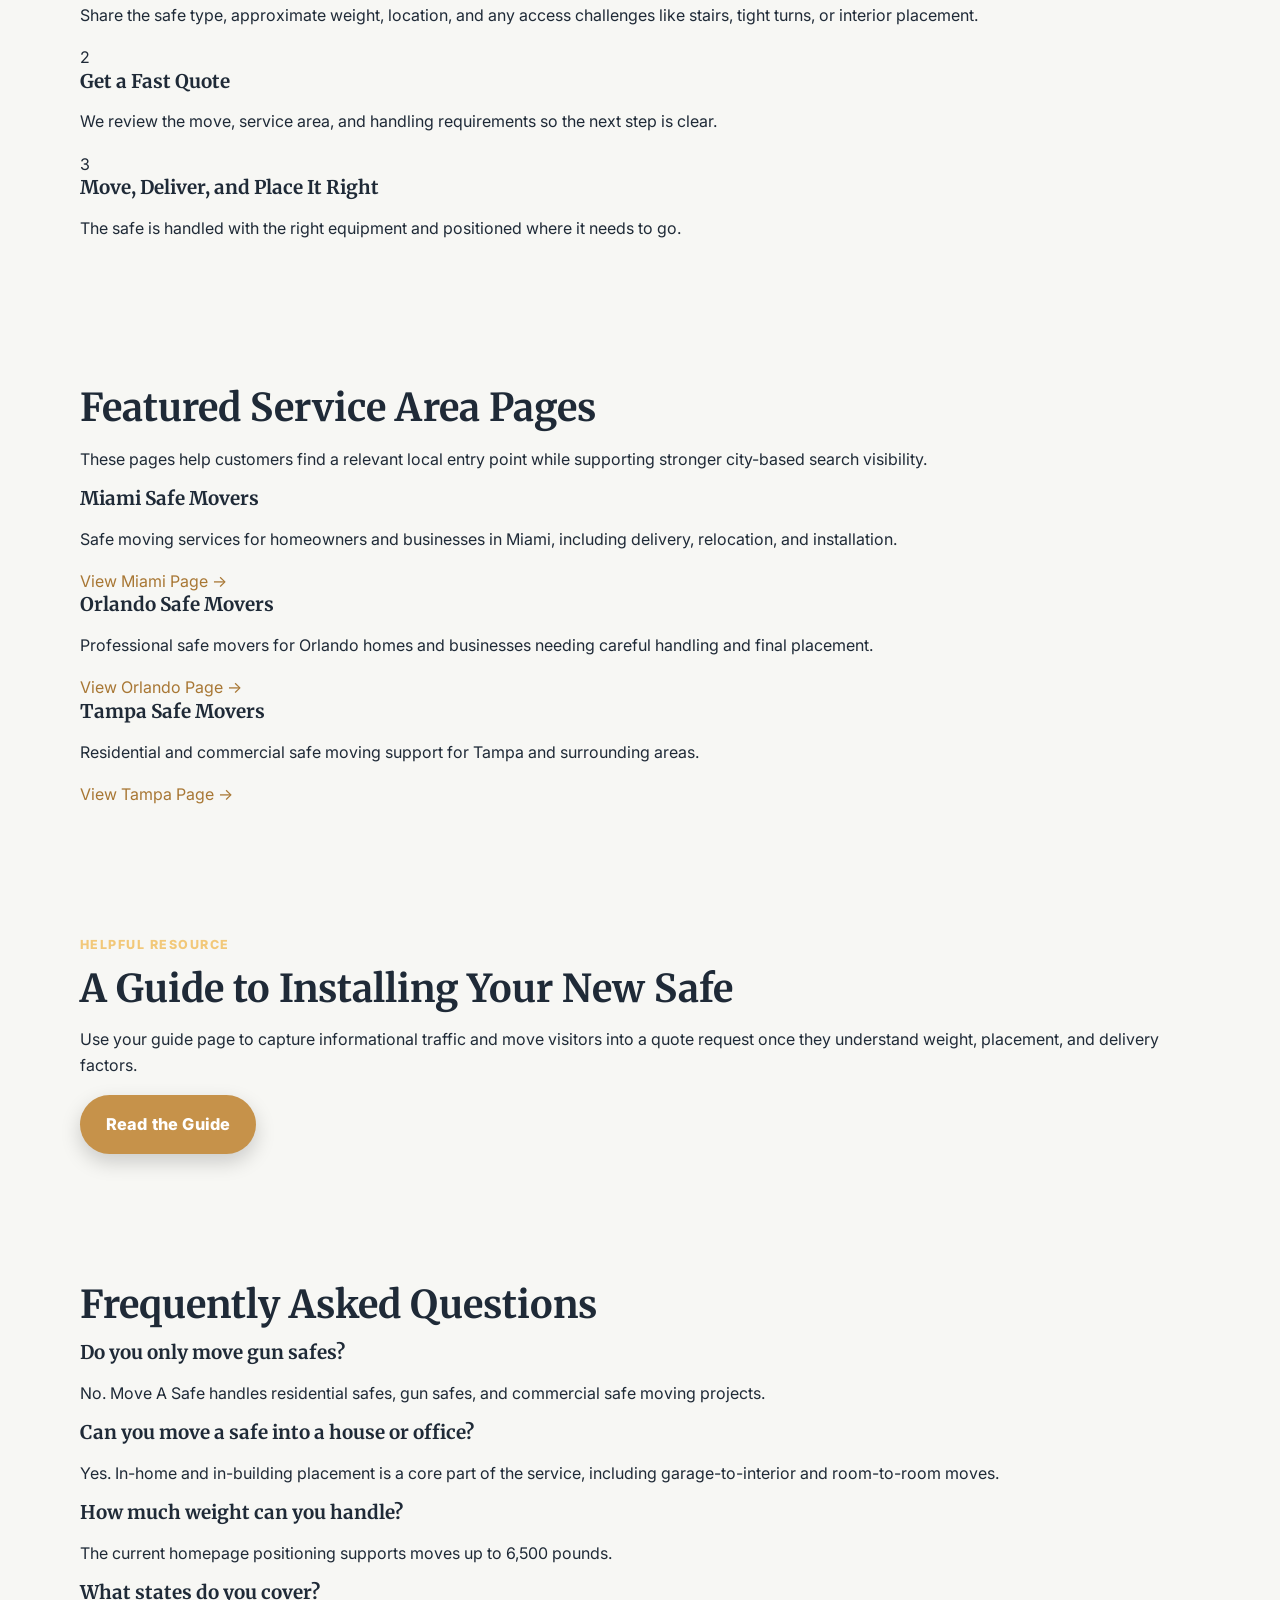
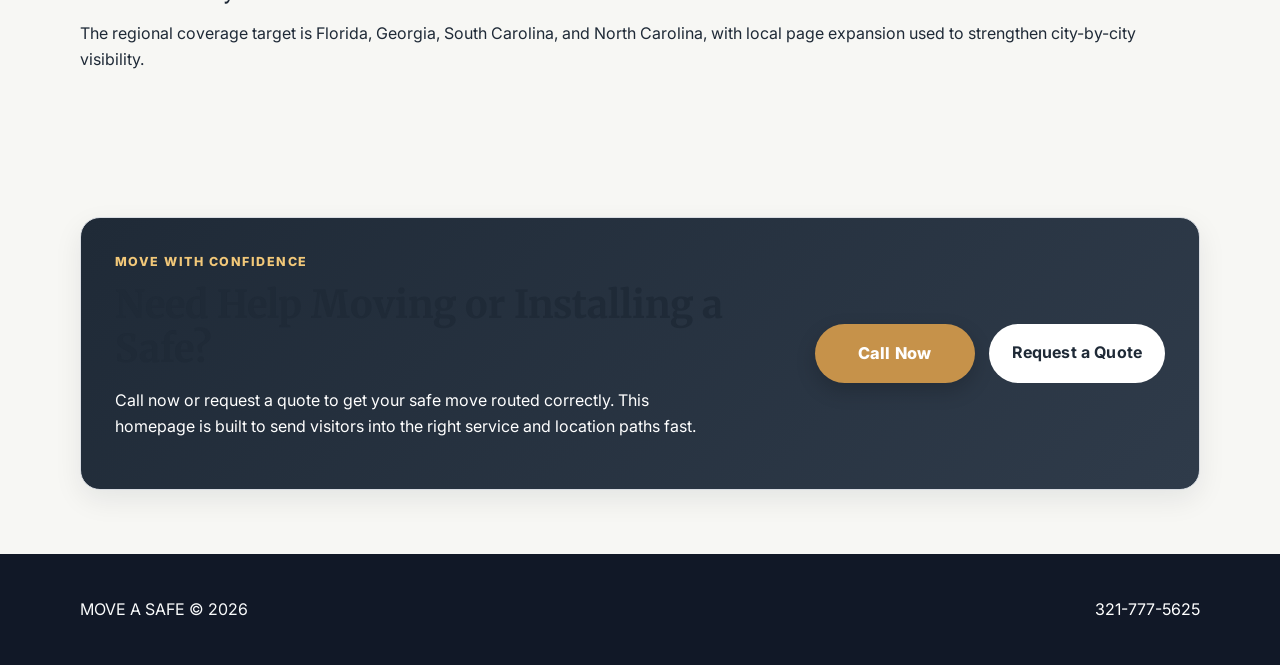
==== commit 9e7af03a: "Update index.html" ====
--- a/index.html
+++ b/index.html
@@ -16,9 +16,6 @@
     gtag('config', 'G-68W2QB0THF');
   </script>
 
-  <!-- SEO Canonical Control -->
-  <script src="js/seo-canonical.js"></script>
-
   <!-- Fonts -->
   <link rel="preconnect" href="https://fonts.googleapis.com">
   <link rel="preconnect" href="https://fonts.gstatic.com" crossorigin>
@@ -30,7 +27,6 @@
 
 <body>
 
-  <!-- ✅ UNIVERSAL HEADER -->
   <div id="site-header"></div>
 
   <main>
@@ -69,7 +65,7 @@
             <li>Gun Safe Delivery</li>
             <li>In-Home Safe Relocation</li>
             <li>Garage-to-Interior Moves</li>
-            <li>Stair Carries & Tight Access</li>
+            <li>Stair Carries &amp; Tight Access</li>
             <li>Commercial Safe Installation</li>
           </ul>
           <a class="btn btn-primary hero-mini-cta" href="contact.html">Get a Fast Quote</a>
@@ -139,7 +135,7 @@
               <li>Miami Safe Movers</li>
               <li>Orlando Safe Movers</li>
               <li>Tampa Safe Movers</li>
-              <li>Treasure Coast & Palm Beaches</li>
+              <li>Treasure Coast &amp; Palm Beaches</li>
               <li>Future growth into Georgia, South Carolina, and North Carolina local pages</li>
             </ul>
           </div>
@@ -286,11 +282,9 @@
     </section>
   </main>
 
-  <!-- ✅ UNIVERSAL FOOTER -->
   <div id="site-footer"></div>
 
-  <script src="../js/seo-canonical.js"></script>
-
+  <script src="js/includes.js"></script>
+  <script src="js/seo-canonical.js"></script>
 </body>
 </html>
-
